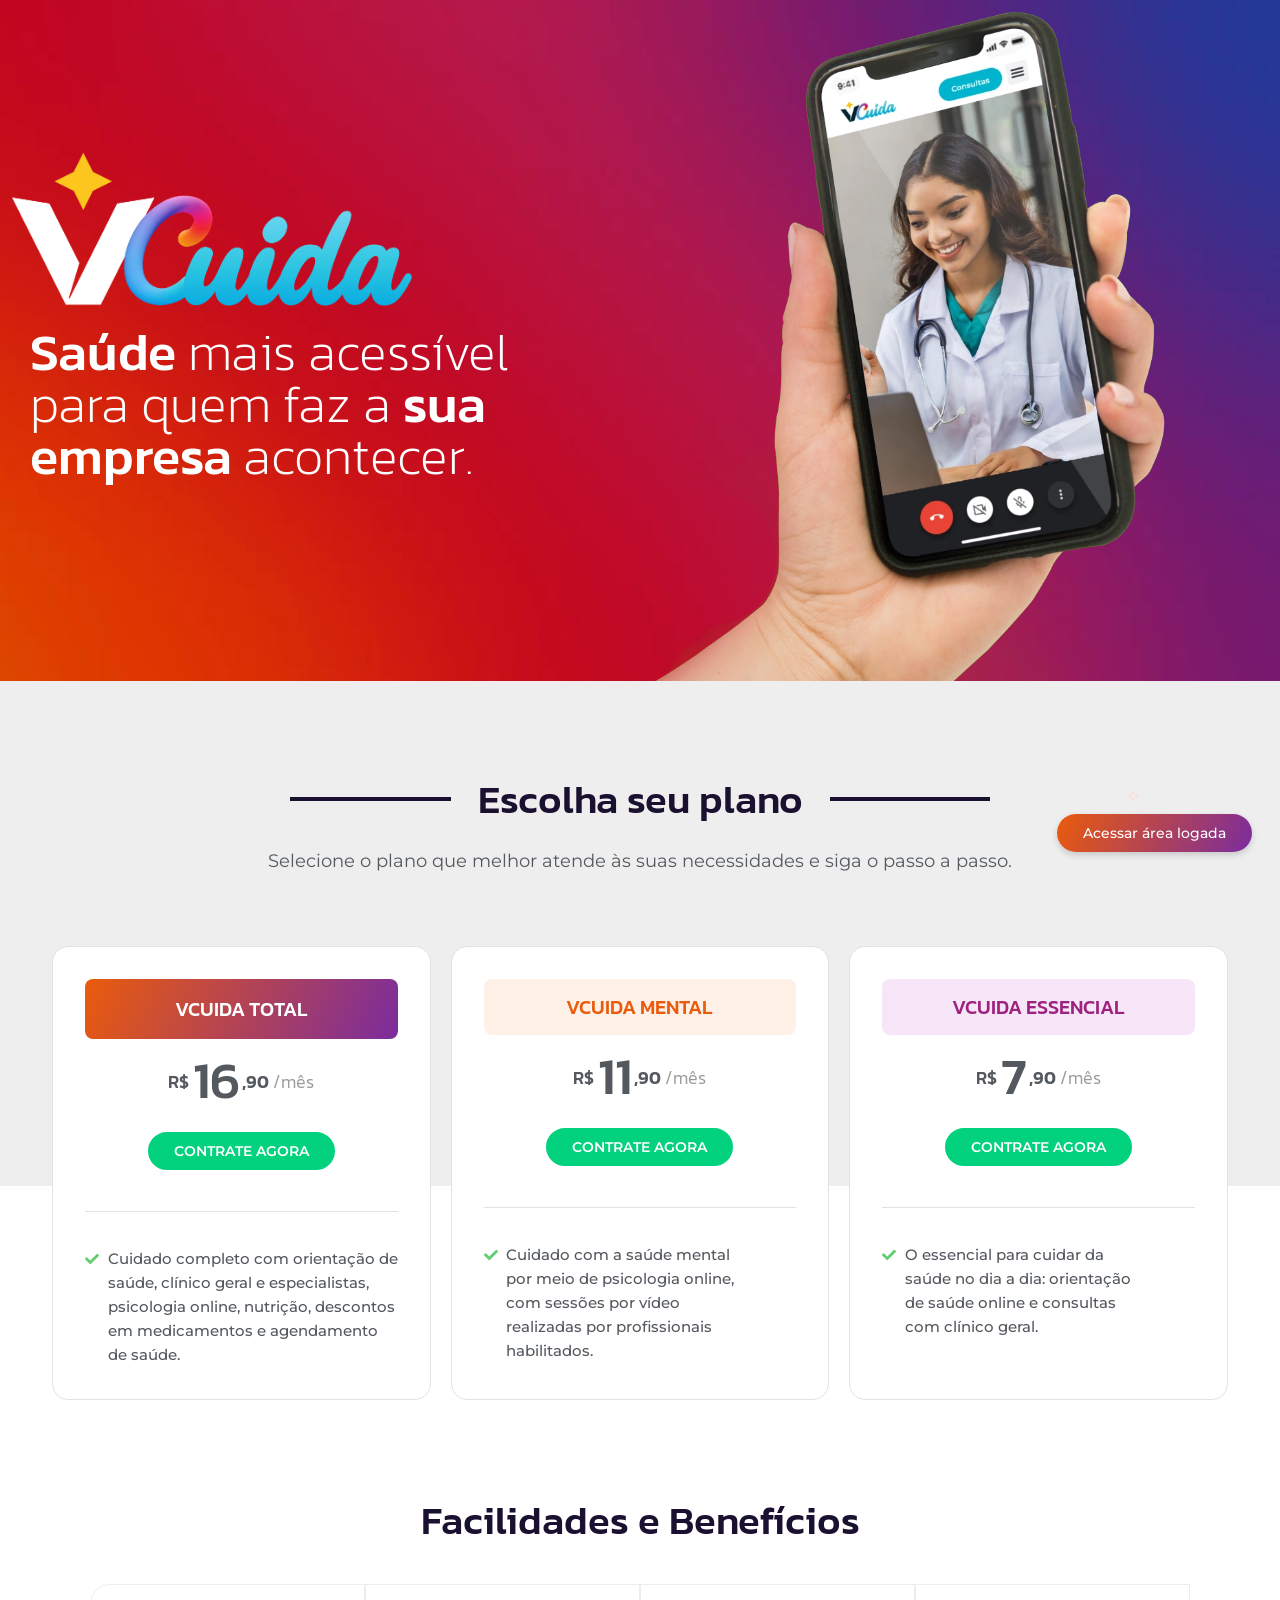
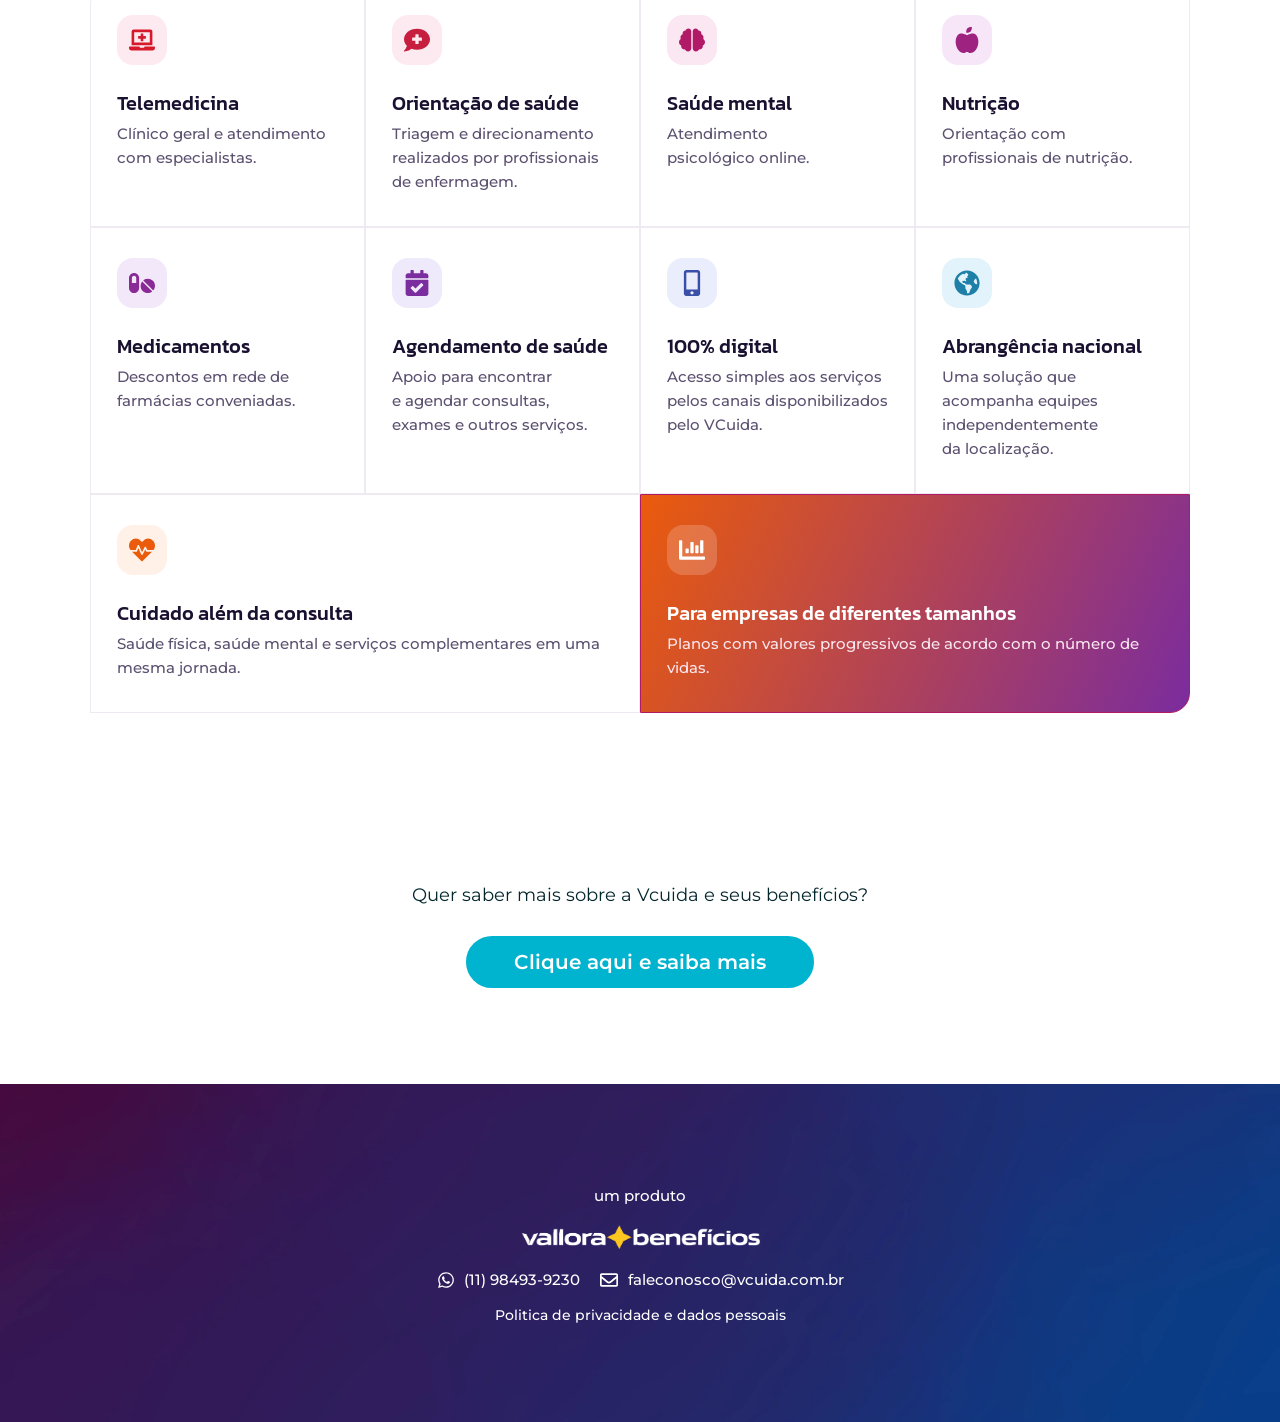
==== index.html @ 0a6003fb "VCuida: recriação pixel-perfect da home e versão com os ajustes do cliente - index.html: cópia fiel " ====
<!DOCTYPE html>
<html lang="pt-BR">
<head>
<meta charset="UTF-8">
<meta name="viewport" content="width=device-width, initial-scale=1">
<title>VCuida - O cuidado que você e a sua família merecem</title>
<meta name="description" content="Saúde mais acessível para quem faz a sua empresa acontecer. Telemedicina, saúde mental, nutrição e descontos em medicamentos a partir de R$ 7,90/mês.">
<link rel="canonical" href="https://vcuida.com.br/">

<meta property="og:locale" content="pt_BR">
<meta property="og:type" content="website">
<meta property="og:title" content="VCuida - O cuidado que você e a sua família merecem">
<meta property="og:description" content="Saúde mais acessível para quem faz a sua empresa acontecer.">
<meta property="og:url" content="https://vcuida.com.br/">
<meta property="og:site_name" content="VCuida">

<link rel="icon" href="assets/img/cropped-v-1-1-1-32x32.webp" sizes="32x32">
<link rel="apple-touch-icon" href="assets/img/cropped-v-1-1-1-180x180.webp">

<link rel="preload" as="image" href="assets/img/iPhone-Vcuida.webp" fetchpriority="high">
<link rel="stylesheet" href="assets/css/fonts.css">
<link rel="stylesheet" href="assets/css/base.css">
<link rel="stylesheet" href="assets/css/sections.css">
</head>
<body>

  <!-- 01 — Hero: logo, título e mockup do app sobre o fundo laranja -->
  <section class="hero" id="inicio">
    <div class="container hero__inner">
      <div class="hero__copy">
        <img class="hero__logo" src="assets/img/VCuida.webp" width="923" height="357" fetchpriority="high" decoding="async" alt="VCuida">
  
        <h1 class="hero__title"><span class="hero__title-em">Saúde</span> mais acessível para quem faz a <span class="hero__title-em"> sua empresa  </span> acontecer.</h1>
      </div>
  
      <!-- o <figure> existe porque o iPhone é mais largo que a coluna (margem
           negativa) e a imagem mede 80% dessa largura maior, não da coluna -->
      <div class="hero__media">
        <figure class="hero__mockup">
          <img src="assets/img/iPhone-Vcuida.webp" width="800" height="990" fetchpriority="high" decoding="async" alt="Aplicativo VCuida aberto na tela de um iPhone">
        </figure>
      </div>
    </div>
  </section>
  
  <!-- Botão flutuante: no Elementor ele mora dentro do hero, mas é position:fixed
       no canto inferior direito e acompanha o scroll da página inteira — ou seja,
       não pertence ao hero. Fica de propósito FORA da <section>. -->
  <a class="floating-cta" href="https://webapp.vcuida.com.br/" target="_blank">Acessar área logada</a>

  <!-- ============================================================
       02 · Planos — cabeçalho
       O padding-bottom de 240px é proposital: a seção dos cards
       sobe por cima dela com margin-top:-240px.
       ============================================================ -->
  <section class="plans-head" id="planos">
    <div class="container plans-head__inner">
  
      <!-- Divisor: as linhas à esquerda e à direita são os ::before/::after -->
      <div class="plans-head__divider">
        <h2 class="plans-head__title">Escolha seu plano</h2>
      </div>
  
      <p class="plans-head__subtitle">Selecione o plano que melhor atende às suas necessidades e siga o passo a passo.</p>
  
      <!-- Pontinhos decorativos (no original têm parallax por JS; aqui ficam fixos) -->
      <img class="plans-head__dot plans-head__dot--a" src="assets/img/Vector-32.png" width="19" height="19" alt="">
      <img class="plans-head__dot plans-head__dot--b" src="assets/img/Vector-32.png" width="19" height="19" alt="">
      <img class="plans-head__dot plans-head__dot--c" src="assets/img/Vector-32.png" width="19" height="19" alt="">
  
    </div>
  </section>

  <!-- Planos: os cards sobem sobre a faixa cinza da seção anterior (margin-top negativo) -->
  <section class="planos-cards" aria-label="Planos">
    <div class="planos-cards__grid">
  
      <article class="plano plano--total">
        <h3 class="plano__name">VCUIDA TOTAL</h3>
  
        <p class="plano__price">
          <span class="plano__currency">R$</span>
          <span class="plano__amount">16</span>
          <span class="plano__cents">,90</span>
          <span class="plano__period"> /mês</span>
        </p>
  
        <p class="plano__cta-wrap">
          <a class="plano__cta" href="https://wa.me/5548991364002?text=Oi.%20Gostaria%20de%20saber%20mais%20sobre%20o%20VCuida%20para%20empresa." target="_blank" rel="noopener">CONTRATE AGORA</a>
        </p>
  
        <hr class="plano__divider">
  
        <ul class="plano__features">
          <li class="plano__feature">
            <svg class="icon" viewBox="0 0 512 512" xmlns="http://www.w3.org/2000/svg" aria-hidden="true" focusable="false"><path d="M173.898 439.404l-166.4-166.4c-9.997-9.997-9.997-26.206 0-36.204l36.203-36.204c9.997-9.998 26.207-9.998 36.204 0L192 312.69 432.095 72.596c9.997-9.997 26.207-9.997 36.204 0l36.203 36.204c9.997 9.997 9.997 26.206 0 36.204l-294.4 294.401c-9.998 9.997-26.207 9.997-36.204-.001z"></path></svg>
            <span class="plano__feature-text">Cuidado completo com orientação de saúde, clínico geral e especialistas, psicologia online, nutrição, descontos em medicamentos e agendamento de saúde.</span>
          </li>
        </ul>
      </article>
  
      <article class="plano plano--mental">
        <h3 class="plano__name">VCUIDA MENTAL</h3>
  
        <p class="plano__price">
          <span class="plano__currency">R$</span>
          <span class="plano__amount">11</span>
          <span class="plano__cents">,90</span>
          <span class="plano__period"> /mês</span>
        </p>
  
        <p class="plano__cta-wrap">
          <a class="plano__cta" href="https://wa.me/5548991364002?text=Oi.%20Gostaria%20de%20saber%20mais%20sobre%20o%20VCuida%20para%20empresa." target="_blank" rel="noopener">CONTRATE AGORA</a>
        </p>
  
        <hr class="plano__divider">
  
        <ul class="plano__features">
          <li class="plano__feature">
            <svg class="icon" viewBox="0 0 512 512" xmlns="http://www.w3.org/2000/svg" aria-hidden="true" focusable="false"><path d="M173.898 439.404l-166.4-166.4c-9.997-9.997-9.997-26.206 0-36.204l36.203-36.204c9.997-9.998 26.207-9.998 36.204 0L192 312.69 432.095 72.596c9.997-9.997 26.207-9.997 36.204 0l36.203 36.204c9.997 9.997 9.997 26.206 0 36.204l-294.4 294.401c-9.998 9.997-26.207 9.997-36.204-.001z"></path></svg>
            <span class="plano__feature-text">Cuidado com a saúde mental por meio de psicologia online, com sessões por vídeo realizadas por profissionais habilitados.</span>
          </li>
        </ul>
      </article>
  
      <article class="plano plano--essencial">
        <h3 class="plano__name">VCUIDA ESSENCIAL</h3>
  
        <p class="plano__price">
          <span class="plano__currency">R$</span>
          <span class="plano__amount">7</span>
          <span class="plano__cents">,90</span>
          <span class="plano__period"> /mês</span>
        </p>
  
        <p class="plano__cta-wrap">
          <a class="plano__cta" href="https://wa.me/5548991364002?text=Oi.%20Gostaria%20de%20saber%20mais%20sobre%20o%20VCuida%20para%20empresa." target="_blank" rel="noopener">CONTRATE AGORA</a>
        </p>
  
        <hr class="plano__divider">
  
        <ul class="plano__features">
          <li class="plano__feature">
            <svg class="icon" viewBox="0 0 512 512" xmlns="http://www.w3.org/2000/svg" aria-hidden="true" focusable="false"><path d="M173.898 439.404l-166.4-166.4c-9.997-9.997-9.997-26.206 0-36.204l36.203-36.204c9.997-9.998 26.207-9.998 36.204 0L192 312.69 432.095 72.596c9.997-9.997 26.207-9.997 36.204 0l36.203 36.204c9.997 9.997 9.997 26.206 0 36.204l-294.4 294.401c-9.998 9.997-26.207 9.997-36.204-.001z"></path></svg>
            <span class="plano__feature-text">O essencial para cuidar da saúde no dia a dia: orientação de saúde online e consultas com clínico geral.</span>
          </li>
        </ul>
      </article>
  
    </div>
  </section>

  <!-- 04 — cabeçalho da seção "Facilidades e Benefícios" -->
  <section class="benefits-head">
    <div class="container benefits-head__inner">
      <h2 class="benefits-head__title">Facilidades e Benefícios</h2>
    </div>
  </section>

  <!-- 05 — grade de benefícios: 10 cards com borda fina formando uma tabela -->
  <section class="benefits-grid">
    <div class="container benefits-grid__inner">
      <ul class="benefits-grid__list">
        <li class="benefits-grid__item">
          <span class="benefits-grid__icon benefits-grid__icon--telemedicina">
            <svg class="icon" viewBox="0 0 640 512" xmlns="http://www.w3.org/2000/svg" aria-hidden="true" focusable="false"><path d="M232 224h56v56a8 8 0 0 0 8 8h48a8 8 0 0 0 8-8v-56h56a8 8 0 0 0 8-8v-48a8 8 0 0 0-8-8h-56v-56a8 8 0 0 0-8-8h-48a8 8 0 0 0-8 8v56h-56a8 8 0 0 0-8 8v48a8 8 0 0 0 8 8zM576 48a48.14 48.14 0 0 0-48-48H112a48.14 48.14 0 0 0-48 48v336h512zm-64 272H128V64h384zm112 96H381.54c-.74 19.81-14.71 32-32.74 32H288c-18.69 0-33-17.47-32.77-32H16a16 16 0 0 0-16 16v16a64.19 64.19 0 0 0 64 64h512a64.19 64.19 0 0 0 64-64v-16a16 16 0 0 0-16-16z"/></svg>
          </span>
          <div class="benefits-grid__text">
            <h3 class="benefits-grid__title">Telemedicina</h3>
            <p class="benefits-grid__desc">Clínico geral e atendimento com especialistas.</p>
          </div>
        </li>
        <li class="benefits-grid__item">
          <span class="benefits-grid__icon benefits-grid__icon--orientacao">
            <svg class="icon" viewBox="0 0 512 512" xmlns="http://www.w3.org/2000/svg" aria-hidden="true" focusable="false"><path d="M256 32C114.62 32 0 125.12 0 240c0 49.56 21.41 95 57 130.74C44.46 421.05 2.7 466 2.2 466.5A8 8 0 0 0 8 480c66.26 0 116-31.75 140.6-51.38A304.66 304.66 0 0 0 256 448c141.39 0 256-93.12 256-208S397.39 32 256 32zm96 232a8 8 0 0 1-8 8h-56v56a8 8 0 0 1-8 8h-48a8 8 0 0 1-8-8v-56h-56a8 8 0 0 1-8-8v-48a8 8 0 0 1 8-8h56v-56a8 8 0 0 1 8-8h48a8 8 0 0 1 8 8v56h56a8 8 0 0 1 8 8z"/></svg>
          </span>
          <div class="benefits-grid__text">
            <h3 class="benefits-grid__title">Orientação de saúde</h3>
            <p class="benefits-grid__desc">Triagem e direcionamento realizados por profissionais de enfermagem.</p>
          </div>
        </li>
        <li class="benefits-grid__item">
          <span class="benefits-grid__icon benefits-grid__icon--mental">
            <svg class="icon" viewBox="0 0 576 512" xmlns="http://www.w3.org/2000/svg" aria-hidden="true" focusable="false"><path d="M208 0c-29.9 0-54.7 20.5-61.8 48.2-.8 0-1.4-.2-2.2-.2-35.3 0-64 28.7-64 64 0 4.8.6 9.5 1.7 14C52.5 138 32 166.6 32 200c0 12.6 3.2 24.3 8.3 34.9C16.3 248.7 0 274.3 0 304c0 33.3 20.4 61.9 49.4 73.9-.9 4.6-1.4 9.3-1.4 14.1 0 39.8 32.2 72 72 72 4.1 0 8.1-.5 12-1.2 9.6 28.5 36.2 49.2 68 49.2 39.8 0 72-32.2 72-72V64c0-35.3-28.7-64-64-64zm368 304c0-29.7-16.3-55.3-40.3-69.1 5.2-10.6 8.3-22.3 8.3-34.9 0-33.4-20.5-62-49.7-74 1-4.5 1.7-9.2 1.7-14 0-35.3-28.7-64-64-64-.8 0-1.5.2-2.2.2C422.7 20.5 397.9 0 368 0c-35.3 0-64 28.6-64 64v376c0 39.8 32.2 72 72 72 31.8 0 58.4-20.7 68-49.2 3.9.7 7.9 1.2 12 1.2 39.8 0 72-32.2 72-72 0-4.8-.5-9.5-1.4-14.1 29-12 49.4-40.6 49.4-73.9z"/></svg>
          </span>
          <div class="benefits-grid__text">
            <h3 class="benefits-grid__title">Saúde mental</h3>
            <p class="benefits-grid__desc">Atendimento psicológico online.</p>
          </div>
        </li>
        <li class="benefits-grid__item">
          <span class="benefits-grid__icon benefits-grid__icon--nutricao">
            <svg class="icon" viewBox="0 0 448 512" xmlns="http://www.w3.org/2000/svg" aria-hidden="true" focusable="false"><path d="M350.85 129c25.97 4.67 47.27 18.67 63.92 42 14.65 20.67 24.64 46.67 29.96 78 4.67 28.67 4.32 57.33-1 86-7.99 47.33-23.97 87-47.94 119-28.64 38.67-64.59 58-107.87 58-10.66 0-22.3-3.33-34.96-10-8.66-5.33-18.31-8-28.97-8s-20.3 2.67-28.97 8c-12.66 6.67-24.3 10-34.96 10-43.28 0-79.23-19.33-107.87-58-23.97-32-39.95-71.67-47.94-119-5.32-28.67-5.67-57.33-1-86 5.32-31.33 15.31-57.33 29.96-78 16.65-23.33 37.95-37.33 63.92-42 15.98-2.67 37.95-.33 65.92 7 23.97 6.67 44.28 14.67 60.93 24 16.65-9.33 36.96-17.33 60.93-24 27.98-7.33 49.96-9.67 65.94-7zm-54.94-41c-9.32 8.67-21.65 15-36.96 19-10.66 3.33-22.3 5-34.96 5l-14.98-1c-1.33-9.33-1.33-20 0-32 2.67-24 10.32-42.33 22.97-55 9.32-8.67 21.65-15 36.96-19 10.66-3.33 22.3-5 34.96-5l14.98 1 1 15c0 12.67-1.67 24.33-4.99 35-3.99 15.33-10.31 27.67-18.98 37z"/></svg>
          </span>
          <div class="benefits-grid__text">
            <h3 class="benefits-grid__title">Nutrição</h3>
            <p class="benefits-grid__desc">Orientação com profissionais de nutrição.</p>
          </div>
        </li>
        <li class="benefits-grid__item">
          <span class="benefits-grid__icon benefits-grid__icon--medicamentos">
            <svg class="icon" viewBox="0 0 576 512" xmlns="http://www.w3.org/2000/svg" aria-hidden="true" focusable="false"><path d="M112 32C50.1 32 0 82.1 0 144v224c0 61.9 50.1 112 112 112s112-50.1 112-112V144c0-61.9-50.1-112-112-112zm48 224H64V144c0-26.5 21.5-48 48-48s48 21.5 48 48v112zm139.7-29.7c-3.5-3.5-9.4-3.1-12.3.8-45.3 62.5-40.4 150.1 15.9 206.4 56.3 56.3 143.9 61.2 206.4 15.9 4-2.9 4.3-8.8.8-12.3L299.7 226.3zm229.8-19c-56.3-56.3-143.9-61.2-206.4-15.9-4 2.9-4.3 8.8-.8 12.3l210.8 210.8c3.5 3.5 9.4 3.1 12.3-.8 45.3-62.6 40.5-150.1-15.9-206.4z"/></svg>
          </span>
          <div class="benefits-grid__text">
            <h3 class="benefits-grid__title">Medicamentos</h3>
            <p class="benefits-grid__desc">Descontos em rede de farmácias conveniadas.</p>
          </div>
        </li>
        <li class="benefits-grid__item">
          <span class="benefits-grid__icon benefits-grid__icon--agendamento">
            <svg class="icon" viewBox="0 0 448 512" xmlns="http://www.w3.org/2000/svg" aria-hidden="true" focusable="false"><path d="M436 160H12c-6.627 0-12-5.373-12-12v-36c0-26.51 21.49-48 48-48h48V12c0-6.627 5.373-12 12-12h40c6.627 0 12 5.373 12 12v52h128V12c0-6.627 5.373-12 12-12h40c6.627 0 12 5.373 12 12v52h48c26.51 0 48 21.49 48 48v36c0 6.627-5.373 12-12 12zM12 192h424c6.627 0 12 5.373 12 12v260c0 26.51-21.49 48-48 48H48c-26.51 0-48-21.49-48-48V204c0-6.627 5.373-12 12-12zm333.296 95.947l-28.169-28.398c-4.667-4.705-12.265-4.736-16.97-.068L194.12 364.665l-45.98-46.352c-4.667-4.705-12.266-4.736-16.971-.068l-28.397 28.17c-4.705 4.667-4.736 12.265-.068 16.97l82.601 83.269c4.667 4.705 12.265 4.736 16.97.068l142.953-141.805c4.705-4.667 4.736-12.265.068-16.97z"/></svg>
          </span>
          <div class="benefits-grid__text">
            <h3 class="benefits-grid__title">Agendamento de saúde</h3>
            <p class="benefits-grid__desc">Apoio para encontrar e agendar consultas, exames e outros serviços.</p>
          </div>
        </li>
        <li class="benefits-grid__item">
          <span class="benefits-grid__icon benefits-grid__icon--digital">
            <svg class="icon" viewBox="0 0 320 512" xmlns="http://www.w3.org/2000/svg" aria-hidden="true" focusable="false"><path d="M272 0H48C21.5 0 0 21.5 0 48v416c0 26.5 21.5 48 48 48h224c26.5 0 48-21.5 48-48V48c0-26.5-21.5-48-48-48zM160 480c-17.7 0-32-14.3-32-32s14.3-32 32-32 32 14.3 32 32-14.3 32-32 32zm112-108c0 6.6-5.4 12-12 12H60c-6.6 0-12-5.4-12-12V60c0-6.6 5.4-12 12-12h200c6.6 0 12 5.4 12 12v312z"/></svg>
          </span>
          <div class="benefits-grid__text">
            <h3 class="benefits-grid__title">100% digital</h3>
            <p class="benefits-grid__desc">Acesso simples aos serviços pelos canais disponibilizados pelo VCuida.</p>
          </div>
        </li>
        <li class="benefits-grid__item">
          <span class="benefits-grid__icon benefits-grid__icon--abrangencia">
            <svg class="icon" viewBox="0 0 496 512" xmlns="http://www.w3.org/2000/svg" aria-hidden="true" focusable="false"><path d="M248 8C111.03 8 0 119.03 0 256s111.03 248 248 248 248-111.03 248-248S384.97 8 248 8zm82.29 357.6c-3.9 3.88-7.99 7.95-11.31 11.28-2.99 3-5.1 6.7-6.17 10.71-1.51 5.66-2.73 11.38-4.77 16.87l-17.39 46.85c-13.76 3-28 4.69-42.65 4.69v-27.38c1.69-12.62-7.64-36.26-22.63-51.25-6-6-9.37-14.14-9.37-22.63v-32.01c0-11.64-6.27-22.34-16.46-27.97-14.37-7.95-34.81-19.06-48.81-26.11-11.48-5.78-22.1-13.14-31.65-21.75l-.8-.72a114.792 114.792 0 0 1-18.06-20.74c-9.38-13.77-24.66-36.42-34.59-51.14 20.47-45.5 57.36-82.04 103.2-101.89l24.01 12.01C203.48 89.74 216 82.01 216 70.11v-11.3c7.99-1.29 16.12-2.11 24.39-2.42l28.3 28.3c6.25 6.25 6.25 16.38 0 22.63L264 112l-10.34 10.34c-3.12 3.12-3.12 8.19 0 11.31l4.69 4.69c3.12 3.12 3.12 8.19 0 11.31l-8 8a8.008 8.008 0 0 1-5.66 2.34h-8.99c-2.08 0-4.08.81-5.58 2.27l-9.92 9.65a8.008 8.008 0 0 0-1.58 9.31l15.59 31.19c2.66 5.32-1.21 11.58-7.15 11.58h-5.64c-1.93 0-3.79-.7-5.24-1.96l-9.28-8.06a16.017 16.017 0 0 0-15.55-3.1l-31.17 10.39a11.95 11.95 0 0 0-8.17 11.34c0 4.53 2.56 8.66 6.61 10.69l11.08 5.54c9.41 4.71 19.79 7.16 30.31 7.16s22.59 27.29 32 32h66.75c8.49 0 16.62 3.37 22.63 9.37l13.69 13.69a30.503 30.503 0 0 1 8.93 21.57 46.536 46.536 0 0 1-13.72 32.98zM417 274.25c-5.79-1.45-10.84-5-14.15-9.97l-17.98-26.97a23.97 23.97 0 0 1 0-26.62l19.59-29.38c2.32-3.47 5.5-6.29 9.24-8.15l12.98-6.49C440.2 193.59 448 223.87 448 256c0 8.67-.74 17.16-1.82 25.54L417 274.25z"/></svg>
          </span>
          <div class="benefits-grid__text">
            <h3 class="benefits-grid__title">Abrangência nacional</h3>
            <p class="benefits-grid__desc">Uma solução que acompanha equipes independentemente da localização.</p>
          </div>
        </li>
        <li class="benefits-grid__item benefits-grid__item--wide">
          <span class="benefits-grid__icon benefits-grid__icon--cuidado">
            <svg class="icon" viewBox="0 0 512 512" xmlns="http://www.w3.org/2000/svg" aria-hidden="true" focusable="false"><path d="M320.2 243.8l-49.7 99.4c-6 12.1-23.4 11.7-28.9-.6l-56.9-126.3-30 71.7H60.6l182.5 186.5c7.1 7.3 18.6 7.3 25.7 0L451.4 288H342.3l-22.1-44.2zM473.7 73.9l-2.4-2.5c-51.5-52.6-135.8-52.6-187.4 0L256 100l-27.9-28.5c-51.5-52.7-135.9-52.7-187.4 0l-2.4 2.4C-10.4 123.7-12.5 203 31 256h102.4l35.9-86.2c5.4-12.9 23.6-13.2 29.4-.4l58.2 129.3 49-97.9c5.9-11.8 22.7-11.8 28.6 0l27.6 55.2H481c43.5-53 41.4-132.3-7.3-182.1z"/></svg>
          </span>
          <div class="benefits-grid__text">
            <h3 class="benefits-grid__title">Cuidado além da consulta</h3>
            <p class="benefits-grid__desc">Saúde física, saúde mental e serviços complementares em uma mesma jornada.</p>
          </div>
        </li>
        <li class="benefits-grid__item benefits-grid__item--wide benefits-grid__item--featured">
          <span class="benefits-grid__icon benefits-grid__icon--empresas">
            <svg class="icon" viewBox="0 0 512 512" xmlns="http://www.w3.org/2000/svg" aria-hidden="true" focusable="false"><path d="M332.8 320h38.4c6.4 0 12.8-6.4 12.8-12.8V172.8c0-6.4-6.4-12.8-12.8-12.8h-38.4c-6.4 0-12.8 6.4-12.8 12.8v134.4c0 6.4 6.4 12.8 12.8 12.8zm96 0h38.4c6.4 0 12.8-6.4 12.8-12.8V76.8c0-6.4-6.4-12.8-12.8-12.8h-38.4c-6.4 0-12.8 6.4-12.8 12.8v230.4c0 6.4 6.4 12.8 12.8 12.8zm-288 0h38.4c6.4 0 12.8-6.4 12.8-12.8v-70.4c0-6.4-6.4-12.8-12.8-12.8h-38.4c-6.4 0-12.8 6.4-12.8 12.8v70.4c0 6.4 6.4 12.8 12.8 12.8zm96 0h38.4c6.4 0 12.8-6.4 12.8-12.8V108.8c0-6.4-6.4-12.8-12.8-12.8h-38.4c-6.4 0-12.8 6.4-12.8 12.8v198.4c0 6.4 6.4 12.8 12.8 12.8zM496 384H64V80c0-8.84-7.16-16-16-16H16C7.16 64 0 71.16 0 80v336c0 17.67 14.33 32 32 32h464c8.84 0 16-7.16 16-16v-32c0-8.84-7.16-16-16-16z"/></svg>
          </span>
          <div class="benefits-grid__text">
            <h3 class="benefits-grid__title">Para empresas de diferentes tamanhos</h3>
            <p class="benefits-grid__desc">Planos com valores progressivos de acordo com o número de vidas.</p>
          </div>
        </li>
      </ul>
    </div>
  </section>

  <!-- 06 — CTA: pergunta + botao para /saibamais/ -->
  <section class="cta">
    <div class="container cta__inner">
      <p class="cta__lead">Quer saber mais sobre a Vcuida e seus benefícios?</p>
  
      <a class="cta__button" href="https://vcuida.com.br/saibamais/">Clique aqui e saiba mais</a>
    </div>
  </section>

  <!-- 07 — rodapé: "um produto" + logo Vallora + contatos + política de privacidade -->
  <footer class="footer">
    <div class="container footer__inner">
  
      <p class="footer__kicker">um produto</p>
  
      <img
        class="footer__logo"
        src="assets/img/Logo-Vallora.webp"
        width="615"
        height="73"
        alt="Vallora"
        loading="lazy"
        decoding="async"
      />
  
      <ul class="footer__contact">
        <li class="footer__contact-item">
          <a class="footer__contact-link" href="https://wa.me/5548991364002?text=Oi.%20Gostaria%20de%20saber%20mais%20sobre%20o%20VCuida%20para%20empresa." target="_blank">
            <svg class="footer__icon" viewBox="0 0 448 512" xmlns="http://www.w3.org/2000/svg" aria-hidden="true" focusable="false"><path d="M380.9 97.1C339 55.1 283.2 32 223.9 32c-122.4 0-222 99.6-222 222 0 39.1 10.2 77.3 29.6 111L0 480l117.7-30.9c32.4 17.7 68.9 27 106.1 27h.1c122.3 0 224.1-99.6 224.1-222 0-59.3-25.2-115-67.1-157zm-157 341.6c-33.2 0-65.7-8.9-94-25.7l-6.7-4-69.8 18.3L72 359.2l-4.4-7c-18.5-29.4-28.2-63.3-28.2-98.2 0-101.7 82.8-184.5 184.6-184.5 49.3 0 95.6 19.2 130.4 54.1 34.8 34.9 56.2 81.2 56.1 130.5 0 101.8-84.9 184.6-186.6 184.6zm101.2-138.2c-5.5-2.8-32.8-16.2-37.9-18-5.1-1.9-8.8-2.8-12.5 2.8-3.7 5.6-14.3 18-17.6 21.8-3.2 3.7-6.5 4.2-12 1.4-32.6-16.3-54-29.1-75.5-66-5.7-9.8 5.7-9.1 16.3-30.3 1.8-3.7.9-6.9-.5-9.7-1.4-2.8-12.5-30.1-17.1-41.2-4.5-10.8-9.1-9.3-12.5-9.5-3.2-.2-6.9-.2-10.6-.2-3.7 0-9.7 1.4-14.8 6.9-5.1 5.6-19.4 19-19.4 46.3 0 27.3 19.9 53.7 22.6 57.4 2.8 3.7 39.1 59.7 94.8 83.8 35.2 15.2 49 16.5 66.6 13.9 10.7-1.6 32.8-13.4 37.4-26.4 4.6-13 4.6-24.1 3.2-26.4-1.3-2.5-5-3.9-10.5-6.6z"></path></svg>
            <span class="footer__contact-label">(11) 98493-9230</span>
          </a>
        </li>
        <li class="footer__contact-item">
          <a class="footer__contact-link" href="mailto:faleconosco@vcuida.com.br" target="_blank">
            <svg class="footer__icon" viewBox="0 0 512 512" xmlns="http://www.w3.org/2000/svg" aria-hidden="true" focusable="false"><path d="M464 64H48C21.49 64 0 85.49 0 112v288c0 26.51 21.49 48 48 48h416c26.51 0 48-21.49 48-48V112c0-26.51-21.49-48-48-48zm0 48v40.805c-22.422 18.259-58.168 46.651-134.587 106.49-16.841 13.247-50.201 45.072-73.413 44.701-23.208.375-56.579-31.459-73.413-44.701C106.18 199.465 70.425 171.067 48 152.805V112h416zM48 400V214.398c22.914 18.251 55.409 43.862 104.938 82.646 21.857 17.205 60.134 55.186 103.062 54.955 42.717.231 80.509-37.199 103.053-54.947 49.528-38.783 82.032-64.401 104.947-82.653V400H48z"></path></svg>
            <span class="footer__contact-label">faleconosco@vcuida.com.br</span>
          </a>
        </li>
      </ul>
  
      <p class="footer__legal">
        <a href="https://vcuida.com.br/politica-de-privacidade-e-protecao-de-dados-pessoais/">Politica de privacidade e dados pessoais</a>
      </p>
  
    </div>
  </footer>

</body>
</html>
---- assets/css/fonts.css ----
/* ==========================================================================
   VCuida — fontes
   Kanit: subsets latin + latin-ext (mesmos arquivos servidos pelo site atual)
   Montserrat: "Montserrat Custom" do site original, subsetado p/ latin+latin-ext
   ========================================================================== */

/* latin-ext */
@font-face {
  font-family: 'Kanit';
  font-style: normal;
  font-weight: 200;
  font-display: swap;
  src: url(../fonts/kanit-nkku-go6g5txcr5aohwpvaf5nq.woff2) format('woff2');
  unicode-range: U+0100-02BA, U+02BD-02C5, U+02C7-02CC, U+02CE-02D7, U+02DD-02FF, U+0304, U+0308, U+0329, U+1D00-1DBF, U+1E00-1E9F, U+1EF2-1EFF, U+2020, U+20A0-20AB, U+20AD-20C0, U+2113, U+2C60-2C7F, U+A720-A7FF;
}
/* latin */
@font-face {
  font-family: 'Kanit';
  font-style: normal;
  font-weight: 200;
  font-display: swap;
  src: url(../fonts/kanit-nkku-go6g5txcr5aohwnvae.woff2) format('woff2');
  unicode-range: U+0000-00FF, U+0131, U+0152-0153, U+02BB-02BC, U+02C6, U+02DA, U+02DC, U+0304, U+0308, U+0329, U+2000-206F, U+20AC, U+2122, U+2191, U+2193, U+2212, U+2215, U+FEFF, U+FFFD;
}
/* latin-ext */
@font-face {
  font-family: 'Kanit';
  font-style: normal;
  font-weight: 300;
  font-display: swap;
  src: url(../fonts/kanit-nkku-go6g5txcr4-orwpvaf5nq.woff2) format('woff2');
  unicode-range: U+0100-02BA, U+02BD-02C5, U+02C7-02CC, U+02CE-02D7, U+02DD-02FF, U+0304, U+0308, U+0329, U+1D00-1DBF, U+1E00-1E9F, U+1EF2-1EFF, U+2020, U+20A0-20AB, U+20AD-20C0, U+2113, U+2C60-2C7F, U+A720-A7FF;
}
/* latin */
@font-face {
  font-family: 'Kanit';
  font-style: normal;
  font-weight: 300;
  font-display: swap;
  src: url(../fonts/kanit-nkku-go6g5txcr4-orwnvae.woff2) format('woff2');
  unicode-range: U+0000-00FF, U+0131, U+0152-0153, U+02BB-02BC, U+02C6, U+02DA, U+02DC, U+0304, U+0308, U+0329, U+2000-206F, U+20AC, U+2122, U+2191, U+2193, U+2212, U+2215, U+FEFF, U+FFFD;
}
/* latin-ext */
@font-face {
  font-family: 'Kanit';
  font-style: normal;
  font-weight: 400;
  font-display: swap;
  src: url(../fonts/kanit-nkkz-go6g5txcrabgwcyda.woff2) format('woff2');
  unicode-range: U+0100-02BA, U+02BD-02C5, U+02C7-02CC, U+02CE-02D7, U+02DD-02FF, U+0304, U+0308, U+0329, U+1D00-1DBF, U+1E00-1E9F, U+1EF2-1EFF, U+2020, U+20A0-20AB, U+20AD-20C0, U+2113, U+2C60-2C7F, U+A720-A7FF;
}
/* latin */
@font-face {
  font-family: 'Kanit';
  font-style: normal;
  font-weight: 400;
  font-display: swap;
  src: url(../fonts/kanit-nkkz-go6g5txcravgwa.woff2) format('woff2');
  unicode-range: U+0000-00FF, U+0131, U+0152-0153, U+02BB-02BC, U+02C6, U+02DA, U+02DC, U+0304, U+0308, U+0329, U+2000-206F, U+20AC, U+2122, U+2191, U+2193, U+2212, U+2215, U+FEFF, U+FFFD;
}
/* latin-ext */
@font-face {
  font-family: 'Kanit';
  font-style: normal;
  font-weight: 500;
  font-display: swap;
  src: url(../fonts/kanit-nkku-go6g5txcr5mobwpvaf5nq.woff2) format('woff2');
  unicode-range: U+0100-02BA, U+02BD-02C5, U+02C7-02CC, U+02CE-02D7, U+02DD-02FF, U+0304, U+0308, U+0329, U+1D00-1DBF, U+1E00-1E9F, U+1EF2-1EFF, U+2020, U+20A0-20AB, U+20AD-20C0, U+2113, U+2C60-2C7F, U+A720-A7FF;
}
/* latin */
@font-face {
  font-family: 'Kanit';
  font-style: normal;
  font-weight: 500;
  font-display: swap;
  src: url(../fonts/kanit-nkku-go6g5txcr5mobwnvae.woff2) format('woff2');
  unicode-range: U+0000-00FF, U+0131, U+0152-0153, U+02BB-02BC, U+02C6, U+02DA, U+02DC, U+0304, U+0308, U+0329, U+2000-206F, U+20AC, U+2122, U+2191, U+2193, U+2212, U+2215, U+FEFF, U+FFFD;
}
/* latin-ext */
@font-face {
  font-family: 'Kanit';
  font-style: normal;
  font-weight: 600;
  font-display: swap;
  src: url(../fonts/kanit-nkku-go6g5txcr5kpxwpvaf5nq.woff2) format('woff2');
  unicode-range: U+0100-02BA, U+02BD-02C5, U+02C7-02CC, U+02CE-02D7, U+02DD-02FF, U+0304, U+0308, U+0329, U+1D00-1DBF, U+1E00-1E9F, U+1EF2-1EFF, U+2020, U+20A0-20AB, U+20AD-20C0, U+2113, U+2C60-2C7F, U+A720-A7FF;
}
/* latin */
@font-face {
  font-family: 'Kanit';
  font-style: normal;
  font-weight: 600;
  font-display: swap;
  src: url(../fonts/kanit-nkku-go6g5txcr5kpxwnvae.woff2) format('woff2');
  unicode-range: U+0000-00FF, U+0131, U+0152-0153, U+02BB-02BC, U+02C6, U+02DA, U+02DC, U+0304, U+0308, U+0329, U+2000-206F, U+20AC, U+2122, U+2191, U+2193, U+2212, U+2215, U+FEFF, U+FFFD;
}
/* latin-ext */
@font-face {
  font-family: 'Kanit';
  font-style: normal;
  font-weight: 700;
  font-display: swap;
  src: url(../fonts/kanit-nkku-go6g5txcr4uphwpvaf5nq.woff2) format('woff2');
  unicode-range: U+0100-02BA, U+02BD-02C5, U+02C7-02CC, U+02CE-02D7, U+02DD-02FF, U+0304, U+0308, U+0329, U+1D00-1DBF, U+1E00-1E9F, U+1EF2-1EFF, U+2020, U+20A0-20AB, U+20AD-20C0, U+2113, U+2C60-2C7F, U+A720-A7FF;
}
/* latin */
@font-face {
  font-family: 'Kanit';
  font-style: normal;
  font-weight: 700;
  font-display: swap;
  src: url(../fonts/kanit-nkku-go6g5txcr4uphwnvae.woff2) format('woff2');
  unicode-range: U+0000-00FF, U+0131, U+0152-0153, U+02BB-02BC, U+02C6, U+02DA, U+02DC, U+0304, U+0308, U+0329, U+2000-206F, U+20AC, U+2122, U+2191, U+2193, U+2212, U+2215, U+FEFF, U+FFFD;
}
/* Montserrat (era "Montserrat Custom" no Elementor) */
@font-face {
  font-family: 'Montserrat';
  font-style: normal;
  font-weight: 400;
  font-display: swap;
  src: url(../fonts/montserrat-400.woff2) format('woff2');
}
@font-face {
  font-family: 'Montserrat';
  font-style: normal;
  font-weight: 500;
  font-display: swap;
  src: url(../fonts/montserrat-500.woff2) format('woff2');
}
@font-face {
  font-family: 'Montserrat';
  font-style: normal;
  font-weight: 600;
  font-display: swap;
  src: url(../fonts/montserrat-600.woff2) format('woff2');
}
@font-face {
  font-family: 'Montserrat';
  font-style: normal;
  font-weight: 700;
  font-display: swap;
  src: url(../fonts/montserrat-700.woff2) format('woff2');
}
---- assets/css/base.css ----
/* ==========================================================================
   VCuida — base: reset, tokens e primitivas de layout
   Valores extraídos do CSS gerado pelo Elementor (fonte da verdade).
   ========================================================================== */

:root {
  /* ---- Tipografia ---- */
  --ff-display: "Kanit", system-ui, sans-serif;   /* títulos               */
  --ff-body:    "Montserrat", system-ui, sans-serif; /* textos e botões    */

  /* ---- Cores de marca ---- */
  --c-white:        #FFFFFF;
  --c-ink:          #1A1030;  /* azul-marinho dos títulos                  */
  --c-ink-soft:     #5C5170;  /* corpo de texto dentro dos cards           */
  --c-gray-600:     #54595F;  /* preço, textos secundários                 */
  --c-gray-500:     #9A9A9A;
  --c-line:         #E2E2E2;
  --c-surface:      #EEEEEE;  /* fundo da seção de planos                  */
  --c-hero-orange:  #EE6600;
  --c-cyan:         #50C7DA;
  --c-green:        #61CE70;
  --c-green-dark:   #02D17D;
  --c-footer-navy:  #03262D;

  /* ---- Gradientes ---- */
  --g-brand:       linear-gradient(115deg, #EA5B0C 0%, #7B2C9E 100%);
  --g-brand-hover: linear-gradient(115deg, #CE510C 0%, #611C80 100%);

  /* ---- Layout ---- */
  --container: 1240px;
  --gutter: 10px;
}

/* ---- Reset enxuto ------------------------------------------------------ */
*, *::before, *::after { box-sizing: border-box; }

html { -webkit-text-size-adjust: 100%; }

html, body { overflow-x: hidden; }

body {
  margin: 0;
  font-family: var(--ff-body);
  font-size: 16px;
  line-height: 1.6;
  color: var(--c-gray-600);
  background: var(--c-white);
  -webkit-font-smoothing: antialiased;
  -moz-osx-font-smoothing: grayscale;
}

h1, h2, h3, h4, h5, h6, p, figure, blockquote { margin: 0; }

img, svg { display: block; max-width: 100%; }
img { height: auto; border: 0; }

a { color: inherit; text-decoration: none; }

button { font: inherit; }

ul, ol { margin: 0; padding: 0; list-style: none; }

/* ---- Container --------------------------------------------------------- */
.container {
  width: 100%;
  max-width: var(--container);
  margin-inline: auto;
  position: relative;
}

@media (max-width: 1024px) { :root { --container: 1024px; } }
@media (max-width: 767px)  { :root { --container: 767px;  } }

/* ---- Utilitários -------------------------------------------------------- */
.sr-only {
  position: absolute;
  width: 1px; height: 1px;
  padding: 0; margin: -1px;
  overflow: hidden;
  clip: rect(0 0 0 0);
  white-space: nowrap;
  border: 0;
}
---- assets/css/sections.css ----
/* ===== 01-hero ===== */
/* ==========================================================================
   01 — Hero: logo, título e mockup sobre o fundo laranja
   Valores extraídos de spec2/01-hero.css (fonte da verdade).
   ========================================================================== */

.hero {
  position: relative;   /* base do z-index:100 aplicado <=767 */
  background-color: var(--c-hero-orange);
  /* caminho relativo AO ARQUIVO CSS (build/), igual ao fonts.css com ../fonts/ */
  background-image: url("../img/Novo-Projeto-27.webp");
  background-position: center right;
  background-size: cover;
}

.hero__inner {
  display: flex;
}

/* ---- Coluna do texto ---------------------------------------------------- */
.hero__copy {
  width: 53.333%;
  /* 10px laterais = gap padrão de coluna do Elementor */
  padding: 120px 10px;
  display: flex;
  flex-direction: column;
  justify-content: center;   /* align-content:center da coluna original */
}

/* -47px sobe o logo e -18px o puxa para fora da coluna, encostando no limite
   do container; 20px embaixo é o espaçamento padrão entre widgets */
.hero__logo {
  width: 400px;
  margin: -47px 0 20px -18px;
}

.hero__title {
  /* o spec traz width:577px e max-width:577px; o max-width:100% ocupa o lugar
     do flex-shrink do Elementor, que encolhia o título em telas menores */
  width: 577px;
  max-width: 100%;
  font-family: var(--ff-display);
  font-size: 52px;
  font-weight: 200;
  line-height: 1em;
  color: var(--c-white);
}

.hero__title-em {
  font-weight: 500;
}

/* ---- Coluna do mockup --------------------------------------------------- */
.hero__media {
  width: 46.276%;
  display: flex;
  flex-direction: column;
}

/* -120px: o iPhone invade a coluna de texto; 6px o afasta da borda direita */
.hero__mockup {
  margin: 0 6px 0 -120px;
}

.hero__mockup img {
  width: 80%;
  /* o widget de imagem do Elementor é text-align:center por padrão: o mockup
     fica centralizado dentro da caixa deslocada, não encostado à esquerda */
  margin-inline: auto;
}

/* ==========================================================================
   Botão flutuante — position:fixed no original, não faz parte do hero
   ========================================================================== */
.floating-cta {
  position: fixed;
  right: 28px;
  bottom: 28px;
  /* o widget do botão também recebe o 'widgets space' de 20px do Elementor
     (não é o último widget da coluna); num elemento fixo esse margin-bottom
     soma ao bottom, então o afastamento real da base da tela é 28+20 = 48px */
  margin-bottom: 20px;
  z-index: 99999;
  padding: 12px 26px;
  border-radius: 100px;
  background-color: transparent;
  background-image: var(--g-brand);
  box-shadow: 0 3px 6px 0 rgba(0, 0, 0, 0.16);
  font-family: var(--ff-body);
  font-size: 14px;
  font-weight: 500;
  line-height: 1;   /* a altura (38px) vem do padding, não da entrelinha */
  color: var(--c-white);
  transition: background-image .5s;
}

.floating-cta:hover,
.floating-cta:focus {
  background-image: var(--g-brand-hover);
  color: var(--c-white);
}

/* ==========================================================================
   Breakpoints
   ========================================================================== */

/* <=1024 e <=767 o spec repete font-size:14px no botão: idêntico ao desktop */
@media (max-width: 1024px) {
  .hero {
    padding: 0 40px;
  }

  .hero__logo {
    width: 300px;
  }

  /* mockup encostado no rodapé da seção (align-content:flex-end da coluna) */
  .hero__media {
    justify-content: flex-end;
  }
}

@media (max-width: 767px) {
  .hero {
    padding: 0;
    z-index: 100;   /* hero acima da seção seguinte: o iPhone sangra para fora */
    background-position: bottom center;
  }

  .hero__inner {
    flex-direction: column;
  }

  .hero__copy {
    width: 100%;
    padding: 60px 28px 0 28px;
  }

  /* margin auto = o text-align:center do original */
  .hero__logo {
    width: 180px;
    margin: -22px auto 20px;
  }

  .hero__title {
    width: 100%;
    max-width: 100%;
    padding-bottom: 20px;
    font-size: 7.1vw;
    text-align: center;
  }

  .hero__media {
    width: 100%;
  }

  .hero__mockup {
    margin: 0 2% 0 -18%;
  }

  /* <=767 o spec repete width:80% na imagem: idêntico ao desktop */

  .floating-cta {
    right: 16px;
    bottom: 16px;
  }
}

/* ===== 02-planos-header ===== */
/* ==========================================================================
   02 · Planos — cabeçalho ("Escolha seu plano")
   ========================================================================== */

.plans-head {
  position: relative;               /* base do z-index e dos pontinhos */
  z-index: 100;                     /* cards (z-index:101) passam por cima */
  padding: 80px 0 240px;            /* 240px = altura que os cards invadem */
  background-color: var(--c-surface);
}

/* Padding de 10px que a coluna do original aplica em volta do conteúdo.
   Também é a caixa de referência dos pontinhos absolutos. */
.plans-head__inner {
  position: relative;
  padding: 10px;
}

/* ---- Divisor: linha — título — linha ------------------------------------ */
.plans-head__divider {
  display: flex;
  align-items: center;
  width: 700px;
  margin: 0 auto 20px;              /* 20px = espaço até o subtítulo */
  padding-block: 2px;
  text-align: center;
}

.plans-head__divider::before,
.plans-head__divider::after {
  content: "";
  display: block;
  flex-grow: 1;
  border-top: 4px solid var(--c-ink);
}

.plans-head__title {
  flex-shrink: 0;
  max-width: 95%;                   /* garante que as linhas nunca zerem */
  margin: 0 27px;                   /* respiro entre título e linhas */
  font-family: var(--ff-display);
  font-size: 40px;
  font-weight: 500;
  line-height: 1.3em;
  color: var(--c-ink);
}

/* ---- Subtítulo ---------------------------------------------------------- */
.plans-head__subtitle {
  /* 40px do bloco + 20px de espaço entre blocos. É padding (e não margin)
     para não colapsar no mobile, onde o container perde o padding vertical. */
  padding-bottom: 60px;
  font-family: var(--ff-body);
  font-size: 18px;
  font-weight: 400;
  line-height: 1.6em;
  color: var(--c-gray-600);
  text-align: center;
}

/* ---- Pontinhos decorativos ---------------------------------------------
   No original cada imagem mora numa caixa de 35px/30px posicionada em
   (left, top) e fica centrada dentro dela; aqui a imagem é posicionada
   direto, com a centragem já embutida nos valores.
   Caixas originais: a = 35px em 1095px/21px · b = 30px em -112px/177px ·
   c = 30px em 1314px/209px. Os valores negativos/acima de 1240px são de
   propósito: os pontos ficam fora do container, e em telas estreitas o
   overflow-x:hidden do body os esconde.
   ------------------------------------------------------------------------ */
.plans-head__dot {
  position: absolute;
  filter: invert(1);                /* o PNG é escuro; invertido fica claro */
}

.plans-head__dot--a { top: 28.8px;  left: 1106.5px; width: 12px; }
.plans-head__dot--b { top: 181.3px; left: -106.5px; width: 19px; }
.plans-head__dot--c { top: 213.3px; left: 1319.5px; width: 19px; }

/* ==========================================================================
   Responsivo
   ========================================================================== */

@media (max-width: 767px) {
  .plans-head {
    z-index: 1;
    padding: 60px 0 210px;
  }

  .plans-head__inner { padding: 0 28px; }

  .plans-head__divider { width: 264px; }

  /* Tipografia global do tema cai no mobile (Kanit 40→20, Montserrat 18→15) */
  .plans-head__title { font-size: 20px; }

  .plans-head__subtitle { font-size: 15px; }
}

/* ===== 03-planos-cards ===== */
/* ==========================================================================
   VCuida — 03 · Planos (cards)
   Valores literais vindos do CSS do Elementor dessa seção.
   ========================================================================== */

/* O margin-top negativo puxa os cards para cima da faixa cinza da seção
   anterior; z-index (com position:relative) mantém os cards por cima dela. */
.planos-cards {
  position: relative;
  z-index: 101;
  margin-top: -240px;
  margin-bottom: 0;
  padding: 0;
}

/* 1196px = largura do container original. O gap de 20px e o padding lateral
   de 10px reproduzem a margem de 10px que cada coluna tinha no Elementor. */
.planos-cards__grid {
  display: grid;
  grid-template-columns: repeat(3, 1fr);
  align-items: stretch;          /* os três cards ficam da mesma altura */
  gap: 20px;
  width: 100%;
  max-width: 1196px;
  margin-inline: auto;
  padding-inline: 10px;
}

/* ---- Card --------------------------------------------------------------- */

.plano {
  display: flex;
  flex-direction: column;
  padding: 32px;
  background-color: var(--c-white);
  border: 1px solid var(--c-line);
  border-radius: 16px;
  /* o lift é 500ms linear (CSS custom do site); a sombra usa os 0.3s do tema */
  transition: transform 500ms linear, box-shadow 0.3s;
}

.plano:hover {
  transform: translateY(-30px);
  box-shadow: 0 0 20px 0 rgba(0, 0, 0, 0.13);
}

/* ---- Cabeçalho colorido ------------------------------------------------- */

.plano__name {
  margin-bottom: 20px;
  padding: 18px 24px;
  border-radius: 8px;
  text-align: center;
  font-family: var(--ff-display);
  font-size: 20px;
  font-weight: 500;
  line-height: 1em;
}

.plano--total .plano__name {
  background-color: transparent;
  background-image: var(--g-brand);
  color: var(--c-white);
  line-height: 1.2em;
}

.plano--mental .plano__name {
  background-color: #FFF1E8;
  color: #EA5B0C;
}

.plano--essencial .plano__name {
  background-color: #F7E6F7;
  color: #9E2380;
}

/* ---- Preço -------------------------------------------------------------- */

.plano__price {
  display: flex;
  justify-content: center;
  align-items: center;
  font-family: var(--ff-display);
  line-height: 1;                /* headings do Elementor não têm entrelinha */
}

.plano__currency {
  padding-right: 4px;
  font-size: 18px;
  font-weight: 500;
  color: var(--c-gray-600);
}

/* o -5px sobe o número grande em relação ao centro da linha do preço */
.plano__amount {
  margin: -5px 2px 0 0;
  font-size: 52px;
  font-weight: 500;
  color: var(--c-gray-600);
}

.plano__cents {
  font-size: 18px;
  font-weight: 600;
  color: var(--c-gray-600);
}

.plano__period {
  padding-left: 4px;
  font-size: 18px;
  font-weight: 300;
  color: var(--c-gray-500);
}

/* ---- Botão -------------------------------------------------------------- */

.plano__cta-wrap {
  margin-block: 20px;
  text-align: center;
}

.plano__cta {
  display: inline-block;
  padding: 12px 26px;
  font-family: var(--ff-body);
  font-size: 14px;
  font-weight: 600;
  line-height: 1;
  text-align: center;
  color: var(--c-white);
  background-color: var(--c-green-dark);
  border: 6px solid var(--c-white);
  border-radius: 100px;
  box-shadow: 0 0 0 8px rgba(255, 255, 255, 0.16);
  transition: background-color 0.3s, border-color 0.3s;
}

.plano__cta:hover,
.plano__cta:focus {
  color: var(--c-white);
  background-color: #069C60;
  border-color: var(--c-green-dark);
}

/* ---- Divisor ------------------------------------------------------------ */

.plano__divider {
  margin: 15px 0;
  border: 0;
  border-top: 1px solid var(--c-line);
}

/* ---- Lista de benefícios ------------------------------------------------ */

.plano__features {
  margin-top: 20px;
}

/* nos cards 2 e 3 a lista é mais estreita que o card */
.plano--mental .plano__features,
.plano--essencial .plano__features {
  padding-right: 48px;
}

.plano__feature {
  display: flex;
  align-items: flex-start;
  gap: 8.5px;                    /* 3.5px do ícone + 5px do texto (padrão Elementor) */
}

.plano__feature .icon {
  position: relative;
  top: 5px;                      /* alinha o check com a 1ª linha do texto */
  flex: 0 0 auto;
  width: 14px;
  height: 14px;
  fill: var(--c-green);
}

.plano__feature-text {
  font-family: var(--ff-body);
  font-size: 15px;
  font-weight: 500;
  line-height: 1.6em;
  color: var(--c-gray-600);
}

/* ==========================================================================
   Responsivo
   ========================================================================== */

@media (max-width: 767px) {
  .planos-cards {
    z-index: 10;
    padding: 0 28px;
  }

  /* empilha: as margens laterais dos cards desaparecem e o espaçamento
     vertical passa a vir do margin-bottom de cada card (inclusive o último) */
  .planos-cards__grid {
    grid-template-columns: 1fr;
    gap: 0;
    padding-inline: 0;
  }

  .plano {
    margin-bottom: 20px;
    transition: box-shadow 0.3s;  /* sem lift onde não existe hover de mouse */
  }

  .plano:hover {
    transform: none;
  }

  /* A tipografia desta seção vem das variáveis globais do kit do Elementor,
     que trocam de valor no breakpoint mobile. O spec só traz o valor já
     resolvido no desktop, então os tamanhos abaixo foram medidos no site:
     cabeçalho 16px/1.2em nos TRÊS cards (não só nos cards 2 e 3). */
  .plano__name {
    font-size: 16px;
    line-height: 1.2em;
  }

  /* nos cards 2 e 3 o padding do cabeçalho também cai de 18px 24px para 18px */
  .plano--mental .plano__name,
  .plano--essencial .plano__name {
    padding: 18px;
  }

  /* lista: 14px/1.7em no mobile (também vem da variável global do kit) */
  .plano__feature-text {
    font-size: 14px;
    line-height: 1.7em;
  }

  .plano--mental .plano__features,
  .plano--essencial .plano__features {
    width: 95%;
    margin-inline: auto;
    padding-right: 4px;
  }
}

/* ===== 04-benef-header ===== */
/* ==========================================================================
   04 — Facilidades e Benefícios (cabeçalho da seção)
   Valores extraídos de spec2/04-benef-header.css (fonte da verdade).
   ========================================================================== */

.benefits-head {
  background-color: var(--c-white);
  padding: 84px 80px 0 80px;
}

.benefits-head__inner {
  /* 10px: gap padrão de coluna do Elementor
     (.elementor-column-gap-default > .elementor-column > .elementor-element-populated).
     A coluna desta seção não tem override, então o padding vale nos 3 breakpoints. */
  padding: var(--gutter);
}

.benefits-head__title {
  /* 18px é a margem do widget-container original, não do heading;
     somada ao padding de 10px da coluna dá 28px abaixo do título. */
  margin: 0 0 18px 0;
  font-family: var(--ff-display);
  font-size: 40px;
  font-weight: 500;
  line-height: 1.3em;
  color: var(--c-ink);
  text-align: center;
}

/* ---- Breakpoints -------------------------------------------------------- */
/* Em <=1024px o spec repete font-size:40px / line-height:1.3em: idêntico ao
   desktop, por isso não há media query de 1024px aqui. */

@media (max-width: 767px) {
  .benefits-head {
    padding: 40px 0 0 0;
  }

  /* No kit do Elementor este título usa uma tipografia global que encolhe
     de 40px para 20px abaixo de 767px (a entrelinha de 1.3em continua). */
  .benefits-head__title {
    font-size: 20px;
  }
}

/* ===== 05-benef-grid ===== */
/* ==========================================================================
   05 — Facilidades e Benefícios: grade de 10 cards
   As bordas de 1px de cards vizinhos se somam e formam as linhas internas
   da "tabela", exatamente como no original (cada coluna tinha borda completa).
   ========================================================================== */

.benefits-grid {
  --benef-line: #EFE9F2;                 /* borda fina dos cards                   */
  background-color: var(--c-white);
  border-radius: 24px;
  overflow: hidden;
  padding: 0 80px 88px 80px;
}

.benefits-grid__inner {
  /* 10px: gap padrão de coluna do Elementor
     (.elementor-column-gap-default > .elementor-column > .elementor-element-populated).
     É o que separa a grade da borda da seção e soma 98px ao rodapé da seção. */
  padding: var(--gutter);
}

.benefits-grid__list {
  display: grid;
  grid-template-columns: repeat(4, 1fr);
  max-width: 1200px;
  margin-inline: auto;
}

.benefits-grid__item {
  display: flex;
  flex-direction: column;
  gap: 18px;
  text-align: start;
  padding: 30px 26px 32px 26px;
  background-color: var(--c-white);
  border: 1px solid var(--benef-line);
}

/* Só os dois cantos extremos da grade são arredondados */
.benefits-grid__item:first-child { border-radius: 20px 0 0 0; }
.benefits-grid__item:last-child  { border-radius: 0 0 20px 0; }

/* Os dois últimos cards valiam 50% da linha = 2 das 4 colunas */
.benefits-grid__item--wide { grid-column: span 2; }

/* ---- Ícone ------------------------------------------------------------- */
.benefits-grid__icon {
  /* flex-start impede o quadrado colorido de esticar na largura do card */
  align-self: flex-start;
  padding: 12px;
  border-radius: 16px;
  font-size: 26px;
  line-height: 1;
  background-color: var(--benef-icon-bg);
  color: var(--benef-icon-fg);
}

.benefits-grid__icon .icon {
  width: 1em;
  height: 1em;
  fill: currentColor;
}

.benefits-grid__icon--telemedicina { --benef-icon-bg: #FDEAF0; --benef-icon-fg: #D51A2C; }
.benefits-grid__icon--orientacao   { --benef-icon-bg: #FDEAF0; --benef-icon-fg: #C71E3F; }
.benefits-grid__icon--mental       { --benef-icon-bg: #FBE7F2; --benef-icon-fg: #B01A66; }
.benefits-grid__icon--nutricao     { --benef-icon-bg: #F7E6F7; --benef-icon-fg: #9E2380; }
.benefits-grid__icon--medicamentos { --benef-icon-bg: #F3E8FA; --benef-icon-fg: #8A2A96; }
.benefits-grid__icon--agendamento  { --benef-icon-bg: #EEE9FB; --benef-icon-fg: #7B2C9E; }
.benefits-grid__icon--digital      { --benef-icon-bg: #E9EDFC; --benef-icon-fg: #3A4FA8; }
.benefits-grid__icon--abrangencia  { --benef-icon-bg: #E3F3FB; --benef-icon-fg: #1E7FA8; }
.benefits-grid__icon--cuidado      { --benef-icon-bg: #FFF1E8; --benef-icon-fg: #EA5B0C; }
.benefits-grid__icon--empresas     { --benef-icon-bg: rgba(255,255,255,0.18); --benef-icon-fg: var(--c-white); }

/* ---- Textos ------------------------------------------------------------ */
.benefits-grid__title {
  /* 8px no topo: o h3 do tema original mantém a margem superior padrão dentro
     do bloco de texto (o reset do base.css zera h3, então é preciso repor).
     Confere com o site: title.marginTop = 8px em todos os 10 cards. */
  margin-block-start: 8px;
  margin-block-end: 7px;
  font-family: var(--ff-display);
  font-size: 20px;
  font-weight: 500;
  line-height: 1.2em;
  color: var(--c-ink);
}

.benefits-grid__desc {
  font-family: var(--ff-body);
  font-size: 15px;
  font-weight: 500;
  line-height: 1.6em;
  color: var(--c-ink-soft);
}

/* O original só aplica balance nos 8 cards estreitos */
.benefits-grid__item:not(.benefits-grid__item--wide) .benefits-grid__desc {
  text-wrap: balance;
}

/* ---- Card em gradiente ------------------------------------------------- */
.benefits-grid__item--featured {
  background-color: transparent;
  background-image: var(--g-brand);
  border-color: #B01A66;
}

.benefits-grid__item--featured .benefits-grid__title { color: var(--c-white); }
.benefits-grid__item--featured .benefits-grid__desc  { color: #FBE6EE; }

/* ---- Breakpoints ------------------------------------------------------- */
/* Em <=1024px os presets de tipografia do original ainda valem 20px/1.2em e
   15px/1.6em (conferido no site em 900px), idênticos ao desktop — por isso não
   existe media query de 1024px aqui. */

@media (max-width: 767px) {
  .benefits-grid {
    padding: 0 28px 0 28px;
  }

  .benefits-grid__list {
    grid-template-columns: 1fr;
  }

  .benefits-grid__item--wide {
    grid-column: auto;
  }

  /* Empilhado, os cantos arredondados passam a ser os do topo e da base */
  .benefits-grid__item:first-child { border-radius: 20px 20px 0 0; }
  .benefits-grid__item:last-child  { border-radius: 0 0 20px 20px; }

  /* Tipografia responsiva: no original o título e a descrição usam presets
     globais de tipografia do Elementor, que têm valor próprio no mobile
     (16px/1.2em e 14px/1.7em). O dump do spec repetiu os valores de desktop
     nesta media query, mas o site renderiza 16px/19.2px e 14px/23.8px. */
  .benefits-grid__title { font-size: 16px; }

  .benefits-grid__desc {
    font-size: 14px;
    line-height: 1.7em;
  }
}

/* ===== 06-cta ===== */
/* ==========================================================================
   06 — CTA  "Quer saber mais sobre a Vcuida e seus benefícios?"
   Valores extraidos de spec2/06-cta.css (fonte da verdade).
   ========================================================================== */

.cta {
  padding: 0 0 60px;
}

.cta__inner {
  display: flex;
  flex-direction: column;
  align-items: center;      /* coluna do Elementor: align-items/align-content center */
  justify-content: center;
  padding: var(--gutter);   /* 10px: gap padrao de coluna do Elementor (zerado <=767) */
}

.cta__lead {
  padding-top: 60px;
  margin-bottom: 20px;      /* espacamento padrao entre widgets do Elementor */
  font-family: var(--ff-body);
  font-size: 18px;
  font-weight: 400;
  line-height: 1.6em;
  color: var(--c-footer-navy);
  text-align: center;
}

.cta__button {
  display: inline-block;
  /* o widget HTML vazio que fechava a coluna no original deixava
     mais um espacamento de widget (20px) abaixo do botao */
  margin-bottom: 20px;
  padding: 16px 48px;
  border: 6px solid var(--c-white);
  border-radius: 100px;
  background-color: #00B4CF;
  box-shadow: 0 0 0 8px rgba(255, 255, 255, 0.16);
  font-family: var(--ff-body);
  font-size: 20px;
  font-weight: 600;
  line-height: 1;           /* a altura do botao vem do padding, nao da entrelinha */
  color: var(--c-white);
  text-align: center;
  transition: background-color .3s, border-color .3s, color .3s;
}

.cta__button:hover,
.cta__button:focus {
  background-color: #0190A5;
  border-color: var(--c-cyan);
  color: var(--c-white);
}

/* ==========================================================================
   Breakpoints
   ========================================================================== */

/* <=1024px: o spec so repete font-size:18px / line-height:1.6em,
   identicos ao desktop — nada a sobrescrever. */

@media (max-width: 767px) {
  .cta {
    padding: 0 28px 60px;
  }

  /* coluna com margin/padding zerados no original */
  .cta__inner {
    padding: 0;
  }

  .cta__lead {
    width: 198px;
    max-width: 198px;
    padding-top: 40px;
    padding-bottom: 20px;
    margin-bottom: 0;
    /* 15px, nao 18px: o texto usa o preset de tipografia global do Elementor
       (856ad0d), que o kit reduz para 15px em <=767. O arquivo de spec traz
       18px porque resolveu a variavel com o valor de desktop. Medido em
       producao: 15px/24px, caixa de texto com 48px (2 linhas). */
    font-size: 15px;
  }

  .cta__button {
    margin-bottom: 0;
    font-size: 14px;
  }
}

/* ===== 07-footer ===== */
/* ==========================================================================
   07 — Rodapé
   Fundo #03262D + BG-Blue.webp, "um produto", logo Vallora, contatos e
   link da política de privacidade. Tudo centralizado.
   ========================================================================== */

.footer {
  background-color: var(--c-footer-navy);
  /* caminho relativo ao arquivo CSS (build/ -> assets/img/) */
  background-image: url("../img/BG-Blue.webp");
  background-position: center center;
  background-size: cover;
}

.footer__inner {
  padding: 100px 0;
  text-align: center;
}

/* ---- "um produto" ------------------------------------------------------- */
.footer__kicker {
  /* 16px vinha do padding do widget-container original */
  padding-bottom: 16px;
  font-family: var(--ff-body);
  font-size: 15px;
  font-weight: 500;
  line-height: 1.6em;
  color: var(--c-white);
}

/* ---- Logo Vallora ------------------------------------------------------- */
.footer__logo {
  width: 239px;
  height: auto;
  margin: 0 auto 16px;
}

/* ---- Contatos ----------------------------------------------------------- */
/* Desktop (>1024px): lista em linha, 20px entre os itens.
   Abaixo disso o original troca para uma segunda lista empilhada. */
.footer__contact {
  display: flex;
  flex-wrap: wrap;
  justify-content: center;
  gap: 20px;
  padding-bottom: 16px;
}

.footer__contact-link {
  display: flex;
  align-items: center;
  justify-content: center;
  /* 9,5px = 4,5px de margem do <svg> + 5px de padding do texto no icon-list */
  gap: 9.5px;
  width: 100%;
  font-family: var(--ff-body);
  font-size: 15px;
  font-weight: 500;
  line-height: 1.6em;
}

.footer__icon {
  flex: 0 0 auto;
  width: 18px;
  height: 18px;
  fill: var(--c-white);
}

.footer__contact-label {
  color: var(--c-white);
  transition: color 0.3s;
}

/* No original só o texto muda de cor no hover; o ícone fica branco. */
.footer__contact-link:hover .footer__contact-label {
  color: var(--c-cyan);
}

/* ---- Política de privacidade -------------------------------------------- */
.footer__legal {
  font-family: var(--ff-body);
  font-size: 14px;
  font-weight: 500;
  /* o spec não define line-height aqui no desktop: vale o padrão do heading
     do Elementor (1), ou seja 14px de altura de linha */
  line-height: 1;
  color: var(--c-white);
}

.footer__legal a:hover {
  text-decoration: underline;
}

/* ---- Breakpoints -------------------------------------------------------- */
/* Em <=1024px o spec repete font-size:15px / line-height:1.6em do desktop
   para textos e contatos: só o layout da lista muda. */

@media (max-width: 1024px) {
  .footer__contact {
    flex-direction: column;
    gap: 20px;
  }
}

@media (max-width: 767px) {
  .footer {
    padding: 0 20px;
  }

  .footer__contact {
    gap: 12px;
  }

  /* A tipografia global usada aqui encolhe de 15px/1.6em para 14px/1.7em
     abaixo de 767px. */
  .footer__kicker,
  .footer__contact-link {
    font-size: 14px;
    line-height: 1.7em;
  }

  .footer__legal {
    padding: 10px 0 16px;
    line-height: 1.6em;
  }
}
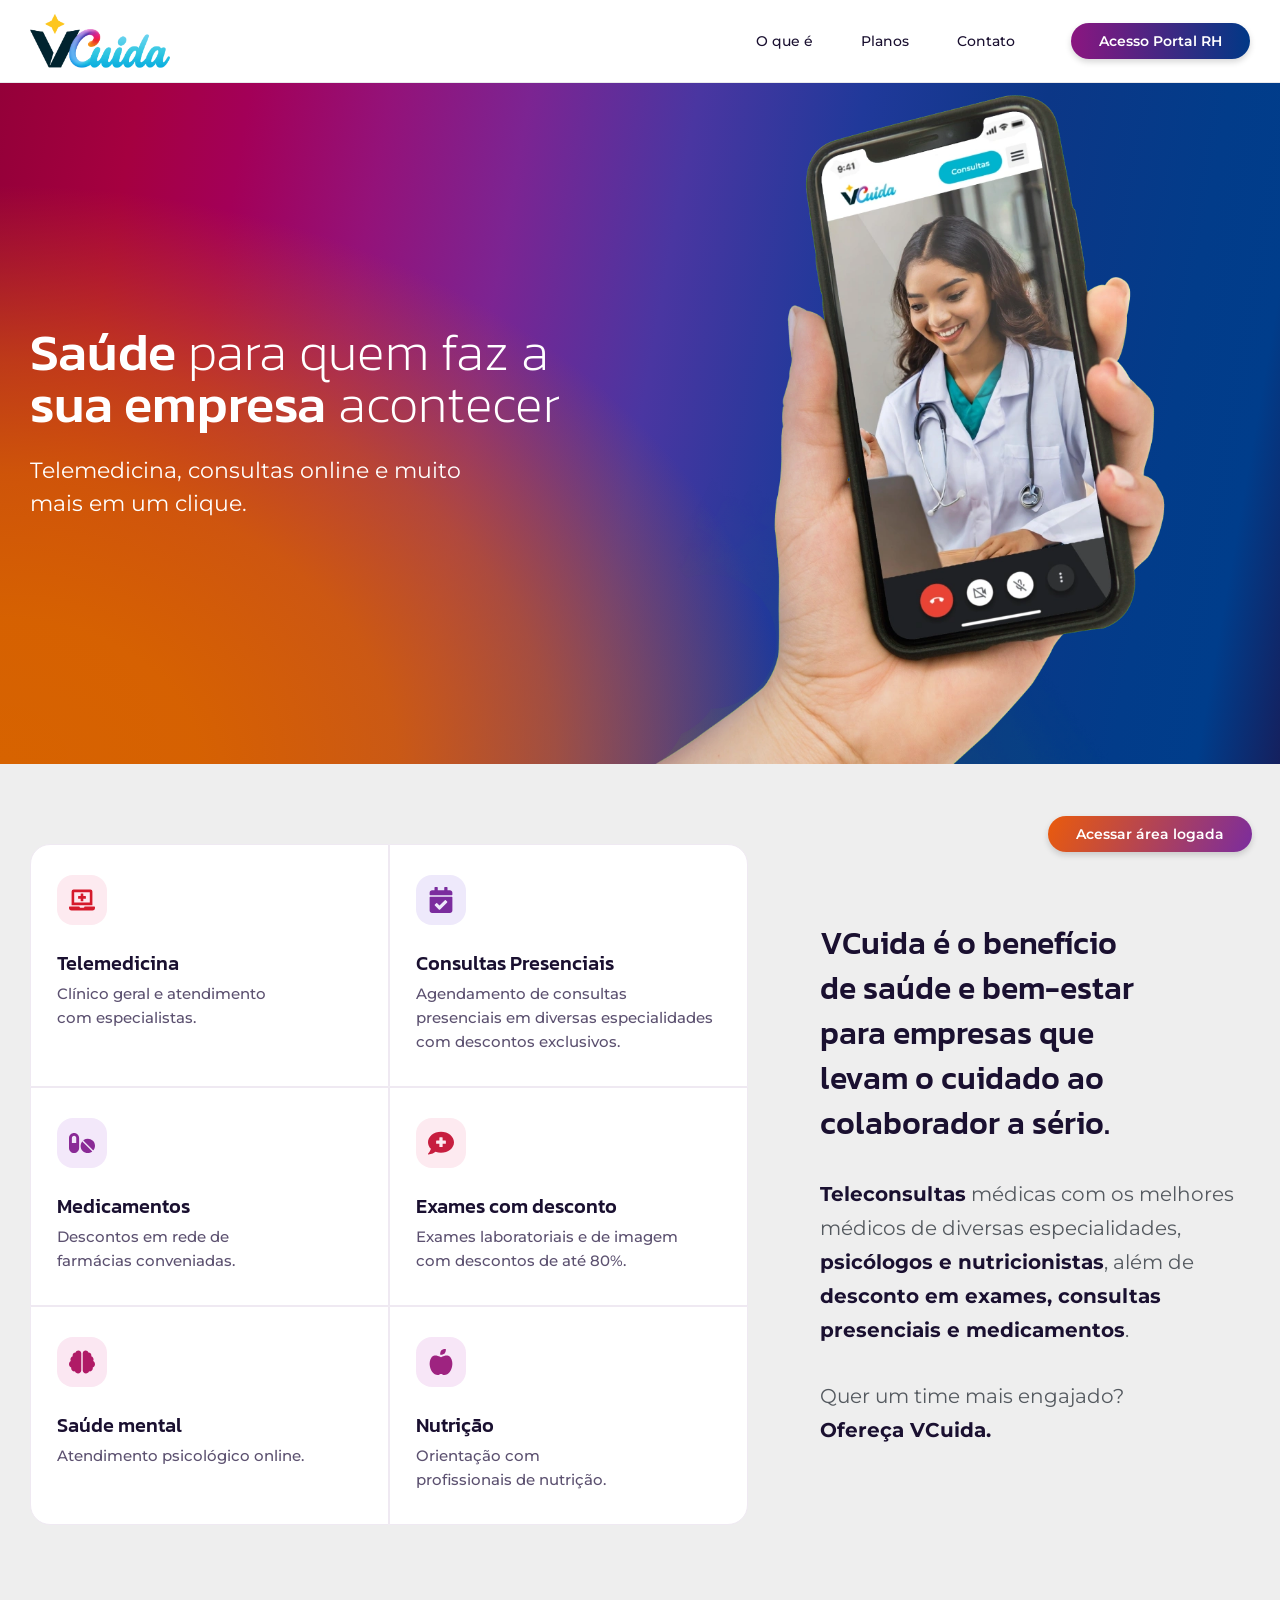
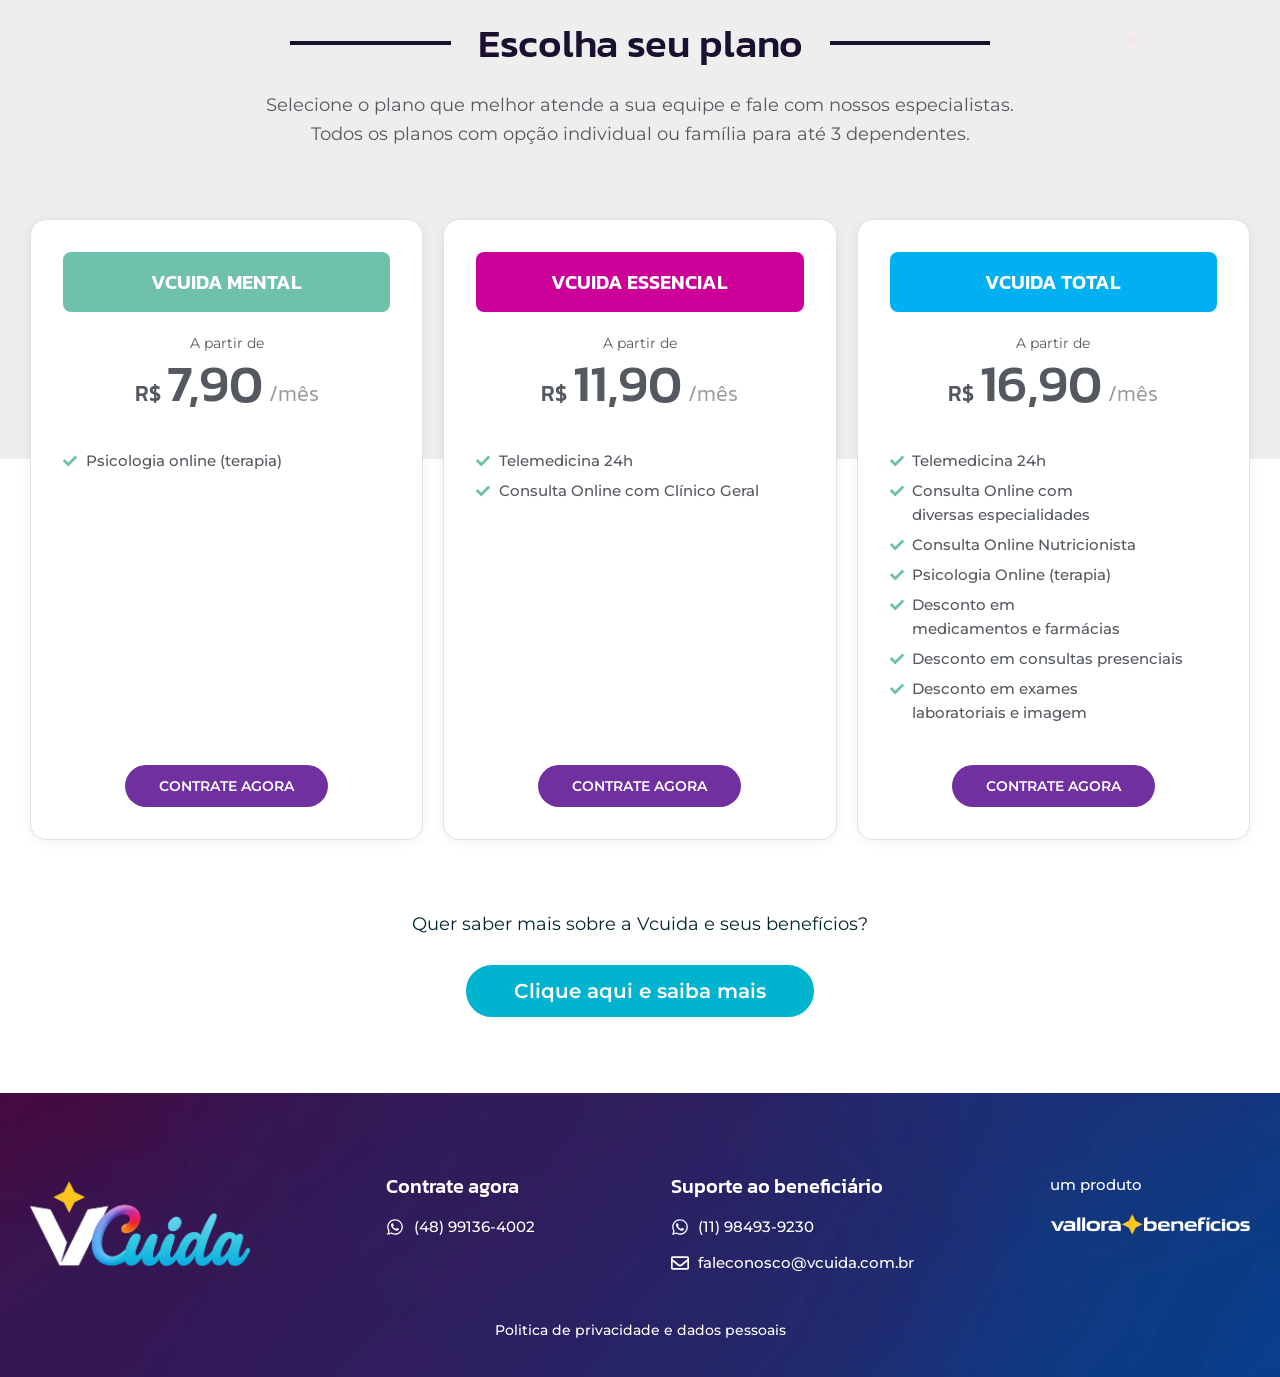
==== commit 749f7b17: "Preview da v2 — 0a6003f" ====
--- a/index.html
+++ b/index.html
@@ -1,16 +1,19 @@
 <!DOCTYPE html>
 <html lang="pt-BR">
 <head>
+<meta name="robots" content="noindex, nofollow">
+<!-- Injetado por publicar-preview.sh: vale só para o preview do GitHub Pages. -->
+
 <meta charset="UTF-8">
 <meta name="viewport" content="width=device-width, initial-scale=1">
-<title>VCuida - O cuidado que você e a sua família merecem</title>
-<meta name="description" content="Saúde mais acessível para quem faz a sua empresa acontecer. Telemedicina, saúde mental, nutrição e descontos em medicamentos a partir de R$ 7,90/mês.">
+<title>VCuida - Saúde para quem faz a sua empresa acontecer</title>
+<meta name="description" content="Telemedicina, consultas online e muito mais em um clique. O benefício de saúde e bem-estar para empresas, a partir de R$ 7,90/mês.">
 <link rel="canonical" href="https://vcuida.com.br/">
 
 <meta property="og:locale" content="pt_BR">
 <meta property="og:type" content="website">
-<meta property="og:title" content="VCuida - O cuidado que você e a sua família merecem">
-<meta property="og:description" content="Saúde mais acessível para quem faz a sua empresa acontecer.">
+<meta property="og:title" content="VCuida - Saúde para quem faz a sua empresa acontecer">
+<meta property="og:description" content="Telemedicina, consultas online e muito mais em um clique.">
 <meta property="og:url" content="https://vcuida.com.br/">
 <meta property="og:site_name" content="VCuida">
 
@@ -24,283 +27,411 @@
 </head>
 <body>
 
-  <!-- 01 — Hero: logo, título e mockup do app sobre o fundo laranja -->
-  <section class="hero" id="inicio">
-    <div class="container hero__inner">
-      <div class="hero__copy">
-        <img class="hero__logo" src="assets/img/VCuida.webp" width="923" height="357" fetchpriority="high" decoding="async" alt="VCuida">
-  
-        <h1 class="hero__title"><span class="hero__title-em">Saúde</span> mais acessível para quem faz a <span class="hero__title-em"> sua empresa  </span> acontecer.</h1>
-      </div>
-  
-      <!-- o <figure> existe porque o iPhone é mais largo que a coluna (margem
-           negativa) e a imagem mede 80% dessa largura maior, não da coluna -->
-      <div class="hero__media">
-        <figure class="hero__mockup">
-          <img src="assets/img/iPhone-Vcuida.webp" width="800" height="990" fetchpriority="high" decoding="async" alt="Aplicativo VCuida aberto na tela de um iPhone">
-        </figure>
-      </div>
-    </div>
-  </section>
-  
+  <!-- ============================================================
+         00 · Header — faixa cinza com logo, menu e acesso ao portal
+         Não é sticky: o mockup não indica header fixo.
+         ============================================================ -->
+    <header class="site-header">
+      <div class="container site-header__inner">
+  
+        <img class="site-header__logo" src="assets/img/logo-vcuida-tagline.webp" width="923" height="429" decoding="async" alt="VCuida — Cuidando de você.">
+  
+        <nav class="site-header__nav" id="menu-principal" aria-label="Menu principal">
+          <ul class="site-header__menu">
+            <li class="site-header__item"><a class="site-header__link" href="#o-que-e">O que é</a></li>
+            <li class="site-header__item"><a class="site-header__link" href="#planos">Planos</a></li>
+            <li class="site-header__item"><a class="site-header__link" href="#contato">Contato</a></li>
+          </ul>
+        </nav>
+  
+        <!-- No mobile o rótulo encurta para "Portal RH"; o aria-label preserva
+             o nome completo para leitor de tela nas duas larguras. -->
+        <a class="site-header__portal" href="https://webapp.vcuida.com.br/" target="_blank" rel="noopener" aria-label="Acesso Portal RH"><span class="site-header__portal-prefixo">Acesso </span>Portal RH</a>
+  
+        <!-- Só aparece abaixo de 767px. Fora daí o menu está sempre visível. -->
+        <button class="site-header__burger" type="button" aria-expanded="false" aria-controls="menu-principal" aria-label="Abrir menu">
+          <span class="site-header__burger-barra" aria-hidden="true"></span>
+          <span class="site-header__burger-barra" aria-hidden="true"></span>
+          <span class="site-header__burger-barra" aria-hidden="true"></span>
+        </button>
+  
+      </div>
+    </header>
+
+  <!-- ============================================================
+         01 · Hero — título, subtítulo e mockup do app sobre o
+         gradiente de marca. O logo saiu daqui: agora vive no header.
+         ============================================================ -->
+    <section class="hero" id="inicio">
+      <div class="container hero__inner">
+        <div class="hero__copy">
+  
+          <h1 class="hero__title"><span class="hero__title-em">Saúde</span> para quem faz a <span class="hero__title-em">sua empresa</span> acontecer</h1>
+  
+          <p class="hero__subtitle">Telemedicina, consultas online e muito mais em um clique.</p>
+  
+        </div>
+  
+        <!-- o <figure> existe porque o iPhone é mais largo que a coluna (margem
+             negativa) e a imagem mede 80% dessa largura maior, não da coluna -->
+        <div class="hero__media">
+          <figure class="hero__mockup">
+            <img src="assets/img/iPhone-Vcuida.webp" width="800" height="990" fetchpriority="high" decoding="async" alt="Aplicativo VCuida aberto na tela de um iPhone">
+          </figure>
+        </div>
+      </div>
+    </section>
+
   <!-- Botão flutuante: no Elementor ele mora dentro do hero, mas é position:fixed
-       no canto inferior direito e acompanha o scroll da página inteira — ou seja,
-       não pertence ao hero. Fica de propósito FORA da <section>. -->
-  <a class="floating-cta" href="https://webapp.vcuida.com.br/" target="_blank">Acessar área logada</a>
+         no canto inferior direito e acompanha o scroll da página inteira — ou seja,
+         não pertence ao hero. Fica de propósito FORA da <section>. -->
+    <a class="floating-cta" href="https://webapp.vcuida.com.br/" target="_blank">Acessar área logada</a>
 
   <!-- ============================================================
-       02 · Planos — cabeçalho
-       O padding-bottom de 240px é proposital: a seção dos cards
-       sobe por cima dela com margin-top:-240px.
-       ============================================================ -->
-  <section class="plans-head" id="planos">
-    <div class="container plans-head__inner">
-  
-      <!-- Divisor: as linhas à esquerda e à direita são os ::before/::after -->
-      <div class="plans-head__divider">
-        <h2 class="plans-head__title">Escolha seu plano</h2>
-      </div>
-  
-      <p class="plans-head__subtitle">Selecione o plano que melhor atende às suas necessidades e siga o passo a passo.</p>
-  
-      <!-- Pontinhos decorativos (no original têm parallax por JS; aqui ficam fixos) -->
-      <img class="plans-head__dot plans-head__dot--a" src="assets/img/Vector-32.png" width="19" height="19" alt="">
-      <img class="plans-head__dot plans-head__dot--b" src="assets/img/Vector-32.png" width="19" height="19" alt="">
-      <img class="plans-head__dot plans-head__dot--c" src="assets/img/Vector-32.png" width="19" height="19" alt="">
-  
-    </div>
-  </section>
-
-  <!-- Planos: os cards sobem sobre a faixa cinza da seção anterior (margin-top negativo) -->
-  <section class="planos-cards" aria-label="Planos">
-    <div class="planos-cards__grid">
-  
-      <article class="plano plano--total">
-        <h3 class="plano__name">VCUIDA TOTAL</h3>
-  
-        <p class="plano__price">
-          <span class="plano__currency">R$</span>
-          <span class="plano__amount">16</span>
-          <span class="plano__cents">,90</span>
-          <span class="plano__period"> /mês</span>
+         02 · O que é — grade de 6 serviços + bloco de texto
+         Entra logo depois do hero. Os 6 cards reaproveitam os ícones
+         e as cores da antiga seção "Facilidades e Benefícios" da v1,
+         que sai da página.
+         ============================================================ -->
+    <section class="about" id="o-que-e" aria-labelledby="o-que-e-titulo">
+      <div class="container about__inner">
+  
+        <!-- O mockup não traz título visível nesta seção; o h2 existe só para
+             a estrutura do documento e para nomear o alvo do link do menu. -->
+        <h2 class="sr-only" id="o-que-e-titulo">O que é o VCuida</h2>
+  
+        <!-- Grade: as bordas de 1px de cards vizinhos se somam e formam
+             as linhas internas da "tabela", como na grade da v1. -->
+        <ul class="about__grid">
+  
+          <li class="about__item">
+            <span class="about__icon about__icon--telemedicina">
+              <svg class="icon" viewBox="0 0 640 512" xmlns="http://www.w3.org/2000/svg" aria-hidden="true" focusable="false"><path d="M232 224h56v56a8 8 0 0 0 8 8h48a8 8 0 0 0 8-8v-56h56a8 8 0 0 0 8-8v-48a8 8 0 0 0-8-8h-56v-56a8 8 0 0 0-8-8h-48a8 8 0 0 0-8 8v56h-56a8 8 0 0 0-8 8v48a8 8 0 0 0 8 8zM576 48a48.14 48.14 0 0 0-48-48H112a48.14 48.14 0 0 0-48 48v336h512zm-64 272H128V64h384zm112 96H381.54c-.74 19.81-14.71 32-32.74 32H288c-18.69 0-33-17.47-32.77-32H16a16 16 0 0 0-16 16v16a64.19 64.19 0 0 0 64 64h512a64.19 64.19 0 0 0 64-64v-16a16 16 0 0 0-16-16z"/></svg>
+            </span>
+            <div class="about__card-text">
+              <h3 class="about__title">Telemedicina</h3>
+              <p class="about__desc">Clínico geral e atendimento com especialistas.</p>
+            </div>
+          </li>
+  
+          <li class="about__item">
+            <span class="about__icon about__icon--consultas">
+              <svg class="icon" viewBox="0 0 448 512" xmlns="http://www.w3.org/2000/svg" aria-hidden="true" focusable="false"><path d="M436 160H12c-6.627 0-12-5.373-12-12v-36c0-26.51 21.49-48 48-48h48V12c0-6.627 5.373-12 12-12h40c6.627 0 12 5.373 12 12v52h128V12c0-6.627 5.373-12 12-12h40c6.627 0 12 5.373 12 12v52h48c26.51 0 48 21.49 48 48v36c0 6.627-5.373 12-12 12zM12 192h424c6.627 0 12 5.373 12 12v260c0 26.51-21.49 48-48 48H48c-26.51 0-48-21.49-48-48V204c0-6.627 5.373-12 12-12zm333.296 95.947l-28.169-28.398c-4.667-4.705-12.265-4.736-16.97-.068L194.12 364.665l-45.98-46.352c-4.667-4.705-12.266-4.736-16.971-.068l-28.397 28.17c-4.705 4.667-4.736 12.265-.068 16.97l82.601 83.269c4.667 4.705 12.265 4.736 16.97.068l142.953-141.805c4.705-4.667 4.736-12.265.068-16.97z"/></svg>
+            </span>
+            <div class="about__card-text">
+              <h3 class="about__title">Consultas Presenciais</h3>
+              <p class="about__desc">Agendamento de consultas presenciais em diversas especialidades com descontos exclusivos.</p>
+            </div>
+          </li>
+  
+          <li class="about__item">
+            <span class="about__icon about__icon--medicamentos">
+              <svg class="icon" viewBox="0 0 576 512" xmlns="http://www.w3.org/2000/svg" aria-hidden="true" focusable="false"><path d="M112 32C50.1 32 0 82.1 0 144v224c0 61.9 50.1 112 112 112s112-50.1 112-112V144c0-61.9-50.1-112-112-112zm48 224H64V144c0-26.5 21.5-48 48-48s48 21.5 48 48v112zm139.7-29.7c-3.5-3.5-9.4-3.1-12.3.8-45.3 62.5-40.4 150.1 15.9 206.4 56.3 56.3 143.9 61.2 206.4 15.9 4-2.9 4.3-8.8.8-12.3L299.7 226.3zm229.8-19c-56.3-56.3-143.9-61.2-206.4-15.9-4 2.9-4.3 8.8-.8 12.3l210.8 210.8c3.5 3.5 9.4 3.1 12.3-.8 45.3-62.6 40.5-150.1-15.9-206.4z"/></svg>
+            </span>
+            <div class="about__card-text">
+              <h3 class="about__title">Medicamentos</h3>
+              <p class="about__desc">Descontos em rede de farmácias conveniadas.</p>
+            </div>
+          </li>
+  
+          <li class="about__item">
+            <span class="about__icon about__icon--exames">
+              <svg class="icon" viewBox="0 0 512 512" xmlns="http://www.w3.org/2000/svg" aria-hidden="true" focusable="false"><path d="M256 32C114.62 32 0 125.12 0 240c0 49.56 21.41 95 57 130.74C44.46 421.05 2.7 466 2.2 466.5A8 8 0 0 0 8 480c66.26 0 116-31.75 140.6-51.38A304.66 304.66 0 0 0 256 448c141.39 0 256-93.12 256-208S397.39 32 256 32zm96 232a8 8 0 0 1-8 8h-56v56a8 8 0 0 1-8 8h-48a8 8 0 0 1-8-8v-56h-56a8 8 0 0 1-8-8v-48a8 8 0 0 1 8-8h56v-56a8 8 0 0 1 8-8h48a8 8 0 0 1 8 8v56h56a8 8 0 0 1 8 8z"/></svg>
+            </span>
+            <div class="about__card-text">
+              <h3 class="about__title">Exames com desconto</h3>
+              <p class="about__desc">Exames laboratoriais e de imagem com descontos de até 80%.</p>
+            </div>
+          </li>
+  
+          <li class="about__item">
+            <span class="about__icon about__icon--mental">
+              <svg class="icon" viewBox="0 0 576 512" xmlns="http://www.w3.org/2000/svg" aria-hidden="true" focusable="false"><path d="M208 0c-29.9 0-54.7 20.5-61.8 48.2-.8 0-1.4-.2-2.2-.2-35.3 0-64 28.7-64 64 0 4.8.6 9.5 1.7 14C52.5 138 32 166.6 32 200c0 12.6 3.2 24.3 8.3 34.9C16.3 248.7 0 274.3 0 304c0 33.3 20.4 61.9 49.4 73.9-.9 4.6-1.4 9.3-1.4 14.1 0 39.8 32.2 72 72 72 4.1 0 8.1-.5 12-1.2 9.6 28.5 36.2 49.2 68 49.2 39.8 0 72-32.2 72-72V64c0-35.3-28.7-64-64-64zm368 304c0-29.7-16.3-55.3-40.3-69.1 5.2-10.6 8.3-22.3 8.3-34.9 0-33.4-20.5-62-49.7-74 1-4.5 1.7-9.2 1.7-14 0-35.3-28.7-64-64-64-.8 0-1.5.2-2.2.2C422.7 20.5 397.9 0 368 0c-35.3 0-64 28.6-64 64v376c0 39.8 32.2 72 72 72 31.8 0 58.4-20.7 68-49.2 3.9.7 7.9 1.2 12 1.2 39.8 0 72-32.2 72-72 0-4.8-.5-9.5-1.4-14.1 29-12 49.4-40.6 49.4-73.9z"/></svg>
+            </span>
+            <div class="about__card-text">
+              <h3 class="about__title">Saúde mental</h3>
+              <p class="about__desc">Atendimento psicológico online.</p>
+            </div>
+          </li>
+  
+          <li class="about__item">
+            <span class="about__icon about__icon--nutricao">
+              <svg class="icon" viewBox="0 0 448 512" xmlns="http://www.w3.org/2000/svg" aria-hidden="true" focusable="false"><path d="M350.85 129c25.97 4.67 47.27 18.67 63.92 42 14.65 20.67 24.64 46.67 29.96 78 4.67 28.67 4.32 57.33-1 86-7.99 47.33-23.97 87-47.94 119-28.64 38.67-64.59 58-107.87 58-10.66 0-22.3-3.33-34.96-10-8.66-5.33-18.31-8-28.97-8s-20.3 2.67-28.97 8c-12.66 6.67-24.3 10-34.96 10-43.28 0-79.23-19.33-107.87-58-23.97-32-39.95-71.67-47.94-119-5.32-28.67-5.67-57.33-1-86 5.32-31.33 15.31-57.33 29.96-78 16.65-23.33 37.95-37.33 63.92-42 15.98-2.67 37.95-.33 65.92 7 23.97 6.67 44.28 14.67 60.93 24 16.65-9.33 36.96-17.33 60.93-24 27.98-7.33 49.96-9.67 65.94-7zm-54.94-41c-9.32 8.67-21.65 15-36.96 19-10.66 3.33-22.3 5-34.96 5l-14.98-1c-1.33-9.33-1.33-20 0-32 2.67-24 10.32-42.33 22.97-55 9.32-8.67 21.65-15 36.96-19 10.66-3.33 22.3-5 34.96-5l14.98 1 1 15c0 12.67-1.67 24.33-4.99 35-3.99 15.33-10.31 27.67-18.98 37z"/></svg>
+            </span>
+            <div class="about__card-text">
+              <h3 class="about__title">Nutrição</h3>
+              <p class="about__desc">Orientação com profissionais de nutrição.</p>
+            </div>
+          </li>
+  
+        </ul>
+  
+        <div class="about__copy">
+          <p class="about__lead">VCuida é o benefício de saúde e bem-estar para empresas que levam o cuidado ao colaborador a sério.</p>
+          <p class="about__para"><strong>Teleconsultas</strong> médicas com os melhores médicos de diversas especialidades, <strong>psicólogos e nutricionistas</strong>, além de <strong>desconto em exames, consultas presenciais e medicamentos</strong>.</p>
+          <p class="about__para">Quer um time mais engajado?<br><strong>Ofereça VCuida.</strong></p>
+        </div>
+  
+      </div>
+    </section>
+
+  <!-- ============================================================
+         03 · Planos — cabeçalho
+         O padding-bottom de 240px é proposital: a seção dos cards
+         sobe por cima dela com margin-top:-240px.
+         ============================================================ -->
+    <section class="plans-head" id="planos">
+      <div class="container plans-head__inner">
+    
+        <!-- Divisor: as linhas à esquerda e à direita são os ::before/::after -->
+        <div class="plans-head__divider">
+          <h2 class="plans-head__title">Escolha seu plano</h2>
+        </div>
+    
+        <!-- v2: o subtítulo passou a ter duas linhas; a quebra é fixa no desktop
+             e no mobile cada frase reflui sozinha -->
+        <p class="plans-head__subtitle">Selecione o plano que melhor atende a sua equipe e fale com nossos especialistas.<br>Todos os planos com opção individual ou família para até 3 dependentes.</p>
+    
+        <!-- Pontinhos decorativos (no original têm parallax por JS; aqui ficam fixos) -->
+        <img class="plans-head__dot plans-head__dot--a" src="assets/img/Vector-32.png" width="19" height="19" alt="">
+        <img class="plans-head__dot plans-head__dot--b" src="assets/img/Vector-32.png" width="19" height="19" alt="">
+        <img class="plans-head__dot plans-head__dot--c" src="assets/img/Vector-32.png" width="19" height="19" alt="">
+    
+      </div>
+    </section>
+
+  <!-- ============================================================
+         04 · Planos — cards
+         Os cards sobem sobre a faixa cinza da seção anterior
+         (margin-top negativo + z-index).
+         ============================================================ -->
+    <section class="planos-cards" aria-label="Planos">
+      <div class="planos-cards__grid">
+  
+        <article class="plano plano--mental">
+          <h3 class="plano__name">VCUIDA MENTAL</h3>
+  
+          <p class="plano__from">A partir de</p>
+  
+          <p class="plano__price">
+            <span class="plano__currency">R$</span>
+            <span class="plano__amount">7,90</span>
+            <span class="plano__period">/mês</span>
+          </p>
+  
+          <ul class="plano__features">
+            <li class="plano__feature">
+              <svg class="icon" viewBox="0 0 512 512" xmlns="http://www.w3.org/2000/svg" aria-hidden="true" focusable="false"><path d="M173.898 439.404l-166.4-166.4c-9.997-9.997-9.997-26.206 0-36.204l36.203-36.204c9.997-9.998 26.207-9.998 36.204 0L192 312.69 432.095 72.596c9.997-9.997 26.207-9.997 36.204 0l36.203 36.204c9.997 9.997 9.997 26.206 0 36.204l-294.4 294.401c-9.998 9.997-26.207 9.997-36.204-.001z"></path></svg>
+              <span class="plano__feature-text">Psicologia online (terapia)</span>
+            </li>
+          </ul>
+  
+          <p class="plano__cta-wrap">
+            <a class="plano__cta" href="https://wa.me/5548991364002?text=Oi.%20Gostaria%20de%20saber%20mais%20sobre%20o%20VCuida%20para%20empresa." target="_blank" rel="noopener">CONTRATE AGORA</a>
+          </p>
+        </article>
+  
+        <article class="plano plano--essencial">
+          <h3 class="plano__name">VCUIDA ESSENCIAL</h3>
+  
+          <p class="plano__from">A partir de</p>
+  
+          <p class="plano__price">
+            <span class="plano__currency">R$</span>
+            <span class="plano__amount">11,90</span>
+            <span class="plano__period">/mês</span>
+          </p>
+  
+          <ul class="plano__features">
+            <li class="plano__feature">
+              <svg class="icon" viewBox="0 0 512 512" xmlns="http://www.w3.org/2000/svg" aria-hidden="true" focusable="false"><path d="M173.898 439.404l-166.4-166.4c-9.997-9.997-9.997-26.206 0-36.204l36.203-36.204c9.997-9.998 26.207-9.998 36.204 0L192 312.69 432.095 72.596c9.997-9.997 26.207-9.997 36.204 0l36.203 36.204c9.997 9.997 9.997 26.206 0 36.204l-294.4 294.401c-9.998 9.997-26.207 9.997-36.204-.001z"></path></svg>
+              <span class="plano__feature-text">Telemedicina 24h</span>
+            </li>
+            <li class="plano__feature">
+              <svg class="icon" viewBox="0 0 512 512" xmlns="http://www.w3.org/2000/svg" aria-hidden="true" focusable="false"><path d="M173.898 439.404l-166.4-166.4c-9.997-9.997-9.997-26.206 0-36.204l36.203-36.204c9.997-9.998 26.207-9.998 36.204 0L192 312.69 432.095 72.596c9.997-9.997 26.207-9.997 36.204 0l36.203 36.204c9.997 9.997 9.997 26.206 0 36.204l-294.4 294.401c-9.998 9.997-26.207 9.997-36.204-.001z"></path></svg>
+              <span class="plano__feature-text">Consulta Online com Clínico Geral</span>
+            </li>
+          </ul>
+  
+          <p class="plano__cta-wrap">
+            <a class="plano__cta" href="https://wa.me/5548991364002?text=Oi.%20Gostaria%20de%20saber%20mais%20sobre%20o%20VCuida%20para%20empresa." target="_blank" rel="noopener">CONTRATE AGORA</a>
+          </p>
+        </article>
+  
+        <article class="plano plano--total">
+          <h3 class="plano__name">VCUIDA TOTAL</h3>
+  
+          <p class="plano__from">A partir de</p>
+  
+          <p class="plano__price">
+            <span class="plano__currency">R$</span>
+            <span class="plano__amount">16,90</span>
+            <span class="plano__period">/mês</span>
+          </p>
+  
+          <ul class="plano__features">
+            <li class="plano__feature">
+              <svg class="icon" viewBox="0 0 512 512" xmlns="http://www.w3.org/2000/svg" aria-hidden="true" focusable="false"><path d="M173.898 439.404l-166.4-166.4c-9.997-9.997-9.997-26.206 0-36.204l36.203-36.204c9.997-9.998 26.207-9.998 36.204 0L192 312.69 432.095 72.596c9.997-9.997 26.207-9.997 36.204 0l36.203 36.204c9.997 9.997 9.997 26.206 0 36.204l-294.4 294.401c-9.998 9.997-26.207 9.997-36.204-.001z"></path></svg>
+              <span class="plano__feature-text">Telemedicina 24h</span>
+            </li>
+            <li class="plano__feature">
+              <svg class="icon" viewBox="0 0 512 512" xmlns="http://www.w3.org/2000/svg" aria-hidden="true" focusable="false"><path d="M173.898 439.404l-166.4-166.4c-9.997-9.997-9.997-26.206 0-36.204l36.203-36.204c9.997-9.998 26.207-9.998 36.204 0L192 312.69 432.095 72.596c9.997-9.997 26.207-9.997 36.204 0l36.203 36.204c9.997 9.997 9.997 26.206 0 36.204l-294.4 294.401c-9.998 9.997-26.207 9.997-36.204-.001z"></path></svg>
+              <span class="plano__feature-text">Consulta Online com diversas especialidades</span>
+            </li>
+            <li class="plano__feature">
+              <svg class="icon" viewBox="0 0 512 512" xmlns="http://www.w3.org/2000/svg" aria-hidden="true" focusable="false"><path d="M173.898 439.404l-166.4-166.4c-9.997-9.997-9.997-26.206 0-36.204l36.203-36.204c9.997-9.998 26.207-9.998 36.204 0L192 312.69 432.095 72.596c9.997-9.997 26.207-9.997 36.204 0l36.203 36.204c9.997 9.997 9.997 26.206 0 36.204l-294.4 294.401c-9.998 9.997-26.207 9.997-36.204-.001z"></path></svg>
+              <span class="plano__feature-text">Consulta Online Nutricionista</span>
+            </li>
+            <li class="plano__feature">
+              <svg class="icon" viewBox="0 0 512 512" xmlns="http://www.w3.org/2000/svg" aria-hidden="true" focusable="false"><path d="M173.898 439.404l-166.4-166.4c-9.997-9.997-9.997-26.206 0-36.204l36.203-36.204c9.997-9.998 26.207-9.998 36.204 0L192 312.69 432.095 72.596c9.997-9.997 26.207-9.997 36.204 0l36.203 36.204c9.997 9.997 9.997 26.206 0 36.204l-294.4 294.401c-9.998 9.997-26.207 9.997-36.204-.001z"></path></svg>
+              <span class="plano__feature-text">Psicologia Online (terapia)</span>
+            </li>
+            <li class="plano__feature">
+              <svg class="icon" viewBox="0 0 512 512" xmlns="http://www.w3.org/2000/svg" aria-hidden="true" focusable="false"><path d="M173.898 439.404l-166.4-166.4c-9.997-9.997-9.997-26.206 0-36.204l36.203-36.204c9.997-9.998 26.207-9.998 36.204 0L192 312.69 432.095 72.596c9.997-9.997 26.207-9.997 36.204 0l36.203 36.204c9.997 9.997 9.997 26.206 0 36.204l-294.4 294.401c-9.998 9.997-26.207 9.997-36.204-.001z"></path></svg>
+              <span class="plano__feature-text">Desconto em medicamentos e farmácias</span>
+            </li>
+            <li class="plano__feature">
+              <svg class="icon" viewBox="0 0 512 512" xmlns="http://www.w3.org/2000/svg" aria-hidden="true" focusable="false"><path d="M173.898 439.404l-166.4-166.4c-9.997-9.997-9.997-26.206 0-36.204l36.203-36.204c9.997-9.998 26.207-9.998 36.204 0L192 312.69 432.095 72.596c9.997-9.997 26.207-9.997 36.204 0l36.203 36.204c9.997 9.997 9.997 26.206 0 36.204l-294.4 294.401c-9.998 9.997-26.207 9.997-36.204-.001z"></path></svg>
+              <span class="plano__feature-text">Desconto em consultas presenciais</span>
+            </li>
+            <li class="plano__feature">
+              <svg class="icon" viewBox="0 0 512 512" xmlns="http://www.w3.org/2000/svg" aria-hidden="true" focusable="false"><path d="M173.898 439.404l-166.4-166.4c-9.997-9.997-9.997-26.206 0-36.204l36.203-36.204c9.997-9.998 26.207-9.998 36.204 0L192 312.69 432.095 72.596c9.997-9.997 26.207-9.997 36.204 0l36.203 36.204c9.997 9.997 9.997 26.206 0 36.204l-294.4 294.401c-9.998 9.997-26.207 9.997-36.204-.001z"></path></svg>
+              <span class="plano__feature-text">Desconto em exames laboratoriais e imagem</span>
+            </li>
+          </ul>
+  
+          <p class="plano__cta-wrap">
+            <a class="plano__cta" href="https://wa.me/5548991364002?text=Oi.%20Gostaria%20de%20saber%20mais%20sobre%20o%20VCuida%20para%20empresa." target="_blank" rel="noopener">CONTRATE AGORA</a>
+          </p>
+        </article>
+  
+      </div>
+    </section>
+
+  <!-- 05 — CTA: pergunta + botao -->
+    <!-- destino alterado a pedido do cliente: agora vai para o mesmo WhatsApp do "CONTRATE AGORA" -->
+    <section class="cta">
+      <div class="container cta__inner">
+        <p class="cta__lead">Quer saber mais sobre a Vcuida e seus benefícios?</p>
+  
+        <a class="cta__button" href="https://wa.me/5548991364002?text=Oi.%20Gostaria%20de%20saber%20mais%20sobre%20o%20VCuida%20para%20empresa." target="_blank" rel="noopener">Clique aqui e saiba mais</a>
+      </div>
+    </section>
+
+  <!-- 06 — Rodapé: quatro blocos em linha (marca, contrate agora, suporte ao
+         beneficiário e selo Vallora) e, abaixo, a política de privacidade.
+         O id="contato" é o destino do item "Contato" do menu. -->
+    <footer class="footer" id="contato">
+      <div class="container footer__inner">
+  
+        <div class="footer__cols">
+  
+          <!-- 1 · marca -->
+          <div class="footer__block footer__block--brand">
+            <img
+              class="footer__brand-logo"
+              src="assets/img/VCuida.webp"
+              width="923"
+              height="357"
+              alt="VCuida"
+              loading="lazy"
+              decoding="async"
+            />
+          </div>
+  
+          <!-- 2 · contrate agora -->
+          <div class="footer__block">
+            <p class="footer__block-title">Contrate agora</p>
+  
+            <ul class="footer__contact">
+              <li class="footer__contact-item">
+                <a class="footer__contact-link" href="https://wa.me/5548991364002?text=Oi.%20Gostaria%20de%20saber%20mais%20sobre%20o%20VCuida%20para%20empresa." target="_blank" rel="noopener">
+                  <svg class="footer__icon" viewBox="0 0 448 512" xmlns="http://www.w3.org/2000/svg" aria-hidden="true" focusable="false"><path d="M380.9 97.1C339 55.1 283.2 32 223.9 32c-122.4 0-222 99.6-222 222 0 39.1 10.2 77.3 29.6 111L0 480l117.7-30.9c32.4 17.7 68.9 27 106.1 27h.1c122.3 0 224.1-99.6 224.1-222 0-59.3-25.2-115-67.1-157zm-157 341.6c-33.2 0-65.7-8.9-94-25.7l-6.7-4-69.8 18.3L72 359.2l-4.4-7c-18.5-29.4-28.2-63.3-28.2-98.2 0-101.7 82.8-184.5 184.6-184.5 49.3 0 95.6 19.2 130.4 54.1 34.8 34.9 56.2 81.2 56.1 130.5 0 101.8-84.9 184.6-186.6 184.6zm101.2-138.2c-5.5-2.8-32.8-16.2-37.9-18-5.1-1.9-8.8-2.8-12.5 2.8-3.7 5.6-14.3 18-17.6 21.8-3.2 3.7-6.5 4.2-12 1.4-32.6-16.3-54-29.1-75.5-66-5.7-9.8 5.7-9.1 16.3-30.3 1.8-3.7.9-6.9-.5-9.7-1.4-2.8-12.5-30.1-17.1-41.2-4.5-10.8-9.1-9.3-12.5-9.5-3.2-.2-6.9-.2-10.6-.2-3.7 0-9.7 1.4-14.8 6.9-5.1 5.6-19.4 19-19.4 46.3 0 27.3 19.9 53.7 22.6 57.4 2.8 3.7 39.1 59.7 94.8 83.8 35.2 15.2 49 16.5 66.6 13.9 10.7-1.6 32.8-13.4 37.4-26.4 4.6-13 4.6-24.1 3.2-26.4-1.3-2.5-5-3.9-10.5-6.6z"></path></svg>
+                  <span class="footer__contact-label">(48) 99136-4002</span>
+                </a>
+              </li>
+            </ul>
+          </div>
+  
+          <!-- 3 · suporte ao beneficiário -->
+          <div class="footer__block">
+            <p class="footer__block-title">Suporte ao beneficiário</p>
+  
+            <ul class="footer__contact">
+              <li class="footer__contact-item">
+                <a class="footer__contact-link" href="https://wa.me/5511984939230" target="_blank" rel="noopener">
+                  <svg class="footer__icon" viewBox="0 0 448 512" xmlns="http://www.w3.org/2000/svg" aria-hidden="true" focusable="false"><path d="M380.9 97.1C339 55.1 283.2 32 223.9 32c-122.4 0-222 99.6-222 222 0 39.1 10.2 77.3 29.6 111L0 480l117.7-30.9c32.4 17.7 68.9 27 106.1 27h.1c122.3 0 224.1-99.6 224.1-222 0-59.3-25.2-115-67.1-157zm-157 341.6c-33.2 0-65.7-8.9-94-25.7l-6.7-4-69.8 18.3L72 359.2l-4.4-7c-18.5-29.4-28.2-63.3-28.2-98.2 0-101.7 82.8-184.5 184.6-184.5 49.3 0 95.6 19.2 130.4 54.1 34.8 34.9 56.2 81.2 56.1 130.5 0 101.8-84.9 184.6-186.6 184.6zm101.2-138.2c-5.5-2.8-32.8-16.2-37.9-18-5.1-1.9-8.8-2.8-12.5 2.8-3.7 5.6-14.3 18-17.6 21.8-3.2 3.7-6.5 4.2-12 1.4-32.6-16.3-54-29.1-75.5-66-5.7-9.8 5.7-9.1 16.3-30.3 1.8-3.7.9-6.9-.5-9.7-1.4-2.8-12.5-30.1-17.1-41.2-4.5-10.8-9.1-9.3-12.5-9.5-3.2-.2-6.9-.2-10.6-.2-3.7 0-9.7 1.4-14.8 6.9-5.1 5.6-19.4 19-19.4 46.3 0 27.3 19.9 53.7 22.6 57.4 2.8 3.7 39.1 59.7 94.8 83.8 35.2 15.2 49 16.5 66.6 13.9 10.7-1.6 32.8-13.4 37.4-26.4 4.6-13 4.6-24.1 3.2-26.4-1.3-2.5-5-3.9-10.5-6.6z"></path></svg>
+                  <span class="footer__contact-label">(11) 98493-9230</span>
+                </a>
+              </li>
+              <li class="footer__contact-item">
+                <a class="footer__contact-link" href="mailto:faleconosco@vcuida.com.br">
+                  <svg class="footer__icon" viewBox="0 0 512 512" xmlns="http://www.w3.org/2000/svg" aria-hidden="true" focusable="false"><path d="M464 64H48C21.49 64 0 85.49 0 112v288c0 26.51 21.49 48 48 48h416c26.51 0 48-21.49 48-48V112c0-26.51-21.49-48-48-48zm0 48v40.805c-22.422 18.259-58.168 46.651-134.587 106.49-16.841 13.247-50.201 45.072-73.413 44.701-23.208.375-56.579-31.459-73.413-44.701C106.18 199.465 70.425 171.067 48 152.805V112h416zM48 400V214.398c22.914 18.251 55.409 43.862 104.938 82.646 21.857 17.205 60.134 55.186 103.062 54.955 42.717.231 80.509-37.199 103.053-54.947 49.528-38.783 82.032-64.401 104.947-82.653V400H48z"></path></svg>
+                  <span class="footer__contact-label">faleconosco@vcuida.com.br</span>
+                </a>
+              </li>
+            </ul>
+          </div>
+  
+          <!-- 4 · selo Vallora -->
+          <div class="footer__block footer__block--vallora">
+            <p class="footer__kicker">um produto</p>
+  
+            <img
+              class="footer__vallora"
+              src="assets/img/Logo-Vallora.webp"
+              width="615"
+              height="73"
+              alt="Vallora"
+              loading="lazy"
+              decoding="async"
+            />
+          </div>
+  
+        </div>
+  
+        <p class="footer__legal">
+          <a href="https://vcuida.com.br/politica-de-privacidade-e-protecao-de-dados-pessoais/">Politica de privacidade e dados pessoais</a>
         </p>
   
-        <p class="plano__cta-wrap">
-          <a class="plano__cta" href="https://wa.me/5548991364002?text=Oi.%20Gostaria%20de%20saber%20mais%20sobre%20o%20VCuida%20para%20empresa." target="_blank" rel="noopener">CONTRATE AGORA</a>
-        </p>
-  
-        <hr class="plano__divider">
-  
-        <ul class="plano__features">
-          <li class="plano__feature">
-            <svg class="icon" viewBox="0 0 512 512" xmlns="http://www.w3.org/2000/svg" aria-hidden="true" focusable="false"><path d="M173.898 439.404l-166.4-166.4c-9.997-9.997-9.997-26.206 0-36.204l36.203-36.204c9.997-9.998 26.207-9.998 36.204 0L192 312.69 432.095 72.596c9.997-9.997 26.207-9.997 36.204 0l36.203 36.204c9.997 9.997 9.997 26.206 0 36.204l-294.4 294.401c-9.998 9.997-26.207 9.997-36.204-.001z"></path></svg>
-            <span class="plano__feature-text">Cuidado completo com orientação de saúde, clínico geral e especialistas, psicologia online, nutrição, descontos em medicamentos e agendamento de saúde.</span>
-          </li>
-        </ul>
-      </article>
-  
-      <article class="plano plano--mental">
-        <h3 class="plano__name">VCUIDA MENTAL</h3>
-  
-        <p class="plano__price">
-          <span class="plano__currency">R$</span>
-          <span class="plano__amount">11</span>
-          <span class="plano__cents">,90</span>
-          <span class="plano__period"> /mês</span>
-        </p>
-  
-        <p class="plano__cta-wrap">
-          <a class="plano__cta" href="https://wa.me/5548991364002?text=Oi.%20Gostaria%20de%20saber%20mais%20sobre%20o%20VCuida%20para%20empresa." target="_blank" rel="noopener">CONTRATE AGORA</a>
-        </p>
-  
-        <hr class="plano__divider">
-  
-        <ul class="plano__features">
-          <li class="plano__feature">
-            <svg class="icon" viewBox="0 0 512 512" xmlns="http://www.w3.org/2000/svg" aria-hidden="true" focusable="false"><path d="M173.898 439.404l-166.4-166.4c-9.997-9.997-9.997-26.206 0-36.204l36.203-36.204c9.997-9.998 26.207-9.998 36.204 0L192 312.69 432.095 72.596c9.997-9.997 26.207-9.997 36.204 0l36.203 36.204c9.997 9.997 9.997 26.206 0 36.204l-294.4 294.401c-9.998 9.997-26.207 9.997-36.204-.001z"></path></svg>
-            <span class="plano__feature-text">Cuidado com a saúde mental por meio de psicologia online, com sessões por vídeo realizadas por profissionais habilitados.</span>
-          </li>
-        </ul>
-      </article>
-  
-      <article class="plano plano--essencial">
-        <h3 class="plano__name">VCUIDA ESSENCIAL</h3>
-  
-        <p class="plano__price">
-          <span class="plano__currency">R$</span>
-          <span class="plano__amount">7</span>
-          <span class="plano__cents">,90</span>
-          <span class="plano__period"> /mês</span>
-        </p>
-  
-        <p class="plano__cta-wrap">
-          <a class="plano__cta" href="https://wa.me/5548991364002?text=Oi.%20Gostaria%20de%20saber%20mais%20sobre%20o%20VCuida%20para%20empresa." target="_blank" rel="noopener">CONTRATE AGORA</a>
-        </p>
-  
-        <hr class="plano__divider">
-  
-        <ul class="plano__features">
-          <li class="plano__feature">
-            <svg class="icon" viewBox="0 0 512 512" xmlns="http://www.w3.org/2000/svg" aria-hidden="true" focusable="false"><path d="M173.898 439.404l-166.4-166.4c-9.997-9.997-9.997-26.206 0-36.204l36.203-36.204c9.997-9.998 26.207-9.998 36.204 0L192 312.69 432.095 72.596c9.997-9.997 26.207-9.997 36.204 0l36.203 36.204c9.997 9.997 9.997 26.206 0 36.204l-294.4 294.401c-9.998 9.997-26.207 9.997-36.204-.001z"></path></svg>
-            <span class="plano__feature-text">O essencial para cuidar da saúde no dia a dia: orientação de saúde online e consultas com clínico geral.</span>
-          </li>
-        </ul>
-      </article>
-  
-    </div>
-  </section>
-
-  <!-- 04 — cabeçalho da seção "Facilidades e Benefícios" -->
-  <section class="benefits-head">
-    <div class="container benefits-head__inner">
-      <h2 class="benefits-head__title">Facilidades e Benefícios</h2>
-    </div>
-  </section>
-
-  <!-- 05 — grade de benefícios: 10 cards com borda fina formando uma tabela -->
-  <section class="benefits-grid">
-    <div class="container benefits-grid__inner">
-      <ul class="benefits-grid__list">
-        <li class="benefits-grid__item">
-          <span class="benefits-grid__icon benefits-grid__icon--telemedicina">
-            <svg class="icon" viewBox="0 0 640 512" xmlns="http://www.w3.org/2000/svg" aria-hidden="true" focusable="false"><path d="M232 224h56v56a8 8 0 0 0 8 8h48a8 8 0 0 0 8-8v-56h56a8 8 0 0 0 8-8v-48a8 8 0 0 0-8-8h-56v-56a8 8 0 0 0-8-8h-48a8 8 0 0 0-8 8v56h-56a8 8 0 0 0-8 8v48a8 8 0 0 0 8 8zM576 48a48.14 48.14 0 0 0-48-48H112a48.14 48.14 0 0 0-48 48v336h512zm-64 272H128V64h384zm112 96H381.54c-.74 19.81-14.71 32-32.74 32H288c-18.69 0-33-17.47-32.77-32H16a16 16 0 0 0-16 16v16a64.19 64.19 0 0 0 64 64h512a64.19 64.19 0 0 0 64-64v-16a16 16 0 0 0-16-16z"/></svg>
-          </span>
-          <div class="benefits-grid__text">
-            <h3 class="benefits-grid__title">Telemedicina</h3>
-            <p class="benefits-grid__desc">Clínico geral e atendimento com especialistas.</p>
-          </div>
-        </li>
-        <li class="benefits-grid__item">
-          <span class="benefits-grid__icon benefits-grid__icon--orientacao">
-            <svg class="icon" viewBox="0 0 512 512" xmlns="http://www.w3.org/2000/svg" aria-hidden="true" focusable="false"><path d="M256 32C114.62 32 0 125.12 0 240c0 49.56 21.41 95 57 130.74C44.46 421.05 2.7 466 2.2 466.5A8 8 0 0 0 8 480c66.26 0 116-31.75 140.6-51.38A304.66 304.66 0 0 0 256 448c141.39 0 256-93.12 256-208S397.39 32 256 32zm96 232a8 8 0 0 1-8 8h-56v56a8 8 0 0 1-8 8h-48a8 8 0 0 1-8-8v-56h-56a8 8 0 0 1-8-8v-48a8 8 0 0 1 8-8h56v-56a8 8 0 0 1 8-8h48a8 8 0 0 1 8 8v56h56a8 8 0 0 1 8 8z"/></svg>
-          </span>
-          <div class="benefits-grid__text">
-            <h3 class="benefits-grid__title">Orientação de saúde</h3>
-            <p class="benefits-grid__desc">Triagem e direcionamento realizados por profissionais de enfermagem.</p>
-          </div>
-        </li>
-        <li class="benefits-grid__item">
-          <span class="benefits-grid__icon benefits-grid__icon--mental">
-            <svg class="icon" viewBox="0 0 576 512" xmlns="http://www.w3.org/2000/svg" aria-hidden="true" focusable="false"><path d="M208 0c-29.9 0-54.7 20.5-61.8 48.2-.8 0-1.4-.2-2.2-.2-35.3 0-64 28.7-64 64 0 4.8.6 9.5 1.7 14C52.5 138 32 166.6 32 200c0 12.6 3.2 24.3 8.3 34.9C16.3 248.7 0 274.3 0 304c0 33.3 20.4 61.9 49.4 73.9-.9 4.6-1.4 9.3-1.4 14.1 0 39.8 32.2 72 72 72 4.1 0 8.1-.5 12-1.2 9.6 28.5 36.2 49.2 68 49.2 39.8 0 72-32.2 72-72V64c0-35.3-28.7-64-64-64zm368 304c0-29.7-16.3-55.3-40.3-69.1 5.2-10.6 8.3-22.3 8.3-34.9 0-33.4-20.5-62-49.7-74 1-4.5 1.7-9.2 1.7-14 0-35.3-28.7-64-64-64-.8 0-1.5.2-2.2.2C422.7 20.5 397.9 0 368 0c-35.3 0-64 28.6-64 64v376c0 39.8 32.2 72 72 72 31.8 0 58.4-20.7 68-49.2 3.9.7 7.9 1.2 12 1.2 39.8 0 72-32.2 72-72 0-4.8-.5-9.5-1.4-14.1 29-12 49.4-40.6 49.4-73.9z"/></svg>
-          </span>
-          <div class="benefits-grid__text">
-            <h3 class="benefits-grid__title">Saúde mental</h3>
-            <p class="benefits-grid__desc">Atendimento psicológico online.</p>
-          </div>
-        </li>
-        <li class="benefits-grid__item">
-          <span class="benefits-grid__icon benefits-grid__icon--nutricao">
-            <svg class="icon" viewBox="0 0 448 512" xmlns="http://www.w3.org/2000/svg" aria-hidden="true" focusable="false"><path d="M350.85 129c25.97 4.67 47.27 18.67 63.92 42 14.65 20.67 24.64 46.67 29.96 78 4.67 28.67 4.32 57.33-1 86-7.99 47.33-23.97 87-47.94 119-28.64 38.67-64.59 58-107.87 58-10.66 0-22.3-3.33-34.96-10-8.66-5.33-18.31-8-28.97-8s-20.3 2.67-28.97 8c-12.66 6.67-24.3 10-34.96 10-43.28 0-79.23-19.33-107.87-58-23.97-32-39.95-71.67-47.94-119-5.32-28.67-5.67-57.33-1-86 5.32-31.33 15.31-57.33 29.96-78 16.65-23.33 37.95-37.33 63.92-42 15.98-2.67 37.95-.33 65.92 7 23.97 6.67 44.28 14.67 60.93 24 16.65-9.33 36.96-17.33 60.93-24 27.98-7.33 49.96-9.67 65.94-7zm-54.94-41c-9.32 8.67-21.65 15-36.96 19-10.66 3.33-22.3 5-34.96 5l-14.98-1c-1.33-9.33-1.33-20 0-32 2.67-24 10.32-42.33 22.97-55 9.32-8.67 21.65-15 36.96-19 10.66-3.33 22.3-5 34.96-5l14.98 1 1 15c0 12.67-1.67 24.33-4.99 35-3.99 15.33-10.31 27.67-18.98 37z"/></svg>
-          </span>
-          <div class="benefits-grid__text">
-            <h3 class="benefits-grid__title">Nutrição</h3>
-            <p class="benefits-grid__desc">Orientação com profissionais de nutrição.</p>
-          </div>
-        </li>
-        <li class="benefits-grid__item">
-          <span class="benefits-grid__icon benefits-grid__icon--medicamentos">
-            <svg class="icon" viewBox="0 0 576 512" xmlns="http://www.w3.org/2000/svg" aria-hidden="true" focusable="false"><path d="M112 32C50.1 32 0 82.1 0 144v224c0 61.9 50.1 112 112 112s112-50.1 112-112V144c0-61.9-50.1-112-112-112zm48 224H64V144c0-26.5 21.5-48 48-48s48 21.5 48 48v112zm139.7-29.7c-3.5-3.5-9.4-3.1-12.3.8-45.3 62.5-40.4 150.1 15.9 206.4 56.3 56.3 143.9 61.2 206.4 15.9 4-2.9 4.3-8.8.8-12.3L299.7 226.3zm229.8-19c-56.3-56.3-143.9-61.2-206.4-15.9-4 2.9-4.3 8.8-.8 12.3l210.8 210.8c3.5 3.5 9.4 3.1 12.3-.8 45.3-62.6 40.5-150.1-15.9-206.4z"/></svg>
-          </span>
-          <div class="benefits-grid__text">
-            <h3 class="benefits-grid__title">Medicamentos</h3>
-            <p class="benefits-grid__desc">Descontos em rede de farmácias conveniadas.</p>
-          </div>
-        </li>
-        <li class="benefits-grid__item">
-          <span class="benefits-grid__icon benefits-grid__icon--agendamento">
-            <svg class="icon" viewBox="0 0 448 512" xmlns="http://www.w3.org/2000/svg" aria-hidden="true" focusable="false"><path d="M436 160H12c-6.627 0-12-5.373-12-12v-36c0-26.51 21.49-48 48-48h48V12c0-6.627 5.373-12 12-12h40c6.627 0 12 5.373 12 12v52h128V12c0-6.627 5.373-12 12-12h40c6.627 0 12 5.373 12 12v52h48c26.51 0 48 21.49 48 48v36c0 6.627-5.373 12-12 12zM12 192h424c6.627 0 12 5.373 12 12v260c0 26.51-21.49 48-48 48H48c-26.51 0-48-21.49-48-48V204c0-6.627 5.373-12 12-12zm333.296 95.947l-28.169-28.398c-4.667-4.705-12.265-4.736-16.97-.068L194.12 364.665l-45.98-46.352c-4.667-4.705-12.266-4.736-16.971-.068l-28.397 28.17c-4.705 4.667-4.736 12.265-.068 16.97l82.601 83.269c4.667 4.705 12.265 4.736 16.97.068l142.953-141.805c4.705-4.667 4.736-12.265.068-16.97z"/></svg>
-          </span>
-          <div class="benefits-grid__text">
-            <h3 class="benefits-grid__title">Agendamento de saúde</h3>
-            <p class="benefits-grid__desc">Apoio para encontrar e agendar consultas, exames e outros serviços.</p>
-          </div>
-        </li>
-        <li class="benefits-grid__item">
-          <span class="benefits-grid__icon benefits-grid__icon--digital">
-            <svg class="icon" viewBox="0 0 320 512" xmlns="http://www.w3.org/2000/svg" aria-hidden="true" focusable="false"><path d="M272 0H48C21.5 0 0 21.5 0 48v416c0 26.5 21.5 48 48 48h224c26.5 0 48-21.5 48-48V48c0-26.5-21.5-48-48-48zM160 480c-17.7 0-32-14.3-32-32s14.3-32 32-32 32 14.3 32 32-14.3 32-32 32zm112-108c0 6.6-5.4 12-12 12H60c-6.6 0-12-5.4-12-12V60c0-6.6 5.4-12 12-12h200c6.6 0 12 5.4 12 12v312z"/></svg>
-          </span>
-          <div class="benefits-grid__text">
-            <h3 class="benefits-grid__title">100% digital</h3>
-            <p class="benefits-grid__desc">Acesso simples aos serviços pelos canais disponibilizados pelo VCuida.</p>
-          </div>
-        </li>
-        <li class="benefits-grid__item">
-          <span class="benefits-grid__icon benefits-grid__icon--abrangencia">
-            <svg class="icon" viewBox="0 0 496 512" xmlns="http://www.w3.org/2000/svg" aria-hidden="true" focusable="false"><path d="M248 8C111.03 8 0 119.03 0 256s111.03 248 248 248 248-111.03 248-248S384.97 8 248 8zm82.29 357.6c-3.9 3.88-7.99 7.95-11.31 11.28-2.99 3-5.1 6.7-6.17 10.71-1.51 5.66-2.73 11.38-4.77 16.87l-17.39 46.85c-13.76 3-28 4.69-42.65 4.69v-27.38c1.69-12.62-7.64-36.26-22.63-51.25-6-6-9.37-14.14-9.37-22.63v-32.01c0-11.64-6.27-22.34-16.46-27.97-14.37-7.95-34.81-19.06-48.81-26.11-11.48-5.78-22.1-13.14-31.65-21.75l-.8-.72a114.792 114.792 0 0 1-18.06-20.74c-9.38-13.77-24.66-36.42-34.59-51.14 20.47-45.5 57.36-82.04 103.2-101.89l24.01 12.01C203.48 89.74 216 82.01 216 70.11v-11.3c7.99-1.29 16.12-2.11 24.39-2.42l28.3 28.3c6.25 6.25 6.25 16.38 0 22.63L264 112l-10.34 10.34c-3.12 3.12-3.12 8.19 0 11.31l4.69 4.69c3.12 3.12 3.12 8.19 0 11.31l-8 8a8.008 8.008 0 0 1-5.66 2.34h-8.99c-2.08 0-4.08.81-5.58 2.27l-9.92 9.65a8.008 8.008 0 0 0-1.58 9.31l15.59 31.19c2.66 5.32-1.21 11.58-7.15 11.58h-5.64c-1.93 0-3.79-.7-5.24-1.96l-9.28-8.06a16.017 16.017 0 0 0-15.55-3.1l-31.17 10.39a11.95 11.95 0 0 0-8.17 11.34c0 4.53 2.56 8.66 6.61 10.69l11.08 5.54c9.41 4.71 19.79 7.16 30.31 7.16s22.59 27.29 32 32h66.75c8.49 0 16.62 3.37 22.63 9.37l13.69 13.69a30.503 30.503 0 0 1 8.93 21.57 46.536 46.536 0 0 1-13.72 32.98zM417 274.25c-5.79-1.45-10.84-5-14.15-9.97l-17.98-26.97a23.97 23.97 0 0 1 0-26.62l19.59-29.38c2.32-3.47 5.5-6.29 9.24-8.15l12.98-6.49C440.2 193.59 448 223.87 448 256c0 8.67-.74 17.16-1.82 25.54L417 274.25z"/></svg>
-          </span>
-          <div class="benefits-grid__text">
-            <h3 class="benefits-grid__title">Abrangência nacional</h3>
-            <p class="benefits-grid__desc">Uma solução que acompanha equipes independentemente da localização.</p>
-          </div>
-        </li>
-        <li class="benefits-grid__item benefits-grid__item--wide">
-          <span class="benefits-grid__icon benefits-grid__icon--cuidado">
-            <svg class="icon" viewBox="0 0 512 512" xmlns="http://www.w3.org/2000/svg" aria-hidden="true" focusable="false"><path d="M320.2 243.8l-49.7 99.4c-6 12.1-23.4 11.7-28.9-.6l-56.9-126.3-30 71.7H60.6l182.5 186.5c7.1 7.3 18.6 7.3 25.7 0L451.4 288H342.3l-22.1-44.2zM473.7 73.9l-2.4-2.5c-51.5-52.6-135.8-52.6-187.4 0L256 100l-27.9-28.5c-51.5-52.7-135.9-52.7-187.4 0l-2.4 2.4C-10.4 123.7-12.5 203 31 256h102.4l35.9-86.2c5.4-12.9 23.6-13.2 29.4-.4l58.2 129.3 49-97.9c5.9-11.8 22.7-11.8 28.6 0l27.6 55.2H481c43.5-53 41.4-132.3-7.3-182.1z"/></svg>
-          </span>
-          <div class="benefits-grid__text">
-            <h3 class="benefits-grid__title">Cuidado além da consulta</h3>
-            <p class="benefits-grid__desc">Saúde física, saúde mental e serviços complementares em uma mesma jornada.</p>
-          </div>
-        </li>
-        <li class="benefits-grid__item benefits-grid__item--wide benefits-grid__item--featured">
-          <span class="benefits-grid__icon benefits-grid__icon--empresas">
-            <svg class="icon" viewBox="0 0 512 512" xmlns="http://www.w3.org/2000/svg" aria-hidden="true" focusable="false"><path d="M332.8 320h38.4c6.4 0 12.8-6.4 12.8-12.8V172.8c0-6.4-6.4-12.8-12.8-12.8h-38.4c-6.4 0-12.8 6.4-12.8 12.8v134.4c0 6.4 6.4 12.8 12.8 12.8zm96 0h38.4c6.4 0 12.8-6.4 12.8-12.8V76.8c0-6.4-6.4-12.8-12.8-12.8h-38.4c-6.4 0-12.8 6.4-12.8 12.8v230.4c0 6.4 6.4 12.8 12.8 12.8zm-288 0h38.4c6.4 0 12.8-6.4 12.8-12.8v-70.4c0-6.4-6.4-12.8-12.8-12.8h-38.4c-6.4 0-12.8 6.4-12.8 12.8v70.4c0 6.4 6.4 12.8 12.8 12.8zm96 0h38.4c6.4 0 12.8-6.4 12.8-12.8V108.8c0-6.4-6.4-12.8-12.8-12.8h-38.4c-6.4 0-12.8 6.4-12.8 12.8v198.4c0 6.4 6.4 12.8 12.8 12.8zM496 384H64V80c0-8.84-7.16-16-16-16H16C7.16 64 0 71.16 0 80v336c0 17.67 14.33 32 32 32h464c8.84 0 16-7.16 16-16v-32c0-8.84-7.16-16-16-16z"/></svg>
-          </span>
-          <div class="benefits-grid__text">
-            <h3 class="benefits-grid__title">Para empresas de diferentes tamanhos</h3>
-            <p class="benefits-grid__desc">Planos com valores progressivos de acordo com o número de vidas.</p>
-          </div>
-        </li>
-      </ul>
-    </div>
-  </section>
-
-  <!-- 06 — CTA: pergunta + botao para /saibamais/ -->
-  <section class="cta">
-    <div class="container cta__inner">
-      <p class="cta__lead">Quer saber mais sobre a Vcuida e seus benefícios?</p>
-  
-      <a class="cta__button" href="https://vcuida.com.br/saibamais/">Clique aqui e saiba mais</a>
-    </div>
-  </section>
-
-  <!-- 07 — rodapé: "um produto" + logo Vallora + contatos + política de privacidade -->
-  <footer class="footer">
-    <div class="container footer__inner">
-  
-      <p class="footer__kicker">um produto</p>
-  
-      <img
-        class="footer__logo"
-        src="assets/img/Logo-Vallora.webp"
-        width="615"
-        height="73"
-        alt="Vallora"
-        loading="lazy"
-        decoding="async"
-      />
-  
-      <ul class="footer__contact">
-        <li class="footer__contact-item">
-          <a class="footer__contact-link" href="https://wa.me/5548991364002?text=Oi.%20Gostaria%20de%20saber%20mais%20sobre%20o%20VCuida%20para%20empresa." target="_blank">
-            <svg class="footer__icon" viewBox="0 0 448 512" xmlns="http://www.w3.org/2000/svg" aria-hidden="true" focusable="false"><path d="M380.9 97.1C339 55.1 283.2 32 223.9 32c-122.4 0-222 99.6-222 222 0 39.1 10.2 77.3 29.6 111L0 480l117.7-30.9c32.4 17.7 68.9 27 106.1 27h.1c122.3 0 224.1-99.6 224.1-222 0-59.3-25.2-115-67.1-157zm-157 341.6c-33.2 0-65.7-8.9-94-25.7l-6.7-4-69.8 18.3L72 359.2l-4.4-7c-18.5-29.4-28.2-63.3-28.2-98.2 0-101.7 82.8-184.5 184.6-184.5 49.3 0 95.6 19.2 130.4 54.1 34.8 34.9 56.2 81.2 56.1 130.5 0 101.8-84.9 184.6-186.6 184.6zm101.2-138.2c-5.5-2.8-32.8-16.2-37.9-18-5.1-1.9-8.8-2.8-12.5 2.8-3.7 5.6-14.3 18-17.6 21.8-3.2 3.7-6.5 4.2-12 1.4-32.6-16.3-54-29.1-75.5-66-5.7-9.8 5.7-9.1 16.3-30.3 1.8-3.7.9-6.9-.5-9.7-1.4-2.8-12.5-30.1-17.1-41.2-4.5-10.8-9.1-9.3-12.5-9.5-3.2-.2-6.9-.2-10.6-.2-3.7 0-9.7 1.4-14.8 6.9-5.1 5.6-19.4 19-19.4 46.3 0 27.3 19.9 53.7 22.6 57.4 2.8 3.7 39.1 59.7 94.8 83.8 35.2 15.2 49 16.5 66.6 13.9 10.7-1.6 32.8-13.4 37.4-26.4 4.6-13 4.6-24.1 3.2-26.4-1.3-2.5-5-3.9-10.5-6.6z"></path></svg>
-            <span class="footer__contact-label">(11) 98493-9230</span>
-          </a>
-        </li>
-        <li class="footer__contact-item">
-          <a class="footer__contact-link" href="mailto:faleconosco@vcuida.com.br" target="_blank">
-            <svg class="footer__icon" viewBox="0 0 512 512" xmlns="http://www.w3.org/2000/svg" aria-hidden="true" focusable="false"><path d="M464 64H48C21.49 64 0 85.49 0 112v288c0 26.51 21.49 48 48 48h416c26.51 0 48-21.49 48-48V112c0-26.51-21.49-48-48-48zm0 48v40.805c-22.422 18.259-58.168 46.651-134.587 106.49-16.841 13.247-50.201 45.072-73.413 44.701-23.208.375-56.579-31.459-73.413-44.701C106.18 199.465 70.425 171.067 48 152.805V112h416zM48 400V214.398c22.914 18.251 55.409 43.862 104.938 82.646 21.857 17.205 60.134 55.186 103.062 54.955 42.717.231 80.509-37.199 103.053-54.947 49.528-38.783 82.032-64.401 104.947-82.653V400H48z"></path></svg>
-            <span class="footer__contact-label">faleconosco@vcuida.com.br</span>
-          </a>
-        </li>
-      </ul>
-  
-      <p class="footer__legal">
-        <a href="https://vcuida.com.br/politica-de-privacidade-e-protecao-de-dados-pessoais/">Politica de privacidade e dados pessoais</a>
-      </p>
-  
-    </div>
-  </footer>
-
+      </div>
+    </footer>
+
+
+<script>
+/* Único JavaScript da página: abre e fecha o menu no mobile.
+   Um <details> ou o truque do checkbox dariam o mesmo visual sem script, mas
+   nenhum dos dois fecha o painel quando a pessoa escolhe um item — e o menu
+   ficaria aberto por cima do conteúdo depois do clique. */
+(function () {
+  var header = document.querySelector('.site-header');
+  if (!header) return;
+  var burger = header.querySelector('.site-header__burger');
+  var nav = header.querySelector('.site-header__nav');
+  if (!burger || !nav) return;
+
+  function abrir(estado) {
+    header.classList.toggle('site-header--menu-aberto', estado);
+    burger.setAttribute('aria-expanded', String(estado));
+    burger.setAttribute('aria-label', estado ? 'Fechar menu' : 'Abrir menu');
+  }
+
+  burger.addEventListener('click', function () {
+    abrir(burger.getAttribute('aria-expanded') !== 'true');
+  });
+
+  nav.addEventListener('click', function (e) {
+    if (e.target.closest('a')) abrir(false);          // escolheu um item
+  });
+
+  document.addEventListener('click', function (e) {
+    if (!header.contains(e.target)) abrir(false);     // tocou fora
+  });
+
+  document.addEventListener('keydown', function (e) {
+    if (e.key === 'Escape') { abrir(false); burger.focus(); }
+  });
+})();
+</script>
 </body>
 </html>
--- a/assets/css/base.css
+++ b/assets/css/base.css
@@ -12,19 +12,28 @@
   --c-white:        #FFFFFF;
   --c-ink:          #1A1030;  /* azul-marinho dos títulos                  */
   --c-ink-soft:     #5C5170;  /* corpo de texto dentro dos cards           */
-  --c-gray-600:     #54595F;  /* preço, textos secundários                 */
+  --c-gray-600:     #54595F;  /* corpo, preço e textos secundários          */
   --c-gray-500:     #9A9A9A;
   --c-line:         #E2E2E2;
   --c-surface:      #EEEEEE;  /* fundo da seção de planos                  */
-  --c-hero-orange:  #EE6600;
   --c-cyan:         #50C7DA;
-  --c-green:        #61CE70;
-  --c-green-dark:   #02D17D;
   --c-footer-navy:  #03262D;
 
   /* ---- Gradientes ---- */
   --g-brand:       linear-gradient(115deg, #EA5B0C 0%, #7B2C9E 100%);
   --g-brand-hover: linear-gradient(115deg, #CE510C 0%, #611C80 100%);
+
+  /* ---- v2: cores introduzidas pelos ajustes do cliente ---- */
+  --c-teal:          #70C1AC;  /* card VCUIDA MENTAL e checks das features   */
+  --c-plan-essencial:#CC0099;  /* card VCUIDA ESSENCIAL                      */
+  --c-plan-total:    #00B0F0;  /* card VCUIDA TOTAL                          */
+  --c-purple:        #7030A0;  /* botão CONTRATE AGORA                       */
+  --c-purple-dark:   #5B2483;  /* hover do CONTRATE AGORA                    */
+  --c-card-line:     #EFE9F2;  /* borda fina da grade de cards               */
+
+  /* Gradiente do botão "Acesso Portal RH" */
+  --g-portal:        linear-gradient(90deg, #8B1680 0%, #003886 100%);
+  --g-portal-hover:  linear-gradient(90deg, #6E1166 0%, #002A66 100%);
 
   /* ---- Layout ---- */
   --container: 1240px;
--- a/assets/css/sections.css
+++ b/assets/css/sections.css
@@ -1,16 +1,288 @@
+/* ===== 00-header ===== */
+/* ==========================================================================
+   00 — Header: faixa cinza com logo, menu e botão "Acesso Portal RH"
+   Seção nova na v2. Medidas proporcionais ao recorte do mockup do cliente
+   (o conteúdo ocupa ~89% da largura da página = o .container de 1240px;
+   o logo mede 305/1799 dessa faixa útil ≈ 210px).
+   ========================================================================== */
+
+.site-header {
+  /* O mockup traz uma faixa cinza, mas coladinha no gradiente do hero ela
+     suja a transição. Branco com um fio de borda dá o mesmo recorte e some. */
+  background-color: var(--c-white);
+  border-bottom: 1px solid #E9E9EC;
+  padding: 14px 0;
+}
+
+.site-header__inner {
+  display: flex;
+  align-items: center;
+  /* mesmo recuo interno do .container das outras seções: sem isto o logo
+     começa 10px à esquerda do H1 que vem logo abaixo */
+  padding-inline: var(--gutter);
+}
+
+/* O asset é o lockup com a tagline (923x429). Reduzido para caber num header
+   de altura decente, "Cuidando de você." renderiza com 7px e vira borrão — e é
+   justamente ela que empurra a altura do header. A razão 140/54 corta a faixa
+   da tagline e deixa só a marca; por ser razão e não altura fixa, o corte
+   acompanha a largura do logo nos outros breakpoints. */
+.site-header__logo {
+  width: 140px;
+  aspect-ratio: 140 / 54;
+  object-fit: cover;
+  object-position: top;
+  flex-shrink: 0;
+}
+
+/* menu e botão ficam colados à direita; a folga grande fica entre eles e o logo */
+.site-header__nav {
+  margin-left: auto;
+}
+
+.site-header__menu {
+  display: flex;
+  align-items: center;
+  gap: 48px;
+}
+
+.site-header__link {
+  font-family: var(--ff-body);
+  font-size: 14px;
+  font-weight: 500;
+  line-height: 1.2;
+  color: var(--c-ink);
+  transition: color .3s;
+}
+
+.site-header__link:hover,
+.site-header__link:focus {
+  color: #8B1680;
+}
+
+.site-header__portal {
+  flex-shrink: 0;
+  margin-left: 56px;
+  /* 44px = o padding lateral medido dentro do botão do recorte; a largura
+     total (229px) fica menor que os 246px do mockup porque o texto é
+     Montserrat, e não a Times do render do PowerPoint */
+  padding: 11px 28px;
+  border-radius: 100px;
+  background-image: var(--g-portal);
+  box-shadow: 0 3px 6px 0 rgba(0, 0, 0, 0.16);
+  font-family: var(--ff-body);
+  font-size: 14px;  /* mesmo corpo dos links do menu ao lado */
+  font-weight: 600;
+  line-height: 1;   /* a altura (36px) vem do padding, não da entrelinha */
+  color: var(--c-white);
+  white-space: nowrap;
+  transition: background-image .5s;
+}
+
+.site-header__portal:hover,
+.site-header__portal:focus {
+  background-image: var(--g-portal-hover);
+  color: var(--c-white);
+}
+
+/* ---- Botão hambúrguer ---------------------------------------------------
+   Existe só abaixo de 767px; acima disso o menu está sempre visível.
+   -------------------------------------------------------------------------- */
+.site-header__burger {
+  display: none;
+  flex-shrink: 0;
+  /* 44x44 é o alvo de toque mínimo recomendado; as barras ocupam 22px no meio */
+  width: 44px;
+  height: 44px;
+  padding: 0;
+  border: 0;
+  background: none;
+  cursor: pointer;
+  flex-direction: column;
+  align-items: center;
+  justify-content: center;
+  gap: 5px;
+}
+
+.site-header__burger-barra {
+  width: 22px;
+  height: 2px;
+  border-radius: 2px;
+  background-color: var(--c-ink);
+  transition: transform .25s, opacity .2s;
+}
+
+/* aberto: as barras viram um X */
+.site-header--menu-aberto .site-header__burger-barra:nth-child(1) {
+  transform: translateY(7px) rotate(45deg);
+}
+.site-header--menu-aberto .site-header__burger-barra:nth-child(2) {
+  opacity: 0;
+}
+.site-header--menu-aberto .site-header__burger-barra:nth-child(3) {
+  transform: translateY(-7px) rotate(-45deg);
+}
+
+/* ==========================================================================
+   Breakpoints
+   ========================================================================== */
+
+/* 40px laterais = o mesmo respiro que o hero usa nesta faixa */
+@media (max-width: 1024px) {
+  .site-header {
+    padding: 14px 40px;
+  }
+
+  /* o recuo de 40px já vem do .site-header */
+  .site-header__inner {
+    padding-inline: 0;
+  }
+
+  .site-header__logo {
+    width: 130px;
+  }
+
+  .site-header__menu {
+    gap: 32px;
+  }
+
+  .site-header__link {
+    font-size: 14px;
+  }
+
+  .site-header__portal {
+    margin-left: 32px;
+    padding: 11px 22px;   /* 36px, mesma altura dos outros breakpoints */
+    font-size: 14px;      /* mesmo corpo dos links do menu ao lado */
+  }
+}
+
+/* Sem hambúrguer (a página não tem JS): logo e botão na primeira linha,
+   os três links quebram para uma segunda linha centralizada.
+   O <nav> tem flex-basis:100%, então nunca cabe ao lado do logo e cai
+   sozinho para a linha de baixo; o `order` compensa ele vir antes do
+   botão no HTML. */
+@media (max-width: 767px) {
+  /* o painel do menu é ancorado no header, por isso o position:relative */
+  .site-header {
+    position: relative;
+    padding: 8px 28px;
+  }
+
+  /* uma linha só: logo | botão do portal | hambúrguer */
+  .site-header__inner {
+    flex-wrap: nowrap;
+    gap: 10px;
+    padding-inline: 0;
+  }
+
+  /* flex-basis 0 + max-width: o logo nunca conta como 140px na hora de decidir
+     a quebra, então numa tela de 320px ele encolhe no espaço que sobra em vez
+     de empurrar o resto para outra linha */
+  .site-header__logo {
+    flex: 1 1 0;
+    width: auto;
+    max-width: 112px;
+    min-width: 0;
+  }
+
+  .site-header__portal {
+    margin-left: auto;
+    padding: 11px 18px;  /* 36px, igual aos demais breakpoints */
+    font-size: 14px;
+  }
+
+  /* "Acesso Portal RH" ocupava metade da largura da tela ao lado do logo */
+  .site-header__portal-prefixo {
+    display: none;
+  }
+
+  .site-header__burger {
+    display: flex;
+    /* -10px cola o alvo de 44px na borda direita sem empurrar o header */
+    margin-right: -10px;
+  }
+
+  /* Painel: sai do fluxo e cai por cima do hero, para abrir e fechar sem
+     empurrar a página. */
+  .site-header__nav {
+    position: absolute;
+    top: 100%;
+    /* o ancestral posicionado é o .container (position:relative no base.css),
+       que já está recuado 28px: os -28px devolvem o painel à borda da tela */
+    left: -28px;
+    right: -28px;
+    z-index: 200;
+    display: none;
+    margin-left: 0;
+    padding: 4px 28px 12px;
+    background-color: var(--c-white);
+    border-bottom: 1px solid #E9E9EC;
+    box-shadow: 0 14px 24px rgba(0, 0, 0, .10);
+  }
+
+  .site-header--menu-aberto .site-header__nav {
+    display: block;
+  }
+
+  .site-header__menu {
+    flex-direction: column;
+    align-items: stretch;
+    gap: 0;
+  }
+
+  /* linha inteira clicável, com alvo de toque de 48px */
+  .site-header__link {
+    display: block;
+    padding: 15px 0;
+    font-size: 16px;
+  }
+
+  .site-header__item + .site-header__item .site-header__link {
+    border-top: 1px solid #F0F0F3;
+  }
+}
+
 /* ===== 01-hero ===== */
 /* ==========================================================================
-   01 — Hero: logo, título e mockup sobre o fundo laranja
-   Valores extraídos de spec2/01-hero.css (fonte da verdade).
+   01 — Hero: título, subtítulo e mockup sobre o gradiente de marca
+   Base: o hero da v1. Mudou o fundo (era a imagem Novo-Projeto-27.webp),
+   saiu o logo (foi para o header) e entrou o subtítulo.
    ========================================================================== */
 
 .hero {
   position: relative;   /* base do z-index:100 aplicado <=767 */
-  background-color: var(--c-hero-orange);
-  /* caminho relativo AO ARQUIVO CSS (build/), igual ao fonts.css com ../fonts/ */
-  background-image: url("../img/Novo-Projeto-27.webp");
-  background-position: center right;
-  background-size: cover;
+  background-color: #940039;   /* reserva, se o gradiente não pintar */
+
+  /* Fundo em duas camadas, na ordem em que o CSS as empilha:
+     1ª (por cima) brilho laranja preso ao canto inferior esquerdo, que se
+        dissolve antes da metade da seção;
+     2ª (base)     diagonal carmim → magenta → roxo → azul, da esquerda para
+        a direita, terminando no azul escuro do canto inferior direito.
+     Cantos amostrados do mockup do cliente:
+        #940039 sup.esq · #003D8B sup.dir · #D76300 inf.esq · #15205E inf.dir
+     Para ajustar, mexa em uma camada de cada vez: o ângulo (100deg) inclina a
+     faixa magenta; o raio do radial (62% 85%) manda até onde o laranja vai. */
+  background-image:
+    radial-gradient(62% 85% at 0% 100%,
+      rgba(215, 99, 0, 1)     0%,
+      rgba(215, 99, 0, .98)  25%,
+      rgba(215, 99, 0, .85)  50%,
+      rgba(215, 99, 0, .58)  70%,
+      rgba(215, 99, 0, .26)  86%,
+      rgba(215, 99, 0, 0)   100%),
+    linear-gradient(100deg,
+      #940039   0%,
+      #A50040  10%,
+      #A30058  18%,
+      #941279  28%,
+      #7C2492  38%,
+      #4A36A1  50%,
+      #20399A  62%,
+      #0C3787  75%,
+      #023C8A  88%,
+      #003D8B  94%,
+      #15205E 100%);
 }
 
 .hero__inner {
@@ -24,19 +296,11 @@
   padding: 120px 10px;
   display: flex;
   flex-direction: column;
-  justify-content: center;   /* align-content:center da coluna original */
-}
-
-/* -47px sobe o logo e -18px o puxa para fora da coluna, encostando no limite
-   do container; 20px embaixo é o espaçamento padrão entre widgets */
-.hero__logo {
-  width: 400px;
-  margin: -47px 0 20px -18px;
+  justify-content: center;
 }
 
 .hero__title {
-  /* o spec traz width:577px e max-width:577px; o max-width:100% ocupa o lugar
-     do flex-shrink do Elementor, que encolhia o título em telas menores */
+  /* mesma medida da v1; o max-width:100% encolhe o título em telas menores */
   width: 577px;
   max-width: 100%;
   font-family: var(--ff-display);
@@ -50,6 +314,20 @@
   font-weight: 500;
 }
 
+/* O mockup afasta bastante o subtítulo do título — é a folga que sobra no
+   lugar do logo. 460px de medida mantêm a quebra do mockup:
+   "…online e muito / mais em um clique." */
+.hero__subtitle {
+  /* o subtítulo é continuação do título, não um bloco solto no pé do hero */
+  margin-top: 24px;
+  max-width: 480px;
+  font-family: var(--ff-body);
+  font-size: 22px;
+  font-weight: 400;
+  line-height: 1.5em;
+  color: var(--c-white);
+}
+
 /* ---- Coluna do mockup --------------------------------------------------- */
 .hero__media {
   width: 46.276%;
@@ -70,26 +348,32 @@
 }
 
 /* ==========================================================================
-   Botão flutuante — position:fixed no original, não faz parte do hero
+   Breakpoints
+   ========================================================================== */
+
+
+/* ==========================================================================
+   Botão flutuante "Acessar área logada"
+   Mantido da v1 por decisão do cliente: convive com o "Acesso Portal RH"
+   do header novo. Vive fora do <header> e das <section> porque é position:fixed.
    ========================================================================== */
 .floating-cta {
   position: fixed;
   right: 28px;
   bottom: 28px;
-  /* o widget do botão também recebe o 'widgets space' de 20px do Elementor
-     (não é o último widget da coluna); num elemento fixo esse margin-bottom
-     soma ao bottom, então o afastamento real da base da tela é 28+20 = 48px */
+  /* na v1 esse margin-bottom vinha do "widgets space" do Elementor; num elemento
+     fixo ele soma ao bottom, então o afastamento real da base é 28+20 = 48px */
   margin-bottom: 20px;
   z-index: 99999;
-  padding: 12px 26px;
+  padding: 11px 28px;   /* mesma anatomia do botão do header */
   border-radius: 100px;
   background-color: transparent;
   background-image: var(--g-brand);
   box-shadow: 0 3px 6px 0 rgba(0, 0, 0, 0.16);
   font-family: var(--ff-body);
   font-size: 14px;
-  font-weight: 500;
-  line-height: 1;   /* a altura (38px) vem do padding, não da entrelinha */
+  font-weight: 600;   /* era o único botão 500 da página */
+  line-height: 1;   /* a altura (36px) vem do padding, não da entrelinha */
   color: var(--c-white);
   transition: background-image .5s;
 }
@@ -100,18 +384,30 @@
   color: var(--c-white);
 }
 
-/* ==========================================================================
-   Breakpoints
-   ========================================================================== */
-
-/* <=1024 e <=767 o spec repete font-size:14px no botão: idêntico ao desktop */
 @media (max-width: 1024px) {
   .hero {
     padding: 0 40px;
   }
 
-  .hero__logo {
-    width: 300px;
+  /* 52px só cabem em 2 linhas enquanto a coluna tem ~580px; daqui para baixo
+     ela cai para 367px e o título ia a 3 e depois a 4 linhas. */
+  .hero__title {
+    font-size: 40px;
+  }
+
+  /* 120px de padding vertical só fazem sentido enquanto é o mockup que dita a
+     altura da seção; abaixo disso o texto passa na frente e o hero vira vão.
+     Na horizontal o recuo de 40px já vem do .hero: os 10px de gutter aqui
+     empurrariam o título 10px à direita do eixo do resto da página. */
+  .hero__copy {
+    padding: 72px 0;
+  }
+
+  /* 420px mantêm a mesma quebra do subtítulo neste corpo menor */
+  .hero__subtitle {
+    margin-top: 20px;
+    max-width: 420px;
+    font-size: 20px;
   }
 
   /* mockup encostado no rodapé da seção (align-content:flex-end da coluna) */
@@ -121,10 +417,32 @@
 }
 
 @media (max-width: 767px) {
+  /* na vertical a caixa é alta e estreita: o gradiente é inclinado mais para
+     baixo, para manter carmim em cima, laranja embaixo à esquerda e azul
+     escuro embaixo à direita */
   .hero {
     padding: 0;
     z-index: 100;   /* hero acima da seção seguinte: o iPhone sangra para fora */
-    background-position: bottom center;
+    background-image:
+      radial-gradient(85% 42% at 0% 100%,
+        rgba(215, 99, 0, 1)     0%,
+        rgba(215, 99, 0, .98)  25%,
+        rgba(215, 99, 0, .85)  50%,
+        rgba(215, 99, 0, .58)  70%,
+        rgba(215, 99, 0, .26)  86%,
+        rgba(215, 99, 0, 0)   100%),
+      linear-gradient(152deg,
+        #940039   0%,
+        #A50040  10%,
+        #A30058  18%,
+        #941279  28%,
+        #7C2492  38%,
+        #4A36A1  50%,
+        #20399A  62%,
+        #0C3787  75%,
+        #023C8A  88%,
+        #003D8B  94%,
+        #15205E 100%);
   }
 
   .hero__inner {
@@ -136,17 +454,22 @@
     padding: 60px 28px 0 28px;
   }
 
-  /* margin auto = o text-align:center do original */
-  .hero__logo {
-    width: 180px;
-    margin: -22px auto 20px;
-  }
-
   .hero__title {
     width: 100%;
     max-width: 100%;
+    /* teto nos 40px da faixa de 1024: sem ele o 7.1vw passa de 40px acima de
+       563px e chega a 54,5px em 767 — maior que os 52px do desktop */
+    font-size: min(7.1vw, 40px);
+    text-align: center;
+  }
+
+  /* o respiro de 20px que era do título passa para o subtítulo, que agora é
+     o último item antes do mockup */
+  .hero__subtitle {
+    margin-top: 24px;
     padding-bottom: 20px;
-    font-size: 7.1vw;
+    max-width: 100%;
+    font-size: 16px;
     text-align: center;
   }
 
@@ -160,21 +483,262 @@
 
   /* <=767 o spec repete width:80% na imagem: idêntico ao desktop */
 
+  /* Botão flutuante: mesmo recuo reduzido da v1 no mobile */
   .floating-cta {
     right: 16px;
     bottom: 16px;
   }
 }
 
-/* ===== 02-planos-header ===== */
+/* ===== 02-o-que-e ===== */
 /* ==========================================================================
-   02 · Planos — cabeçalho ("Escolha seu plano")
+   02 · O que é — grade de 6 serviços (esquerda) + bloco de texto (direita)
+   Seção nova da v2, logo depois do hero. Fundo #EEEEEE (--c-surface).
+   Os cards herdam as métricas e as cores da grade de benefícios da v1.
+   ========================================================================== */
+
+.about {
+  background-color: var(--c-surface);
+  /* as duas seções seguintes dividem o mesmo fundo cinza: os paddings de
+     baixo e de cima somavam 170px de vazio na emenda */
+  padding: 80px 0 40px;
+}
+
+/* Duas colunas praticamente iguais: no mockup a grade mede ~586px e o texto
+   ~565px dentro do container de 1240px, com ~88px entre elas. */
+.about__inner {
+  display: grid;
+  /* 7fr/5fr em vez de 1fr/1fr: cards mais largos quebram menos linhas e a
+     grade encolhe; a coluna de texto estreita e cresce. Os dois blocos ficam
+     de alturas parecidas, e o align-items:center fecha o resto da diferença. */
+  grid-template-columns: 7.5fr 4.5fr;
+  align-items: center;
+  column-gap: 72px;
+  padding-inline: var(--gutter);
+}
+
+/* ---- Grade de 6 cards ---------------------------------------------------
+   As bordas de 1px de cards vizinhos se somam e formam as linhas internas
+   da "tabela", exatamente como na grade de benefícios da v1.
+   ------------------------------------------------------------------------ */
+.about__grid {
+  --about-line: var(--c-card-line);           /* borda fina dos cards */
+  display: grid;
+  grid-template-columns: repeat(2, 1fr);
+}
+
+.about__item {
+  display: flex;
+  flex-direction: column;
+  gap: 18px;
+  text-align: start;
+  padding: 30px 26px 32px 26px;
+  background-color: var(--c-white);
+  border: 1px solid var(--about-line);
+}
+
+/* Só os quatro cantos externos da grade são arredondados */
+.about__item:nth-child(1) { border-radius: 20px 0 0 0; }
+.about__item:nth-child(2) { border-radius: 0 20px 0 0; }
+.about__item:nth-child(5) { border-radius: 0 0 0 20px; }
+.about__item:nth-child(6) { border-radius: 0 0 20px 0; }
+
+/* ---- Ícone --------------------------------------------------------------
+   Cores amostradas do mockup do cliente — são as mesmas seis duplas
+   (fundo/traço) que cada ícone já tinha na grade de benefícios da v1.
+   ------------------------------------------------------------------------ */
+.about__icon {
+  /* flex-start impede o quadrado colorido de esticar na largura do card */
+  align-self: flex-start;
+  padding: 12px;
+  border-radius: 16px;
+  font-size: 26px;
+  line-height: 1;
+  background-color: var(--about-icon-bg);
+  color: var(--about-icon-fg);
+}
+
+.about__icon .icon {
+  width: 1em;
+  height: 1em;
+  fill: currentColor;
+}
+
+.about__icon--telemedicina { --about-icon-bg: #FDEAF0; --about-icon-fg: #D51A2C; }
+.about__icon--consultas    { --about-icon-bg: #EEE9FB; --about-icon-fg: #7B2C9E; }
+.about__icon--medicamentos { --about-icon-bg: #F3E8FA; --about-icon-fg: #8A2A96; }
+.about__icon--exames       { --about-icon-bg: #FDEAF0; --about-icon-fg: #C71E3F; }
+.about__icon--mental       { --about-icon-bg: #FBE7F2; --about-icon-fg: #B01A66; }
+.about__icon--nutricao     { --about-icon-bg: #F7E6F7; --about-icon-fg: #9E2380; }
+
+/* ---- Texto dos cards ---------------------------------------------------- */
+.about__title {
+  /* 8px no topo repõe a margem que o h3 tinha no tema original, zerada
+     pelo reset do base.css — igual à grade da v1. */
+  margin-block-start: 8px;
+  margin-block-end: 7px;
+  font-family: var(--ff-display);
+  font-size: 20px;
+  font-weight: 500;
+  line-height: 1.2em;
+  color: var(--c-ink);
+}
+
+.about__desc {
+  font-family: var(--ff-body);
+  font-size: 15px;
+  font-weight: 500;
+  line-height: 1.6em;
+  color: var(--c-ink-soft);
+  text-wrap: balance;
+}
+
+/* ---- Coluna de texto ----------------------------------------------------
+   Medidas derivadas do mockup: entrelinha de 44,8px no parágrafo de
+   destaque e de 34,8px nos demais; ~32px entre parágrafos.
+   ------------------------------------------------------------------------ */
+.about__lead {
+  font-family: var(--ff-display);
+  font-size: 32px;
+  font-weight: 500;
+  line-height: 1.4em;
+  color: var(--c-ink);
+  text-wrap: balance;   /* sem isto a última linha fica só com "a sério." */
+}
+
+.about__para {
+  margin-block-start: 32px;
+  font-family: var(--ff-body);
+  font-size: 20px;
+  font-weight: 400;
+  line-height: 1.7em;
+  color: var(--c-gray-600);
+}
+
+.about__para strong {
+  font-weight: 700;
+  color: var(--c-ink);
+}
+
+/* ==========================================================================
+   Responsivo
+   ========================================================================== */
+
+/* Até 1024px as duas colunas continuam lado a lado, só mais estreitas. */
+@media (max-width: 1024px) {
+  .about {
+    padding: 60px 0 30px;   /* a emenda com .plans-head acompanha a escala */
+  }
+
+  /* Lado a lado a 1024px a coluna de texto cai para ~390px: fica estreita
+     demais para crescer e sobra um vazio de 300px ao lado da grade. Abaixo
+     de 1024 o bloco vira uma coluna só — texto apresentando a grade. */
+  .about__inner {
+    grid-template-columns: 1fr;
+    row-gap: 40px;
+    padding-inline: 40px;   /* mesmo gutter do header e do hero nesta faixa */
+  }
+
+  /* 640 e nao 720: a 720 o parágrafo chegava a 78-80 caracteres por linha,
+     acima do teto confortável de 75, e a última linha ficava órfã */
+  .about__copy { order: -1; max-width: 640px; }
+
+  /* Com a grade ocupando a largura toda, 2 colunas deixariam cards de ~480px
+     para uma descrição de duas linhas. Em 3x2 o card volta a um tamanho de
+     cartão. Os cantos arredondados mudam de lugar junto: 1,3 em cima e 4,6 embaixo. */
+  .about__grid {
+    grid-template-columns: repeat(3, 1fr);
+  }
+
+  .about__item:nth-child(n) { border-radius: 0; }
+  .about__item:nth-child(1) { border-radius: 20px 0 0 0; }
+  .about__item:nth-child(3) { border-radius: 0 20px 0 0; }
+  .about__item:nth-child(4) { border-radius: 0 0 0 20px; }
+  .about__item:nth-child(6) { border-radius: 0 0 20px 0; }
+
+  /* Só o padding lateral do card encolhe: com a grade ocupando metade do
+     container, é o que mantém a área útil do card nos ~199px que ela tem na
+     grade da v1 nesta largura. Ícone, título e descrição ficam na escala da
+     v1, que não muda em <=1024px. */
+  .about__item {
+    padding-inline: 18px;
+  }
+
+  .about__lead  { font-size: 26px; }
+
+  .about__para {
+    margin-block-start: 24px;
+    font-size: 17px;
+  }
+}
+
+/* Abaixo de 767px as colunas empilham. O bloco de texto vem PRIMEIRO:
+   é ele que diz o que o VCuida é, e a grade é o detalhamento. Mantida a
+   ordem no HTML (grade antes) para não inverter a leitura no desktop; no
+   mobile o `order` sobe o texto. */
+@media (max-width: 767px) {
+  .about {
+    padding: 40px 0 20px;   /* idem, no mobile */
+  }
+
+  .about__inner {
+    grid-template-columns: 1fr;
+    row-gap: 32px;
+    padding-inline: 28px;
+  }
+
+  .about__copy { order: -1; }
+
+  .about__grid {
+    grid-template-columns: 1fr;
+  }
+
+  /* Em uma coluna o card volta ao padding lateral da v1 */
+  .about__item {
+    padding-inline: 26px;
+  }
+
+  /* Empilhados, os cantos arredondados passam a ser os do topo e da base */
+  .about__item:nth-child(1) { border-radius: 20px 20px 0 0; }
+  .about__item:nth-child(2),
+  .about__item:nth-child(5) { border-radius: 0; }
+  .about__item:nth-child(6) { border-radius: 0 0 20px 20px; }
+
+  /* Mesma escala de tipografia que os cards da v1 usam no mobile */
+  .about__title { font-size: 16px; }
+
+  .about__desc {
+    font-size: 14px;
+    line-height: 1.7em;
+  }
+
+  .about__lead { font-size: 22px; }
+
+  .about__para {
+    margin-block-start: 20px;
+    font-size: 16px;
+    line-height: 1.7em;
+  }
+}
+
+/* ===== 03-planos-header ===== */
+/* ==========================================================================
+   03 · Planos — cabeçalho ("Escolha seu plano")
+   Igual à v1; a única mudança é o subtítulo, agora em duas linhas.
    ========================================================================== */
 
 .plans-head {
   position: relative;               /* base do z-index e dos pontinhos */
   z-index: 100;                     /* cards (z-index:101) passam por cima */
-  padding: 80px 0 240px;            /* 240px = altura que os cards invadem */
+  /* Os pontinhos decorativos ficam de propósito fora do container e chegavam a
+     x=1339 numa tela de 390px. Isso fazia o <body> virar um contêiner de
+     rolagem horizontal de 1339px — invisível por causa do overflow-x:hidden,
+     mas real: ao focar um elemento o navegador rolava o body e a página inteira
+     saía do lugar. Clipar aqui resolve na origem; a seção é full-bleed, então
+     o corte cai exatamente na borda da tela, igual ao que já se via.
+     Não afeta os cards de plano: eles são uma <section> irmã, não filha. */
+  overflow: hidden;
+  padding: 40px 0 240px;            /* 240px = altura que os cards invadem */
   background-color: var(--c-surface);
 }
 
@@ -214,10 +778,15 @@
   color: var(--c-ink);
 }
 
-/* ---- Subtítulo ---------------------------------------------------------- */
+/* ---- Subtítulo ----------------------------------------------------------
+   Duas linhas, quebradas por <br>. O padding-bottom de 60px é o mesmo da v1:
+   somado aos 10px do __inner dá os ~70px que o mockup mostra entre a última
+   linha do texto e o topo dos cards. A seção fica ~29px mais alta (a segunda
+   linha), o que empurra os cards junto — é o comportamento esperado.
+   É padding (e não margin) para não colapsar no mobile, onde o container
+   perde o padding vertical.
+   ------------------------------------------------------------------------ */
 .plans-head__subtitle {
-  /* 40px do bloco + 20px de espaço entre blocos. É padding (e não margin)
-     para não colapsar no mobile, onde o container perde o padding vertical. */
   padding-bottom: 60px;
   font-family: var(--ff-body);
   font-size: 18px;
@@ -249,10 +818,30 @@
    Responsivo
    ========================================================================== */
 
+@media (max-width: 1024px) {
+  /* mesmo gutter de 40px do header, hero, about e cards nesta faixa */
+  .plans-head__inner {
+    padding: 10px 40px;
+  }
+
+  /* a escala de display inteira desce aqui (hero 52->40, about__lead 32->26);
+     só este H2 tinha ficado em 40px, empatando com o H1 do hero */
+  .plans-head__title {
+    font-size: 32px;
+  }
+
+  /* 700px fixos estouram a coluna abaixo de 780px de viewport */
+  .plans-head__divider {
+    width: min(700px, 100%);
+  }
+}
+
 @media (max-width: 767px) {
   .plans-head {
     z-index: 1;
-    padding: 60px 0 210px;
+    /* 40px em cima acompanham o padding-bottom reduzido do .about; os 210px
+       de baixo são a altura que os cards invadem e não podem mudar sozinhos */
+    padding: 40px 0 210px;
   }
 
   .plans-head__inner { padding: 0 28px; }
@@ -265,10 +854,11 @@
   .plans-head__subtitle { font-size: 15px; }
 }
 
-/* ===== 03-planos-cards ===== */
+/* ===== 04-planos-cards ===== */
 /* ==========================================================================
-   VCuida — 03 · Planos (cards)
-   Valores literais vindos do CSS do Elementor dessa seção.
+   VCuida v2 — 04 · Planos (cards)
+   Base: a seção .planos-cards da v1. Mantém a sobreposição sobre a faixa
+   cinza do cabeçalho de planos; o desenho interno do card vem do mockup novo.
    ========================================================================== */
 
 /* O margin-top negativo puxa os cards para cima da faixa cinza da seção
@@ -282,19 +872,23 @@
 }
 
 /* 1196px = largura do container original. O gap de 20px e o padding lateral
-   de 10px reproduzem a margem de 10px que cada coluna tinha no Elementor. */
+   de 10px reproduzem a margem de 10px que cada coluna tinha na v1. */
 .planos-cards__grid {
   display: grid;
-  grid-template-columns: repeat(3, 1fr);
+  grid-template-columns: repeat(3, minmax(0, 1fr));   /* minmax: sem ele o preço do TOTAL rouba largura das outras colunas a 768px */
   align-items: stretch;          /* os três cards ficam da mesma altura */
   gap: 20px;
   width: 100%;
-  max-width: 1196px;
+  max-width: var(--container);   /* mesmo eixo das demais seções */
   margin-inline: auto;
   padding-inline: 10px;
 }
 
-/* ---- Card --------------------------------------------------------------- */
+/* ---- Card ---------------------------------------------------------------
+   Coluna flex: o botão usa margin-top:auto e encosta no pé do card, de modo
+   que os três botões ficam na mesma linha mesmo com listas de tamanhos
+   diferentes.
+   ------------------------------------------------------------------------ */
 
 .plano {
   display: flex;
@@ -303,7 +897,8 @@
   background-color: var(--c-white);
   border: 1px solid var(--c-line);
   border-radius: 16px;
-  /* o lift é 500ms linear (CSS custom do site); a sombra usa os 0.3s do tema */
+  box-shadow: 0 2px 12px 0 rgba(0, 0, 0, 0.06);
+  /* o lift é 500ms linear (herdado da v1); a sombra usa os 0.3s do tema */
   transition: transform 500ms linear, box-shadow 0.3s;
 }
 
@@ -312,399 +907,236 @@
   box-shadow: 0 0 20px 0 rgba(0, 0, 0, 0.13);
 }
 
-/* ---- Cabeçalho colorido ------------------------------------------------- */
+/* ---- Cabeçalho colorido -------------------------------------------------
+   Retângulo arredondado, texto branco. Uma cor por plano.
+   ------------------------------------------------------------------------ */
 
 .plano__name {
-  margin-bottom: 20px;
+  margin-bottom: 22px;
   padding: 18px 24px;
   border-radius: 8px;
   text-align: center;
   font-family: var(--ff-display);
   font-size: 20px;
-  font-weight: 500;
-  line-height: 1em;
-}
-
-.plano--total .plano__name {
-  background-color: transparent;
-  background-image: var(--g-brand);
+  font-weight: 600;
+  line-height: 1.2em;
   color: var(--c-white);
-  line-height: 1.2em;
-}
-
-.plano--mental .plano__name {
-  background-color: #FFF1E8;
-  color: #EA5B0C;
-}
-
-.plano--essencial .plano__name {
-  background-color: #F7E6F7;
-  color: #9E2380;
-}
-
-/* ---- Preço -------------------------------------------------------------- */
+}
+
+.plano--mental    .plano__name { background-color: var(--c-teal); }
+.plano--essencial .plano__name { background-color: var(--c-plan-essencial); }
+.plano--total     .plano__name { background-color: var(--c-plan-total); }
+
+/* ---- Preço --------------------------------------------------------------
+   "A partir de" em Montserrat, e o preço numa linha só (R$ pequeno,
+   valor grande, /mês pequeno e mais claro), alinhados pela base.
+   ------------------------------------------------------------------------ */
+
+.plano__from {
+  margin-bottom: 4px;
+  font-family: var(--ff-body);
+  font-size: 14px;
+  font-weight: 400;
+  line-height: 1.4;
+  text-align: center;
+  color: var(--c-gray-600);
+}
 
 .plano__price {
   display: flex;
   justify-content: center;
-  align-items: center;
+  align-items: baseline;
+  gap: 6px;
   font-family: var(--ff-display);
-  line-height: 1;                /* headings do Elementor não têm entrelinha */
+  line-height: 1;
+  color: var(--c-gray-600);
 }
 
 .plano__currency {
-  padding-right: 4px;
-  font-size: 18px;
+  font-size: 22px;
   font-weight: 500;
-  color: var(--c-gray-600);
-}
-
-/* o -5px sobe o número grande em relação ao centro da linha do preço */
+}
+
 .plano__amount {
-  margin: -5px 2px 0 0;
   font-size: 52px;
-  font-weight: 500;
-  color: var(--c-gray-600);
-}
-
-.plano__cents {
-  font-size: 18px;
-  font-weight: 600;
-  color: var(--c-gray-600);
+  font-weight: 500;   /* 600 fazia o preço pesar mais que o H1 da página */
 }
 
 .plano__period {
-  padding-left: 4px;
-  font-size: 18px;
+  font-size: 22px;
   font-weight: 300;
   color: var(--c-gray-500);
 }
 
-/* ---- Botão -------------------------------------------------------------- */
+/* ---- Lista de features -------------------------------------------------- */
+
+.plano__features {
+  display: flex;
+  flex-direction: column;
+  gap: 6px;
+  /* SEM margin-top:auto de propósito: cartão de preço é lido na horizontal, e
+     as três listas precisam começar na mesma linha para dar para comparar.
+     A folga dos cards curtos vai toda para cima do botão — é o preço de os
+     três cards terem a mesma altura, e é o que o mockup do cliente desenha. */
+  padding-top: 40px;
+}
+
+.plano__feature {
+  display: flex;
+  align-items: flex-start;
+  gap: 8.5px;                    /* 3.5px do ícone + 5px do texto (padrão v1) */
+}
+
+.plano__feature .icon {
+  position: relative;
+  top: 5px;                      /* alinha o check com a 1ª linha do texto */
+  flex: 0 0 auto;
+  width: 14px;
+  height: 14px;
+  fill: var(--c-teal);
+}
+
+.plano__feature-text {
+  font-family: var(--ff-body);
+  font-size: 15px;
+  font-weight: 500;
+  line-height: 1.6em;
+  color: var(--c-gray-600);
+  text-wrap: balance;   /* três features terminavam em órfã de uma palavra */
+}
+
+/* ---- Botão --------------------------------------------------------------
+   Como os três cards têm a mesma altura e listas de 1, 2 e 7 itens, sobra
+   folga nos dois primeiros. Dois margin-top:auto (aqui e na lista) fazem o
+   flex dividir essa folga em duas partes iguais, em vez de jogar tudo num
+   buraco único acima do botão. O padding-top garante o respiro mínimo no
+   card mais cheio (VCUIDA TOTAL), onde não sobra folga nenhuma.
+   ------------------------------------------------------------------------ */
 
 .plano__cta-wrap {
-  margin-block: 20px;
+  margin-top: auto;
+  padding-top: 40px;
   text-align: center;
 }
 
 .plano__cta {
   display: inline-block;
-  padding: 12px 26px;
+  padding: 14px 34px;
   font-family: var(--ff-body);
   font-size: 14px;
   font-weight: 600;
   line-height: 1;
   text-align: center;
   color: var(--c-white);
-  background-color: var(--c-green-dark);
-  border: 6px solid var(--c-white);
+  background-color: var(--c-purple);
+  border: 0;
   border-radius: 100px;
-  box-shadow: 0 0 0 8px rgba(255, 255, 255, 0.16);
-  transition: background-color 0.3s, border-color 0.3s;
+  transition: background-color 0.3s;
 }
 
 .plano__cta:hover,
 .plano__cta:focus {
   color: var(--c-white);
-  background-color: #069C60;
-  border-color: var(--c-green-dark);
-}
-
-/* ---- Divisor ------------------------------------------------------------ */
-
-.plano__divider {
-  margin: 15px 0;
-  border: 0;
-  border-top: 1px solid var(--c-line);
-}
-
-/* ---- Lista de benefícios ------------------------------------------------ */
-
-.plano__features {
-  margin-top: 20px;
-}
-
-/* nos cards 2 e 3 a lista é mais estreita que o card */
-.plano--mental .plano__features,
-.plano--essencial .plano__features {
-  padding-right: 48px;
-}
-
-.plano__feature {
-  display: flex;
-  align-items: flex-start;
-  gap: 8.5px;                    /* 3.5px do ícone + 5px do texto (padrão Elementor) */
-}
-
-.plano__feature .icon {
-  position: relative;
-  top: 5px;                      /* alinha o check com a 1ª linha do texto */
-  flex: 0 0 auto;
-  width: 14px;
-  height: 14px;
-  fill: var(--c-green);
-}
-
-.plano__feature-text {
-  font-family: var(--ff-body);
-  font-size: 15px;
-  font-weight: 500;
-  line-height: 1.6em;
-  color: var(--c-gray-600);
+  background-color: var(--c-purple-dark);
 }
 
 /* ==========================================================================
    Responsivo
    ========================================================================== */
 
+/* Os três cards continuam lado a lado, só que mais estreitos. */
+@media (max-width: 1024px) {
+  .planos-cards__grid {
+    gap: 16px;
+    padding-inline: 40px;   /* mesmo gutter das demais seções nesta faixa */
+  }
+
+  .plano { padding: 24px 20px; }
+
+  .plano__name {
+    padding: 16px 12px;
+    font-size: 17px;
+  }
+
+  .plano__currency,
+  .plano__period { font-size: 18px; }
+
+  .plano__amount { font-size: 42px; }
+
+  .plano__features { padding-top: 28px; }
+
+  .plano__feature-text {
+    font-size: 14px;
+    line-height: 1.55em;
+  }
+
+  .plano__cta-wrap { padding-top: 28px; }
+
+  .plano__cta {
+    /* a 768px a área útil do card é 177px e o rótulo mede 137px: com 24px de
+       cada lado o botão quebrava em duas linhas e virava bloco de 56px */
+    padding: 14px 16px;
+    white-space: nowrap;
+    font-size: 14px;
+  }
+}
+
+/* Empilha em coluna única, como na v1. */
 @media (max-width: 767px) {
   .planos-cards {
     z-index: 10;
+    /* acompanha o padding-bottom de .plans-head, que cai de 240 para 210 no
+       mobile: os dois têm de andar juntos, senão os cards sobem demais e
+       comem o respiro do subtítulo */
+    margin-top: -210px;
     padding: 0 28px;
   }
 
-  /* empilha: as margens laterais dos cards desaparecem e o espaçamento
-     vertical passa a vir do margin-bottom de cada card (inclusive o último) */
+  /* o espaçamento vertical passa a vir do margin-bottom de cada card */
   .planos-cards__grid {
     grid-template-columns: 1fr;
     gap: 0;
+    max-width: none;
     padding-inline: 0;
   }
 
   .plano {
     margin-bottom: 20px;
+    padding: 28px 24px;
     transition: box-shadow 0.3s;  /* sem lift onde não existe hover de mouse */
   }
 
-  .plano:hover {
-    transform: none;
-  }
-
-  /* A tipografia desta seção vem das variáveis globais do kit do Elementor,
-     que trocam de valor no breakpoint mobile. O spec só traz o valor já
-     resolvido no desktop, então os tamanhos abaixo foram medidos no site:
-     cabeçalho 16px/1.2em nos TRÊS cards (não só nos cards 2 e 3). */
+  .plano:hover { transform: none; }
+
   .plano__name {
+    padding: 16px 18px;
     font-size: 16px;
-    line-height: 1.2em;
-  }
-
-  /* nos cards 2 e 3 o padding do cabeçalho também cai de 18px 24px para 18px */
-  .plano--mental .plano__name,
-  .plano--essencial .plano__name {
-    padding: 18px;
-  }
-
-  /* lista: 14px/1.7em no mobile (também vem da variável global do kit) */
+  }
+
+  .plano__currency,
+  .plano__period { font-size: 18px; }
+
+  .plano__amount { font-size: 44px; }
+
+  .plano__features { padding-top: 24px; }
+
   .plano__feature-text {
     font-size: 14px;
     line-height: 1.7em;
   }
 
-  .plano--mental .plano__features,
-  .plano--essencial .plano__features {
-    width: 95%;
-    margin-inline: auto;
-    padding-right: 4px;
-  }
-}
-
-/* ===== 04-benef-header ===== */
+  .plano__cta-wrap { padding-top: 24px; }
+
+  .plano__cta {
+    padding: 14px 30px;
+    font-size: 14px;
+  }
+}
+
+/* ===== 05-cta ===== */
 /* ==========================================================================
-   04 — Facilidades e Benefícios (cabeçalho da seção)
-   Valores extraídos de spec2/04-benef-header.css (fonte da verdade).
-   ========================================================================== */
-
-.benefits-head {
-  background-color: var(--c-white);
-  padding: 84px 80px 0 80px;
-}
-
-.benefits-head__inner {
-  /* 10px: gap padrão de coluna do Elementor
-     (.elementor-column-gap-default > .elementor-column > .elementor-element-populated).
-     A coluna desta seção não tem override, então o padding vale nos 3 breakpoints. */
-  padding: var(--gutter);
-}
-
-.benefits-head__title {
-  /* 18px é a margem do widget-container original, não do heading;
-     somada ao padding de 10px da coluna dá 28px abaixo do título. */
-  margin: 0 0 18px 0;
-  font-family: var(--ff-display);
-  font-size: 40px;
-  font-weight: 500;
-  line-height: 1.3em;
-  color: var(--c-ink);
-  text-align: center;
-}
-
-/* ---- Breakpoints -------------------------------------------------------- */
-/* Em <=1024px o spec repete font-size:40px / line-height:1.3em: idêntico ao
-   desktop, por isso não há media query de 1024px aqui. */
-
-@media (max-width: 767px) {
-  .benefits-head {
-    padding: 40px 0 0 0;
-  }
-
-  /* No kit do Elementor este título usa uma tipografia global que encolhe
-     de 40px para 20px abaixo de 767px (a entrelinha de 1.3em continua). */
-  .benefits-head__title {
-    font-size: 20px;
-  }
-}
-
-/* ===== 05-benef-grid ===== */
-/* ==========================================================================
-   05 — Facilidades e Benefícios: grade de 10 cards
-   As bordas de 1px de cards vizinhos se somam e formam as linhas internas
-   da "tabela", exatamente como no original (cada coluna tinha borda completa).
-   ========================================================================== */
-
-.benefits-grid {
-  --benef-line: #EFE9F2;                 /* borda fina dos cards                   */
-  background-color: var(--c-white);
-  border-radius: 24px;
-  overflow: hidden;
-  padding: 0 80px 88px 80px;
-}
-
-.benefits-grid__inner {
-  /* 10px: gap padrão de coluna do Elementor
-     (.elementor-column-gap-default > .elementor-column > .elementor-element-populated).
-     É o que separa a grade da borda da seção e soma 98px ao rodapé da seção. */
-  padding: var(--gutter);
-}
-
-.benefits-grid__list {
-  display: grid;
-  grid-template-columns: repeat(4, 1fr);
-  max-width: 1200px;
-  margin-inline: auto;
-}
-
-.benefits-grid__item {
-  display: flex;
-  flex-direction: column;
-  gap: 18px;
-  text-align: start;
-  padding: 30px 26px 32px 26px;
-  background-color: var(--c-white);
-  border: 1px solid var(--benef-line);
-}
-
-/* Só os dois cantos extremos da grade são arredondados */
-.benefits-grid__item:first-child { border-radius: 20px 0 0 0; }
-.benefits-grid__item:last-child  { border-radius: 0 0 20px 0; }
-
-/* Os dois últimos cards valiam 50% da linha = 2 das 4 colunas */
-.benefits-grid__item--wide { grid-column: span 2; }
-
-/* ---- Ícone ------------------------------------------------------------- */
-.benefits-grid__icon {
-  /* flex-start impede o quadrado colorido de esticar na largura do card */
-  align-self: flex-start;
-  padding: 12px;
-  border-radius: 16px;
-  font-size: 26px;
-  line-height: 1;
-  background-color: var(--benef-icon-bg);
-  color: var(--benef-icon-fg);
-}
-
-.benefits-grid__icon .icon {
-  width: 1em;
-  height: 1em;
-  fill: currentColor;
-}
-
-.benefits-grid__icon--telemedicina { --benef-icon-bg: #FDEAF0; --benef-icon-fg: #D51A2C; }
-.benefits-grid__icon--orientacao   { --benef-icon-bg: #FDEAF0; --benef-icon-fg: #C71E3F; }
-.benefits-grid__icon--mental       { --benef-icon-bg: #FBE7F2; --benef-icon-fg: #B01A66; }
-.benefits-grid__icon--nutricao     { --benef-icon-bg: #F7E6F7; --benef-icon-fg: #9E2380; }
-.benefits-grid__icon--medicamentos { --benef-icon-bg: #F3E8FA; --benef-icon-fg: #8A2A96; }
-.benefits-grid__icon--agendamento  { --benef-icon-bg: #EEE9FB; --benef-icon-fg: #7B2C9E; }
-.benefits-grid__icon--digital      { --benef-icon-bg: #E9EDFC; --benef-icon-fg: #3A4FA8; }
-.benefits-grid__icon--abrangencia  { --benef-icon-bg: #E3F3FB; --benef-icon-fg: #1E7FA8; }
-.benefits-grid__icon--cuidado      { --benef-icon-bg: #FFF1E8; --benef-icon-fg: #EA5B0C; }
-.benefits-grid__icon--empresas     { --benef-icon-bg: rgba(255,255,255,0.18); --benef-icon-fg: var(--c-white); }
-
-/* ---- Textos ------------------------------------------------------------ */
-.benefits-grid__title {
-  /* 8px no topo: o h3 do tema original mantém a margem superior padrão dentro
-     do bloco de texto (o reset do base.css zera h3, então é preciso repor).
-     Confere com o site: title.marginTop = 8px em todos os 10 cards. */
-  margin-block-start: 8px;
-  margin-block-end: 7px;
-  font-family: var(--ff-display);
-  font-size: 20px;
-  font-weight: 500;
-  line-height: 1.2em;
-  color: var(--c-ink);
-}
-
-.benefits-grid__desc {
-  font-family: var(--ff-body);
-  font-size: 15px;
-  font-weight: 500;
-  line-height: 1.6em;
-  color: var(--c-ink-soft);
-}
-
-/* O original só aplica balance nos 8 cards estreitos */
-.benefits-grid__item:not(.benefits-grid__item--wide) .benefits-grid__desc {
-  text-wrap: balance;
-}
-
-/* ---- Card em gradiente ------------------------------------------------- */
-.benefits-grid__item--featured {
-  background-color: transparent;
-  background-image: var(--g-brand);
-  border-color: #B01A66;
-}
-
-.benefits-grid__item--featured .benefits-grid__title { color: var(--c-white); }
-.benefits-grid__item--featured .benefits-grid__desc  { color: #FBE6EE; }
-
-/* ---- Breakpoints ------------------------------------------------------- */
-/* Em <=1024px os presets de tipografia do original ainda valem 20px/1.2em e
-   15px/1.6em (conferido no site em 900px), idênticos ao desktop — por isso não
-   existe media query de 1024px aqui. */
-
-@media (max-width: 767px) {
-  .benefits-grid {
-    padding: 0 28px 0 28px;
-  }
-
-  .benefits-grid__list {
-    grid-template-columns: 1fr;
-  }
-
-  .benefits-grid__item--wide {
-    grid-column: auto;
-  }
-
-  /* Empilhado, os cantos arredondados passam a ser os do topo e da base */
-  .benefits-grid__item:first-child { border-radius: 20px 20px 0 0; }
-  .benefits-grid__item:last-child  { border-radius: 0 0 20px 20px; }
-
-  /* Tipografia responsiva: no original o título e a descrição usam presets
-     globais de tipografia do Elementor, que têm valor próprio no mobile
-     (16px/1.2em e 14px/1.7em). O dump do spec repetiu os valores de desktop
-     nesta media query, mas o site renderiza 16px/19.2px e 14px/23.8px. */
-  .benefits-grid__title { font-size: 16px; }
-
-  .benefits-grid__desc {
-    font-size: 14px;
-    line-height: 1.7em;
-  }
-}
-
-/* ===== 06-cta ===== */
-/* ==========================================================================
-   06 — CTA  "Quer saber mais sobre a Vcuida e seus benefícios?"
-   Valores extraidos de spec2/06-cta.css (fonte da verdade).
+   05 — CTA  "Quer saber mais sobre a Vcuida e seus benefícios?"
+   Identica a v1: o cliente so pediu a troca do destino do link (ver HTML).
    ========================================================================== */
 
 .cta {
@@ -732,14 +1164,10 @@
 
 .cta__button {
   display: inline-block;
-  /* o widget HTML vazio que fechava a coluna no original deixava
-     mais um espacamento de widget (20px) abaixo do botao */
-  margin-bottom: 20px;
   padding: 16px 48px;
   border: 6px solid var(--c-white);
   border-radius: 100px;
   background-color: #00B4CF;
-  box-shadow: 0 0 0 8px rgba(255, 255, 255, 0.16);
   font-family: var(--ff-body);
   font-size: 20px;
   font-weight: 600;
@@ -779,40 +1207,114 @@
     padding-top: 40px;
     padding-bottom: 20px;
     margin-bottom: 0;
-    /* 15px, nao 18px: o texto usa o preset de tipografia global do Elementor
-       (856ad0d), que o kit reduz para 15px em <=767. O arquivo de spec traz
-       18px porque resolveu a variavel com o valor de desktop. Medido em
-       producao: 15px/24px, caixa de texto com 48px (2 linhas). */
+    /* 15px, nao 18px: o texto usa o preset de tipografia global do Elementor,
+       que o kit reduz para 15px em <=767. Medido em producao: 15px/24px. */
     font-size: 15px;
   }
 
   .cta__button {
-    margin-bottom: 0;
     font-size: 14px;
   }
 }
 
-/* ===== 07-footer ===== */
+/* ===== 06-footer ===== */
 /* ==========================================================================
-   07 — Rodapé
-   Fundo #03262D + BG-Blue.webp, "um produto", logo Vallora, contatos e
-   link da política de privacidade. Tudo centralizado.
+   06 — Rodapé
+   Fundo, cores e ícones herdados do rodapé da v1 (#03262D + BG-Blue.webp).
+   O que muda: o conteúdo vira quatro blocos em linha dentro do .container —
+   marca, "Contrate agora", "Suporte ao beneficiário" e o selo Vallora — com a
+   política de privacidade centralizada abaixo deles.
    ========================================================================== */
 
+/* Sem padding lateral no desktop: o conteúdo alinha com o .container das demais
+   seções (header, planos, CTA). O respiro lateral entra nos breakpoints. */
 .footer {
   background-color: var(--c-footer-navy);
-  /* caminho relativo ao arquivo CSS (build/ -> assets/img/) */
+  /* caminho relativo ao arquivo CSS (assets/css/ -> assets/img/) */
   background-image: url("../img/BG-Blue.webp");
   background-position: center center;
   background-size: cover;
 }
 
 .footer__inner {
-  padding: 100px 0;
-  text-align: center;
-}
-
-/* ---- "um produto" ------------------------------------------------------- */
+  padding: 80px 0 40px;
+}
+
+/* ---- Os quatro blocos em linha ------------------------------------------ */
+.footer__cols {
+  padding-inline: var(--gutter);   /* mesmo eixo do resto da página */
+  display: grid;
+  /* celulas do tamanho do conteudo com a folga distribuida: com 4 colunas
+     iguais os vaos entre os blocos saiam 95/167/74px e o selo Vallora parava
+     75px antes do eixo direito da pagina */
+  grid-template-columns: repeat(4, auto);
+  justify-content: space-between;
+  gap: 40px;
+  /* topo alinhado: os títulos "Contrate agora" e "Suporte ao beneficiário"
+     ficam na mesma linha */
+  align-items: start;
+}
+
+/* Só o bloco da marca centraliza: é uma logo solta, sem título. O bloco
+   Vallora não — "um produto" tem o mesmo papel dos títulos das outras colunas
+   e precisa nascer no mesmo eixo, que é o align-items:start do .footer__cols. */
+.footer__block--brand {
+  align-self: center;
+}
+
+/* ---- 1 · marca ---------------------------------------------------------- */
+/* VCuida.webp já tem o "V" branco e fundo transparente: funciona sobre o escuro. */
+.footer__brand-logo {
+  width: 220px;
+  max-width: 100%;
+}
+
+/* ---- Títulos dos blocos ------------------------------------------------- */
+.footer__block-title {
+  margin-bottom: 16px;
+  font-family: var(--ff-display);
+  font-size: 20px;
+  font-weight: 500;
+  line-height: 1.3em;
+  color: var(--c-white);
+}
+
+/* ---- Contatos ----------------------------------------------------------- */
+.footer__contact {
+  display: flex;
+  flex-direction: column;
+  gap: 12px;
+}
+
+.footer__contact-link {
+  display: flex;
+  align-items: center;
+  /* 9,5px = 4,5px de margem do <svg> + 5px de padding do texto no icon-list */
+  gap: 9.5px;
+  font-family: var(--ff-body);
+  font-size: 15px;
+  font-weight: 500;
+  line-height: 1.6em;
+}
+
+.footer__icon {
+  flex: 0 0 auto;
+  width: 18px;
+  height: 18px;
+  fill: var(--c-white);
+}
+
+.footer__contact-label {
+  color: var(--c-white);
+  transition: color 0.3s;
+}
+
+/* Como na v1: só o texto muda de cor no hover, o ícone continua branco. */
+.footer__contact-link:hover .footer__contact-label {
+  color: var(--c-cyan);
+}
+
+/* ---- 4 · "um produto" + logo Vallora ------------------------------------ */
 .footer__kicker {
   /* 16px vinha do padding do widget-container original */
   padding-bottom: 16px;
@@ -823,87 +1325,84 @@
   color: var(--c-white);
 }
 
-/* ---- Logo Vallora ------------------------------------------------------- */
-.footer__logo {
-  width: 239px;
-  height: auto;
-  margin: 0 auto 16px;
-}
-
-/* ---- Contatos ----------------------------------------------------------- */
-/* Desktop (>1024px): lista em linha, 20px entre os itens.
-   Abaixo disso o original troca para uma segunda lista empilhada. */
-.footer__contact {
-  display: flex;
-  flex-wrap: wrap;
-  justify-content: center;
-  gap: 20px;
-  padding-bottom: 16px;
-}
-
-.footer__contact-link {
-  display: flex;
-  align-items: center;
-  justify-content: center;
-  /* 9,5px = 4,5px de margem do <svg> + 5px de padding do texto no icon-list */
-  gap: 9.5px;
-  width: 100%;
-  font-family: var(--ff-body);
-  font-size: 15px;
-  font-weight: 500;
-  line-height: 1.6em;
-}
-
-.footer__icon {
-  flex: 0 0 auto;
-  width: 18px;
-  height: 18px;
-  fill: var(--c-white);
-}
-
-.footer__contact-label {
-  color: var(--c-white);
-  transition: color 0.3s;
-}
-
-/* No original só o texto muda de cor no hover; o ícone fica branco. */
-.footer__contact-link:hover .footer__contact-label {
-  color: var(--c-cyan);
+.footer__vallora {
+  width: 200px;
+  max-width: 100%;
 }
 
 /* ---- Política de privacidade -------------------------------------------- */
 .footer__legal {
+  padding-top: 48px;
   font-family: var(--ff-body);
   font-size: 14px;
   font-weight: 500;
-  /* o spec não define line-height aqui no desktop: vale o padrão do heading
-     do Elementor (1), ou seja 14px de altura de linha */
+  /* como na v1: sem entrelinha extra no desktop */
   line-height: 1;
   color: var(--c-white);
+  text-align: center;
 }
 
 .footer__legal a:hover {
   text-decoration: underline;
 }
 
-/* ---- Breakpoints -------------------------------------------------------- */
-/* Em <=1024px o spec repete font-size:15px / line-height:1.6em do desktop
-   para textos e contatos: só o layout da lista muda. */
-
+/* ==========================================================================
+   Breakpoints
+   ========================================================================== */
+
+/* <=1024px: os quatro blocos viram duas colunas. */
 @media (max-width: 1024px) {
-  .footer__contact {
-    flex-direction: column;
-    gap: 20px;
-  }
-}
-
+  /* mesmo respiro lateral do header nesta faixa */
+  .footer {
+    padding: 0 40px;
+  }
+
+  /* com 2 colunas a célula quase dobra (280px -> 456px): o conteúdo passa a
+     centralizar nela, como já faz no mobile e na linha da política abaixo */
+  .footer__cols {
+    grid-template-columns: repeat(2, minmax(0, 1fr));
+    gap: 40px 32px;
+    justify-items: center;
+    text-align: center;
+  }
+
+  /* o link de contato é flex: sem isto o telefone fica preso à esquerda de um
+     bloco cuja largura é ditada pelo e-mail */
+  .footer__contact-link {
+    justify-content: center;
+  }
+}
+
+/* <=767px: tudo empilhado e centralizado, como no rodapé da v1. */
 @media (max-width: 767px) {
   .footer {
     padding: 0 20px;
   }
 
+  .footer__inner {
+    /* 98px = a faixa que o .floating-cta ocupa (16 de bottom + 20 de margem +
+       38 de altura) mais os 24px de respiro; sem isso o botão fixo cobre o
+       link da política de privacidade no fim da página */
+    padding: 48px 0 98px;
+  }
+
+  .footer__cols {
+    grid-template-columns: 1fr;
+    gap: 32px;
+    justify-items: center;
+    text-align: center;
+  }
+
+  .footer__block-title {
+    font-size: 18px;
+  }
+
   .footer__contact {
     gap: 12px;
+  }
+
+  .footer__contact-link {
+    justify-content: center;
   }
 
   /* A tipografia global usada aqui encolhe de 15px/1.6em para 14px/1.7em
@@ -915,7 +1414,7 @@
   }
 
   .footer__legal {
-    padding: 10px 0 16px;
+    padding-top: 28px;
     line-height: 1.6em;
   }
 }
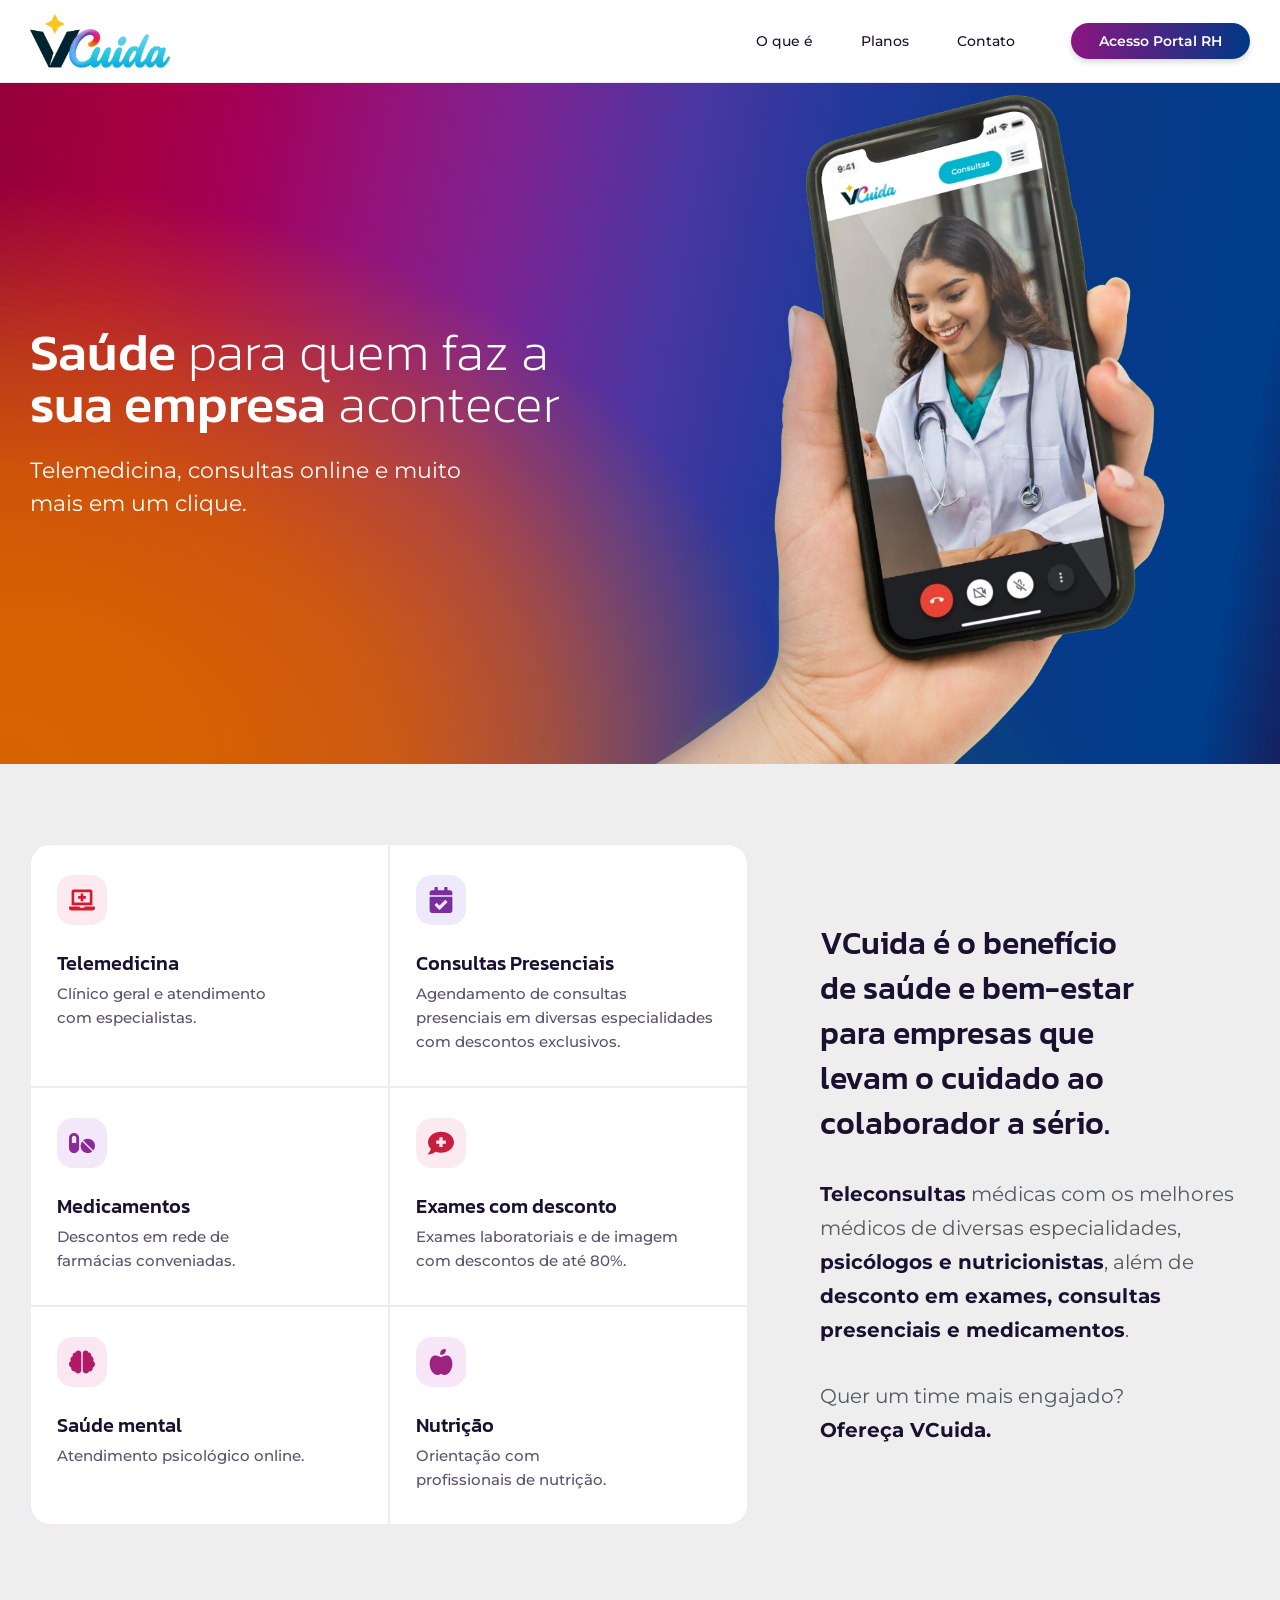
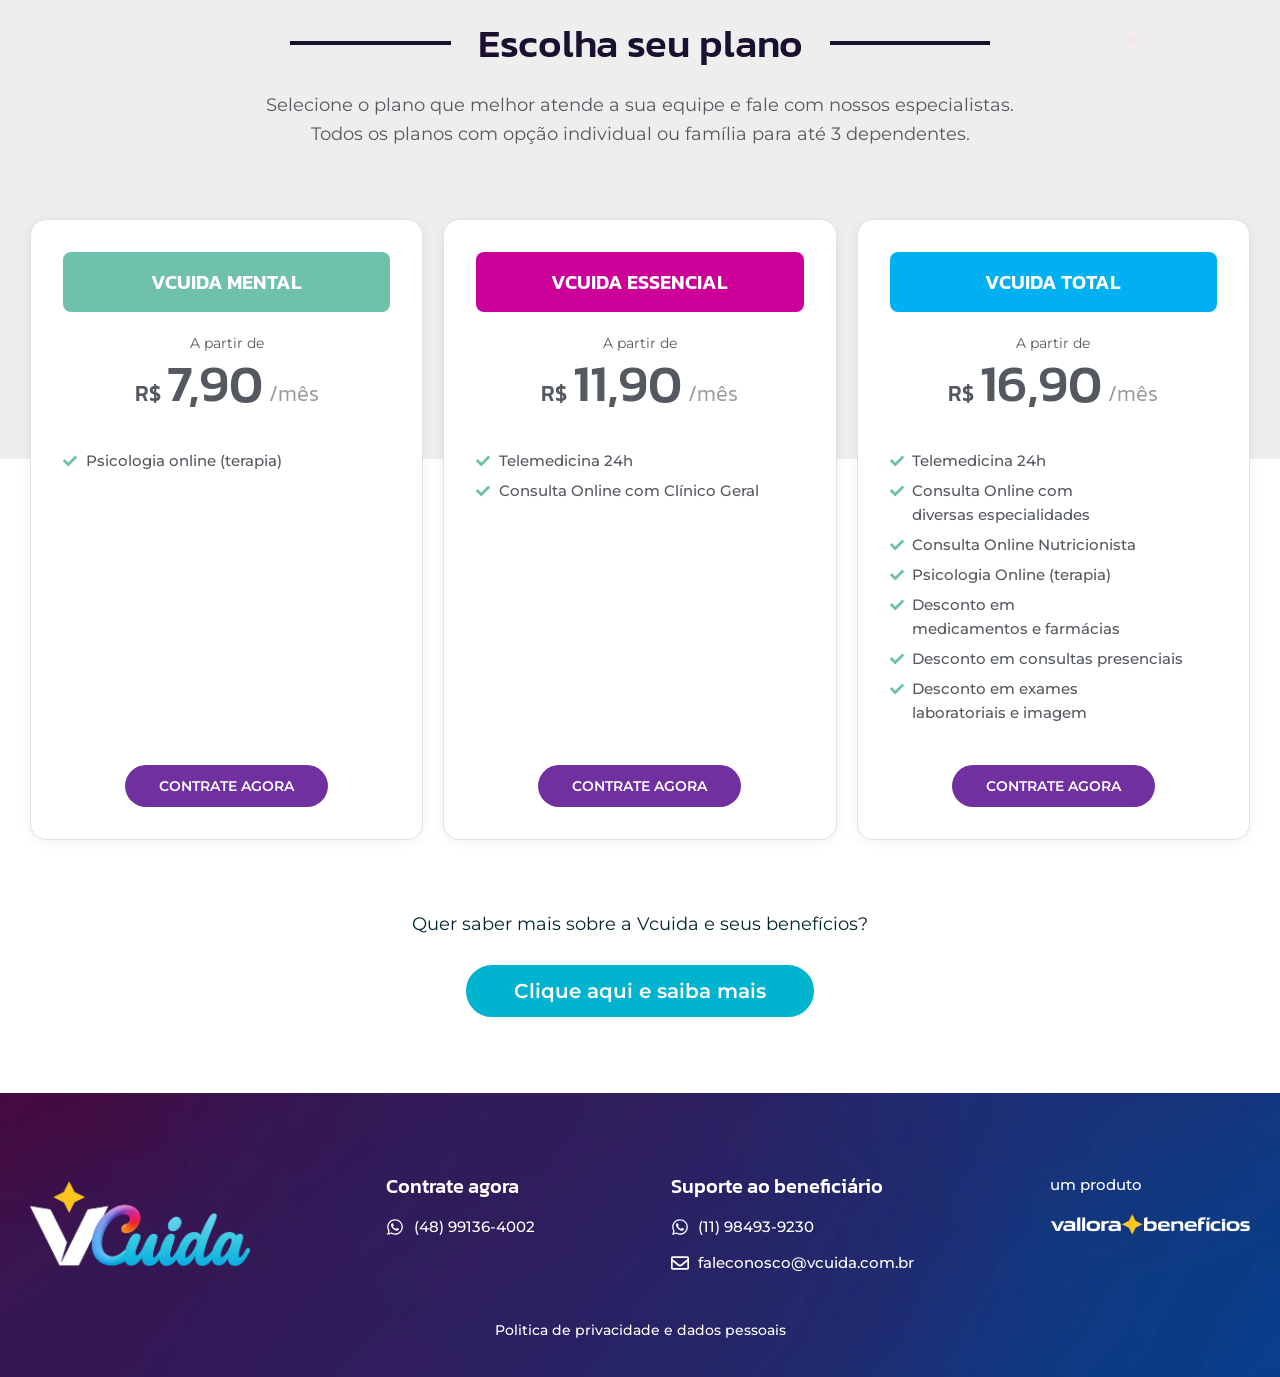
==== commit fbad4fe8: "Preview da v2 — 5c13623" ====
--- a/index.html
+++ b/index.html
@@ -21,6 +21,9 @@
 <link rel="apple-touch-icon" href="assets/img/cropped-v-1-1-1-180x180.webp">
 
 <link rel="preload" as="image" href="assets/img/iPhone-Vcuida.webp" fetchpriority="high">
+<!-- Marca o documento antes da 1a pintura: o estado inicial das animações só
+     existe quando há JS, então sem script a página aparece normal. -->
+<script>document.documentElement.classList.add("js-anim")</script>
 <link rel="stylesheet" href="assets/css/fonts.css">
 <link rel="stylesheet" href="assets/css/base.css">
 <link rel="stylesheet" href="assets/css/sections.css">
@@ -46,7 +49,7 @@
   
         <!-- No mobile o rótulo encurta para "Portal RH"; o aria-label preserva
              o nome completo para leitor de tela nas duas larguras. -->
-        <a class="site-header__portal" href="https://webapp.vcuida.com.br/" target="_blank" rel="noopener" aria-label="Acesso Portal RH"><span class="site-header__portal-prefixo">Acesso </span>Portal RH</a>
+        <a class="site-header__portal" href="https://portalplugin.nexusaa.com.br/" target="_blank" rel="noopener" aria-label="Acesso Portal RH"><span class="site-header__portal-prefixo">Acesso </span>Portal RH</a>
   
         <!-- Só aparece abaixo de 767px. Fora daí o menu está sempre visível. -->
         <button class="site-header__burger" type="button" aria-expanded="false" aria-controls="menu-principal" aria-label="Abrir menu">
@@ -66,26 +69,21 @@
       <div class="container hero__inner">
         <div class="hero__copy">
   
-          <h1 class="hero__title"><span class="hero__title-em">Saúde</span> para quem faz a <span class="hero__title-em">sua empresa</span> acontecer</h1>
-  
-          <p class="hero__subtitle">Telemedicina, consultas online e muito mais em um clique.</p>
+          <h1 class="hero__title" data-anim><span class="hero__title-em">Saúde</span> para quem faz a <span class="hero__title-em">sua empresa</span> acontecer</h1>
+  
+          <p class="hero__subtitle" data-anim>Telemedicina, consultas online e muito mais em um clique.</p>
   
         </div>
   
         <!-- o <figure> existe porque o iPhone é mais largo que a coluna (margem
              negativa) e a imagem mede 80% dessa largura maior, não da coluna -->
         <div class="hero__media">
-          <figure class="hero__mockup">
+          <figure class="hero__mockup" data-anim>
             <img src="assets/img/iPhone-Vcuida.webp" width="800" height="990" fetchpriority="high" decoding="async" alt="Aplicativo VCuida aberto na tela de um iPhone">
           </figure>
         </div>
       </div>
     </section>
-
-  <!-- Botão flutuante: no Elementor ele mora dentro do hero, mas é position:fixed
-         no canto inferior direito e acompanha o scroll da página inteira — ou seja,
-         não pertence ao hero. Fica de propósito FORA da <section>. -->
-    <a class="floating-cta" href="https://webapp.vcuida.com.br/" target="_blank">Acessar área logada</a>
 
   <!-- ============================================================
          02 · O que é — grade de 6 serviços + bloco de texto
@@ -102,7 +100,7 @@
   
         <!-- Grade: as bordas de 1px de cards vizinhos se somam e formam
              as linhas internas da "tabela", como na grade da v1. -->
-        <ul class="about__grid">
+        <ul class="about__grid" data-anim>
   
           <li class="about__item">
             <span class="about__icon about__icon--telemedicina">
@@ -166,7 +164,7 @@
   
         </ul>
   
-        <div class="about__copy">
+        <div class="about__copy" data-anim>
           <p class="about__lead">VCuida é o benefício de saúde e bem-estar para empresas que levam o cuidado ao colaborador a sério.</p>
           <p class="about__para"><strong>Teleconsultas</strong> médicas com os melhores médicos de diversas especialidades, <strong>psicólogos e nutricionistas</strong>, além de <strong>desconto em exames, consultas presenciais e medicamentos</strong>.</p>
           <p class="about__para">Quer um time mais engajado?<br><strong>Ofereça VCuida.</strong></p>
@@ -185,12 +183,12 @@
     
         <!-- Divisor: as linhas à esquerda e à direita são os ::before/::after -->
         <div class="plans-head__divider">
-          <h2 class="plans-head__title">Escolha seu plano</h2>
+          <h2 class="plans-head__title" data-anim>Escolha seu plano</h2>
         </div>
     
         <!-- v2: o subtítulo passou a ter duas linhas; a quebra é fixa no desktop
              e no mobile cada frase reflui sozinha -->
-        <p class="plans-head__subtitle">Selecione o plano que melhor atende a sua equipe e fale com nossos especialistas.<br>Todos os planos com opção individual ou família para até 3 dependentes.</p>
+        <p class="plans-head__subtitle" data-anim>Selecione o plano que melhor atende a sua equipe e fale com nossos especialistas.<br>Todos os planos com opção individual ou família para até 3 dependentes.</p>
     
         <!-- Pontinhos decorativos (no original têm parallax por JS; aqui ficam fixos) -->
         <img class="plans-head__dot plans-head__dot--a" src="assets/img/Vector-32.png" width="19" height="19" alt="">
@@ -208,7 +206,7 @@
     <section class="planos-cards" aria-label="Planos">
       <div class="planos-cards__grid">
   
-        <article class="plano plano--mental">
+        <article class="plano plano--mental" data-anim>
           <h3 class="plano__name">VCUIDA MENTAL</h3>
   
           <p class="plano__from">A partir de</p>
@@ -231,7 +229,7 @@
           </p>
         </article>
   
-        <article class="plano plano--essencial">
+        <article class="plano plano--essencial" data-anim>
           <h3 class="plano__name">VCUIDA ESSENCIAL</h3>
   
           <p class="plano__from">A partir de</p>
@@ -258,7 +256,7 @@
           </p>
         </article>
   
-        <article class="plano plano--total">
+        <article class="plano plano--total" data-anim>
           <h3 class="plano__name">VCUIDA TOTAL</h3>
   
           <p class="plano__from">A partir de</p>
@@ -312,9 +310,9 @@
     <!-- destino alterado a pedido do cliente: agora vai para o mesmo WhatsApp do "CONTRATE AGORA" -->
     <section class="cta">
       <div class="container cta__inner">
-        <p class="cta__lead">Quer saber mais sobre a Vcuida e seus benefícios?</p>
-  
-        <a class="cta__button" href="https://wa.me/5548991364002?text=Oi.%20Gostaria%20de%20saber%20mais%20sobre%20o%20VCuida%20para%20empresa." target="_blank" rel="noopener">Clique aqui e saiba mais</a>
+        <p class="cta__lead" data-anim>Quer saber mais sobre a Vcuida e seus benefícios?</p>
+  
+        <a class="cta__button" data-anim href="https://wa.me/5548991364002?text=Oi.%20Gostaria%20de%20saber%20mais%20sobre%20o%20VCuida%20para%20empresa." target="_blank" rel="noopener">Clique aqui e saiba mais</a>
       </div>
     </section>
 
@@ -324,7 +322,7 @@
     <footer class="footer" id="contato">
       <div class="container footer__inner">
   
-        <div class="footer__cols">
+        <div class="footer__cols" data-anim>
   
           <!-- 1 · marca -->
           <div class="footer__block footer__block--brand">
@@ -390,7 +388,7 @@
   
         </div>
   
-        <p class="footer__legal">
+        <p class="footer__legal" data-anim>
           <a href="https://vcuida.com.br/politica-de-privacidade-e-protecao-de-dados-pessoais/">Politica de privacidade e dados pessoais</a>
         </p>
   
@@ -432,6 +430,123 @@
     if (e.key === 'Escape') { abrir(false); burger.focus(); }
   });
 })();
+
+/* Animações de entrada: revela cada [data-anim] quando ele entra na tela.
+
+   Nada de IntersectionObserver aqui, de propósito. O padrão comum (esconder
+   tudo no CSS e revelar no callback do observer) tem um modo de falha ruim:
+   se o observer não dispara, a página inteira fica em branco — e ele não
+   dispara, por exemplo, quando o documento está sendo renderizado fora da
+   tela. Um efeito visual não pode derrubar o conteúdo.
+
+   Com um teste de posição rodando no scroll, o pior caso é o elemento
+   aparecer sem animação. O trabalho é ínfimo: uma medição por elemento, só
+   enquanto ainda há elemento por revelar, e no máximo 10 vezes por segundo.
+   Quando o último entra, os listeners saem e nada mais roda. */
+(function () {
+  var alvos = [].slice.call(document.querySelectorAll('[data-anim]'));
+  if (!alvos.length) return;
+
+  function revelar(el) { el.classList.add('is-visivel'); }
+
+  /* Movimento reduzido: mostra tudo de uma vez e não instala nada. */
+  if (window.matchMedia
+      && window.matchMedia('(prefers-reduced-motion: reduce)').matches) {
+    alvos.forEach(revelar);
+    return;
+  }
+
+  var agendado = false;
+
+  function conferir() {
+    agendado = false;
+    var alturaTela = window.innerHeight || document.documentElement.clientHeight;
+    var doc = document.documentElement;
+
+    /* No meio da página o elemento só entra depois de passar 10% da dobra,
+       senão ele "aparece" ainda colado na borda e o efeito se perde. No fim
+       da página esse desconto sai: quem está nos últimos pixels nunca chegaria
+       a cruzar o limite, porque a rolagem acaba antes. */
+    var noFim = alturaTela + window.pageYOffset >= doc.scrollHeight - 2;
+    var limite = noFim ? alturaTela : alturaTela * 0.9;
+
+    /* Basta o topo ter cruzado o limite. Sem o teste de "ainda está na tela":
+       num salto de rolagem (o menu leva para #planos, por exemplo) as seções
+       do meio passam entre duas medições, e testar se continuam visíveis as
+       deixaria escondidas para sempre. */
+    alvos = alvos.filter(function (el) {
+      if (el.getBoundingClientRect().top < limite) { revelar(el); return false; }
+      return true;
+    });
+
+    if (!alvos.length) {
+      window.removeEventListener('scroll', agendar);
+      window.removeEventListener('resize', agendar);
+    }
+  }
+
+  /* Acelerador por tempo, e não por requestAnimationFrame: o rAF só roda
+     quando a aba está sendo desenhada, o que torna o comportamento impossível
+     de testar fora da tela e dependente de pintura. 100ms é bem abaixo do que
+     se percebe e limita o trabalho a 10 medições por segundo no pior caso. */
+  function agendar() {
+    if (agendado) return;
+    agendado = true;
+    setTimeout(conferir, 100);
+  }
+
+  window.addEventListener('scroll', agendar, { passive: true });
+  window.addEventListener('resize', agendar);
+  conferir();
+
+  /* Destino de âncora chega pronto.
+
+     Sem isto, clicar em "Planos" leva para uma seção cujo título ainda está
+     em opacity 0: ele desbota para dentro por 650ms na frente de quem acabou
+     de chegar. A rolagem suave do CSS já revela o caminho durante o percurso,
+     mas o destino em si precisa estar montado ao encostar — e quando a rolagem
+     suave não existe (movimento reduzido, navegador antigo, URL colada com
+     #planos) o salto é instantâneo e o problema voltaria inteiro.
+
+     Revelar com a transição desligada é o ponto: não é "animar mais rápido",
+     é não animar o que a pessoa já está olhando. */
+  function prepararDestino(alvo) {
+    if (!alvo) return;
+    var dentro = [].slice.call(alvo.querySelectorAll('[data-anim]'));
+    if (alvo.hasAttribute && alvo.hasAttribute('data-anim')) dentro.push(alvo);
+    if (!dentro.length) return;
+
+    dentro.forEach(function (el) { el.classList.add('sem-transicao'); });
+    dentro.forEach(revelar);
+    alvos = alvos.filter(function (el) { return dentro.indexOf(el) === -1; });
+
+    /* Lê uma propriedade de layout para forçar o navegador a aplicar o estado
+       revelado ainda sem transição; só então devolve a transição ao elemento.
+       Sem esta leitura, as duas mudanças entram no mesmo quadro e a transição
+       roda assim mesmo. */
+    void document.documentElement.offsetHeight;
+    dentro.forEach(function (el) { el.classList.remove('sem-transicao'); });
+  }
+
+  function alvoDoHash(hash) {
+    if (!hash || hash.charAt(0) !== '#' || hash.length < 2) return null;
+    try { return document.getElementById(decodeURIComponent(hash.slice(1))); }
+    catch (e) { return null; }
+  }
+
+  document.addEventListener('click', function (e) {
+    var link = e.target.closest && e.target.closest('a[href^="#"]');
+    if (link) prepararDestino(alvoDoHash(link.getAttribute('href')));
+  }, true);   /* na captura: roda antes de a navegação começar */
+
+  window.addEventListener('hashchange', function () {
+    prepararDestino(alvoDoHash(location.hash));
+  });
+
+  /* URL aberta já com #planos: o navegador pula para lá antes de qualquer
+     rolagem, então o destino tem de nascer pronto. */
+  if (location.hash) prepararDestino(alvoDoHash(location.hash));
+})();
 </script>
 </body>
 </html>
--- a/assets/css/base.css
+++ b/assets/css/base.css
@@ -34,6 +34,11 @@
   /* Gradiente do botão "Acesso Portal RH" */
   --g-portal:        linear-gradient(90deg, #8B1680 0%, #003886 100%);
   --g-portal-hover:  linear-gradient(90deg, #6E1166 0%, #002A66 100%);
+
+  /* Altura do header fixo. Serve de scroll-margin-top das âncoras: sem isso
+     o header tapa o topo da seção para onde o menu leva. Os valores são a
+     altura medida em cada faixa (logo + padding vertical). */
+  --h-header: 83px;
 
   /* ---- Layout ---- */
   --container: 1240px;
@@ -77,8 +82,8 @@
   position: relative;
 }
 
-@media (max-width: 1024px) { :root { --container: 1024px; } }
-@media (max-width: 767px)  { :root { --container: 767px;  } }
+@media (max-width: 1024px) { :root { --container: 1024px; --h-header: 79px; } }
+@media (max-width: 767px)  { :root { --container: 767px;  --h-header: 61px; } }
 
 /* ---- Utilitários -------------------------------------------------------- */
 .sr-only {
@@ -90,3 +95,75 @@
   white-space: nowrap;
   border: 0;
 }
+
+/* ==========================================================================
+   Animações de entrada
+   Um elemento com [data-anim] nasce deslocado e transparente, e sobe ao entrar
+   na tela. A regra que esconde depende de .js-anim no <html>, colocada por um
+   script no <head>: sem JavaScript nada some, a página aparece inteira.
+   Só opacity e transform, que o navegador compõe na GPU sem recalcular layout.
+   ========================================================================== */
+
+.js-anim [data-anim] {
+  opacity: 0;
+  transform: translateY(22px);
+}
+
+/* Aplicada por um instante quando o destino de uma âncora precisa aparecer já
+   pronto: revela sem transição, em vez de o bloco montar na frente de quem
+   acabou de chegar nele. */
+.js-anim [data-anim].sem-transicao {
+  transition: none;
+}
+
+[data-anim] {
+  transition:
+    opacity   .65s cubic-bezier(.22, .61, .36, 1),
+    transform .65s cubic-bezier(.22, .61, .36, 1);
+}
+
+[data-anim].is-visivel {
+  opacity: 1;
+  transform: none;
+}
+
+/* Escalonamento: o segundo elemento de cada dobra entra um pouco depois do
+   primeiro, o que dá a leitura de cima para baixo. */
+.hero__subtitle[data-anim]        { transition-delay: .10s; }
+.hero__mockup[data-anim]          { transition-delay: .18s; }
+.about__copy[data-anim]           { transition-delay: .12s; }
+.plans-head__subtitle[data-anim]  { transition-delay: .10s; }
+.plano--essencial[data-anim]      { transition-delay: .12s; }
+.plano--total[data-anim]          { transition-delay: .24s; }
+.cta__button[data-anim]           { transition-delay: .10s; }
+.footer__legal[data-anim]         { transition-delay: .12s; }
+
+/* O mockup é grande: um deslocamento menor evita a sensação de peso caindo.
+   O :not(.is-visivel) é obrigatório — sem ele esta regra tem mais especificidade
+   que o [data-anim].is-visivel e o mockup ficaria travado 14px abaixo para sempre. */
+.js-anim .hero__mockup[data-anim]:not(.is-visivel) {
+  transform: translateY(14px);
+}
+
+/* Rolagem suave para os links de âncora do menu. Fica junto das animações de
+   propósito: com o salto instantâneo, quem clica em "Planos" aterrissa em cima
+   de um título que ainda vai desbotar para dentro. Com a rolagem suave o
+   conteúdo se revela durante o percurso e a chegada já está pronta.
+   Só dentro do no-preference: rolagem automática é um dos gatilhos clássicos
+   de enjoo em quem tem distúrbio vestibular. */
+@media (prefers-reduced-motion: no-preference) {
+  html {
+    scroll-behavior: smooth;
+  }
+}
+
+/* Quem pediu menos movimento no sistema não recebe nenhum. Não é enfeite:
+   movimento de entrada dispara enjoo em quem tem distúrbio vestibular. */
+@media (prefers-reduced-motion: reduce) {
+  .js-anim [data-anim],
+  .js-anim .hero__mockup[data-anim] {
+    opacity: 1;
+    transform: none;
+    transition: none;
+  }
+}
--- a/assets/css/sections.css
+++ b/assets/css/sections.css
@@ -7,6 +7,14 @@
    ========================================================================== */
 
 .site-header {
+  /* Fixo no topo. sticky e não fixed de propósito: sticky continua ocupando
+     espaço no fluxo, então o hero não precisa de padding-top de compensação e
+     nada pula quando o header aparece.
+     O z-index tem de vencer .hero (100 no mobile), .plans-head (100) e
+     .planos-cards (101), que já disputam camada entre si. */
+  position: sticky;
+  top: 0;
+  z-index: 300;
   /* O mockup traz uma faixa cinza, mas coladinha no gradiente do hero ela
      suja a transição. Branco com um fio de borda dá o mesmo recorte e some. */
   background-color: var(--c-white);
@@ -163,9 +171,11 @@
    sozinho para a linha de baixo; o `order` compensa ele vir antes do
    botão no HTML. */
 @media (max-width: 767px) {
-  /* o painel do menu é ancorado no header, por isso o position:relative */
+  /* Sem position:relative aqui: ele venceria o position:sticky da regra base e
+     o header deixaria de ser fixo justamente no celular. O painel do menu não
+     precisa disso — ele se ancora no .site-header__inner, que é .container e
+     já é relative pelo base.css. */
   .site-header {
-    position: relative;
     padding: 8px 28px;
   }
 
@@ -241,6 +251,13 @@
   .site-header__item + .site-header__item .site-header__link {
     border-top: 1px solid #F0F0F3;
   }
+}
+
+/* Alvos do menu: param abaixo do header fixo, não atrás dele. */
+#o-que-e,
+#planos,
+#contato {
+  scroll-margin-top: var(--h-header);
 }
 
 /* ===== 01-hero ===== */
@@ -352,38 +369,6 @@
    ========================================================================== */
 
 
-/* ==========================================================================
-   Botão flutuante "Acessar área logada"
-   Mantido da v1 por decisão do cliente: convive com o "Acesso Portal RH"
-   do header novo. Vive fora do <header> e das <section> porque é position:fixed.
-   ========================================================================== */
-.floating-cta {
-  position: fixed;
-  right: 28px;
-  bottom: 28px;
-  /* na v1 esse margin-bottom vinha do "widgets space" do Elementor; num elemento
-     fixo ele soma ao bottom, então o afastamento real da base é 28+20 = 48px */
-  margin-bottom: 20px;
-  z-index: 99999;
-  padding: 11px 28px;   /* mesma anatomia do botão do header */
-  border-radius: 100px;
-  background-color: transparent;
-  background-image: var(--g-brand);
-  box-shadow: 0 3px 6px 0 rgba(0, 0, 0, 0.16);
-  font-family: var(--ff-body);
-  font-size: 14px;
-  font-weight: 600;   /* era o único botão 500 da página */
-  line-height: 1;   /* a altura (36px) vem do padding, não da entrelinha */
-  color: var(--c-white);
-  transition: background-image .5s;
-}
-
-.floating-cta:hover,
-.floating-cta:focus {
-  background-image: var(--g-brand-hover);
-  color: var(--c-white);
-}
-
 @media (max-width: 1024px) {
   .hero {
     padding: 0 40px;
@@ -482,12 +467,6 @@
   }
 
   /* <=767 o spec repete width:80% na imagem: idêntico ao desktop */
-
-  /* Botão flutuante: mesmo recuo reduzido da v1 no mobile */
-  .floating-cta {
-    right: 16px;
-    bottom: 16px;
-  }
 }
 
 /* ===== 02-o-que-e ===== */
@@ -1380,10 +1359,7 @@
   }
 
   .footer__inner {
-    /* 98px = a faixa que o .floating-cta ocupa (16 de bottom + 20 de margem +
-       38 de altura) mais os 24px de respiro; sem isso o botão fixo cobre o
-       link da política de privacidade no fim da página */
-    padding: 48px 0 98px;
+    padding: 48px 0 24px;
   }
 
   .footer__cols {
